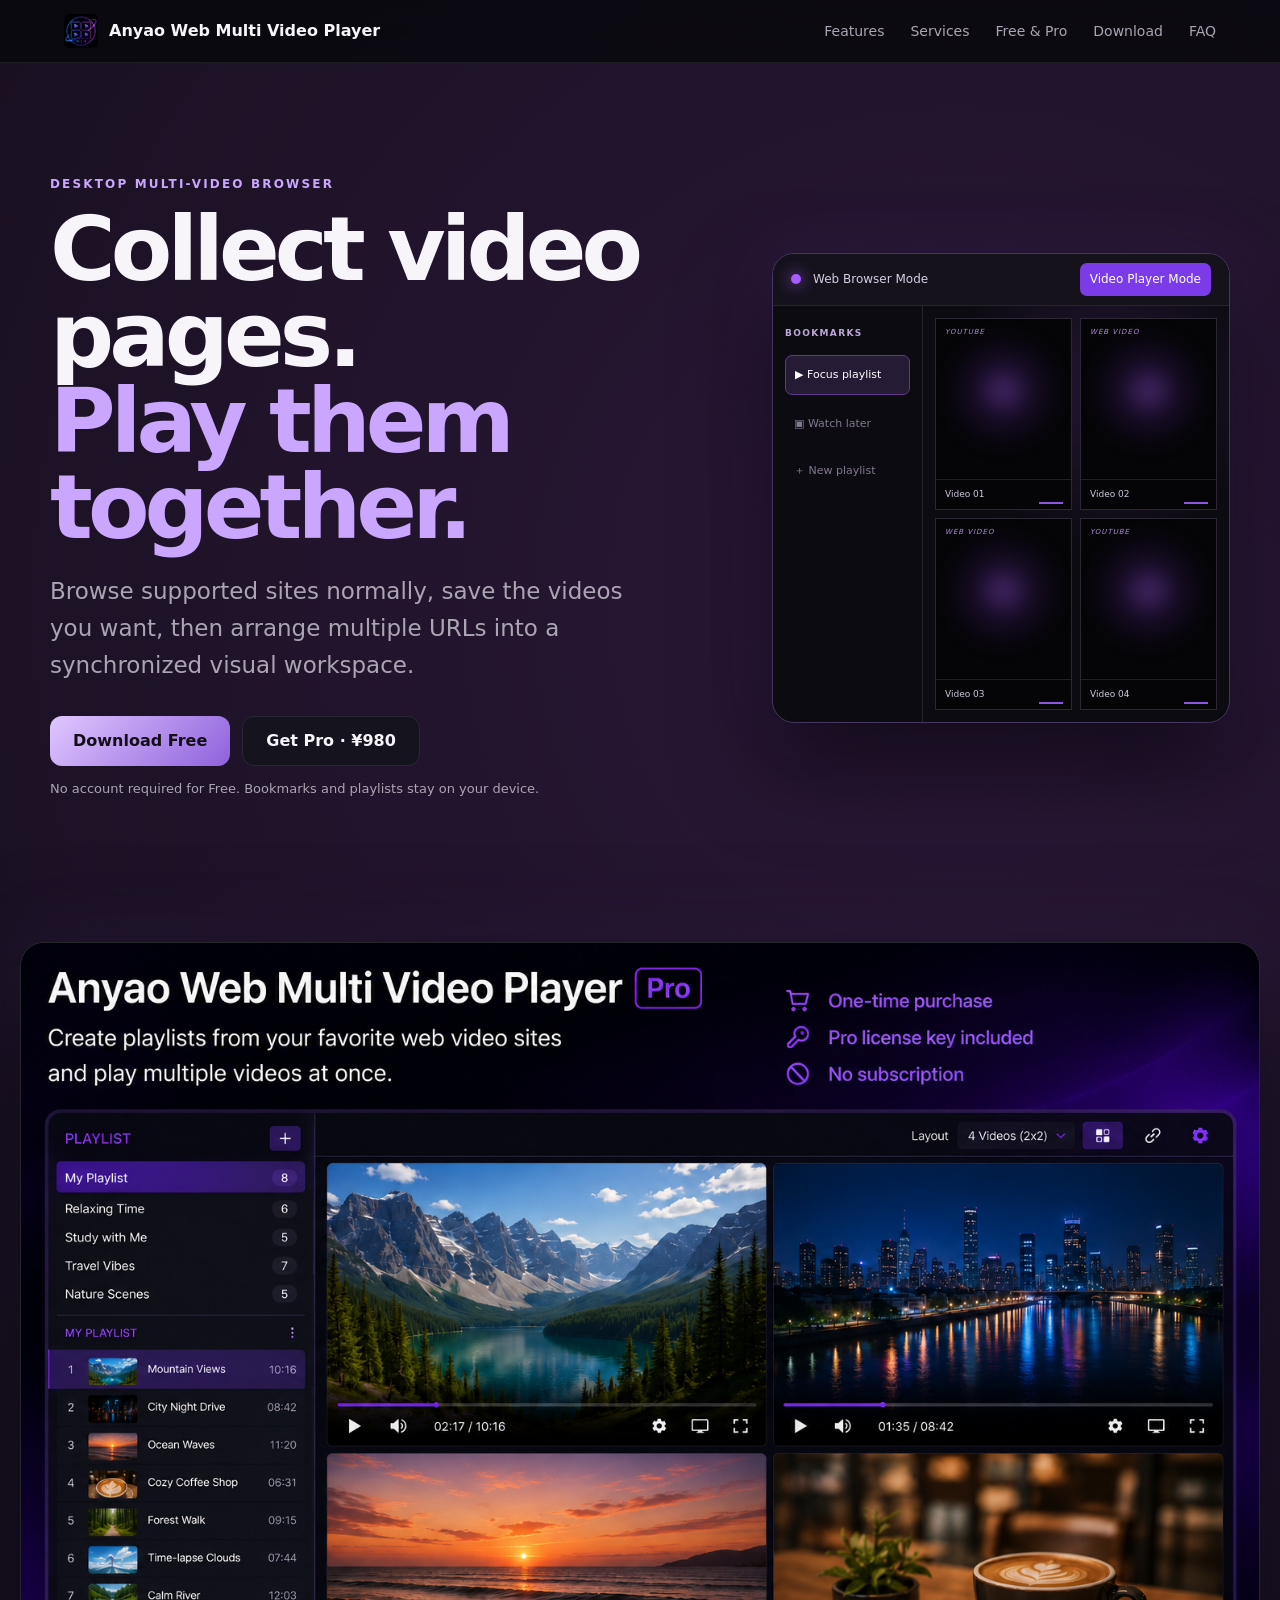
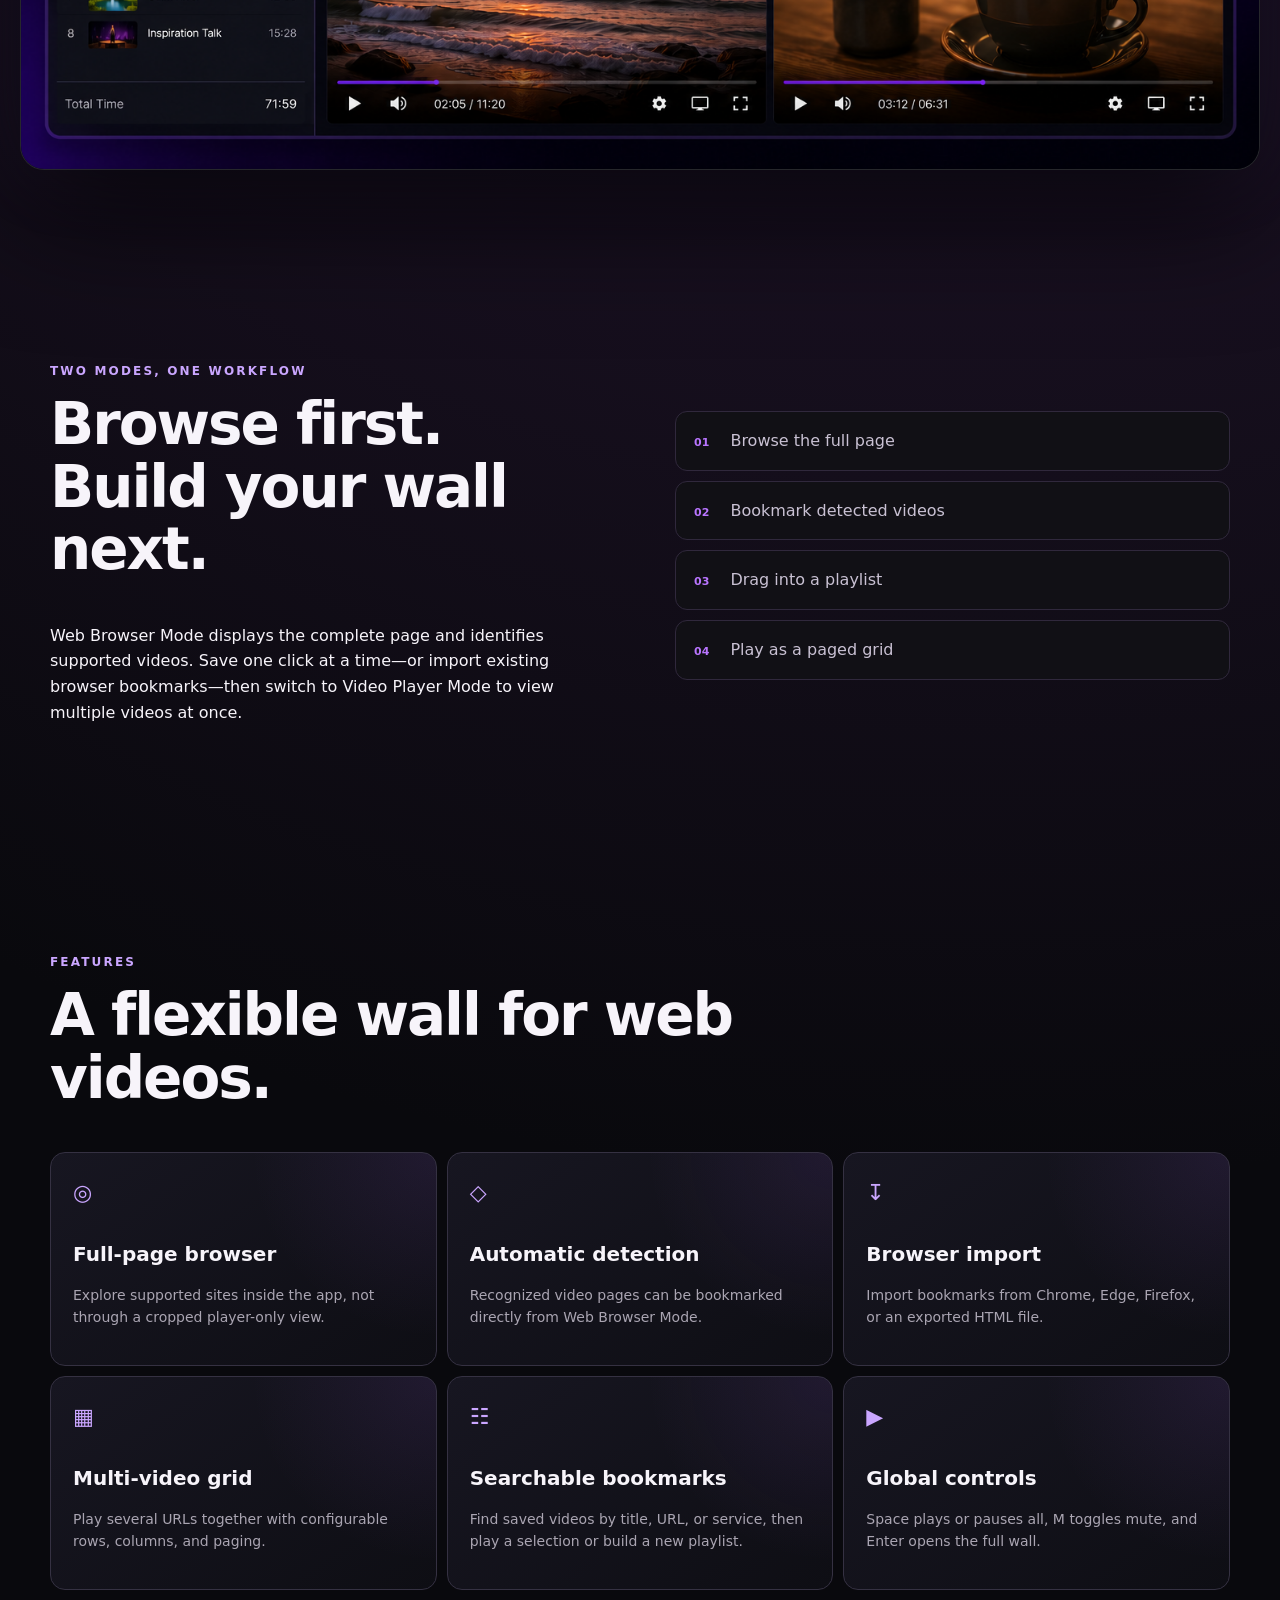
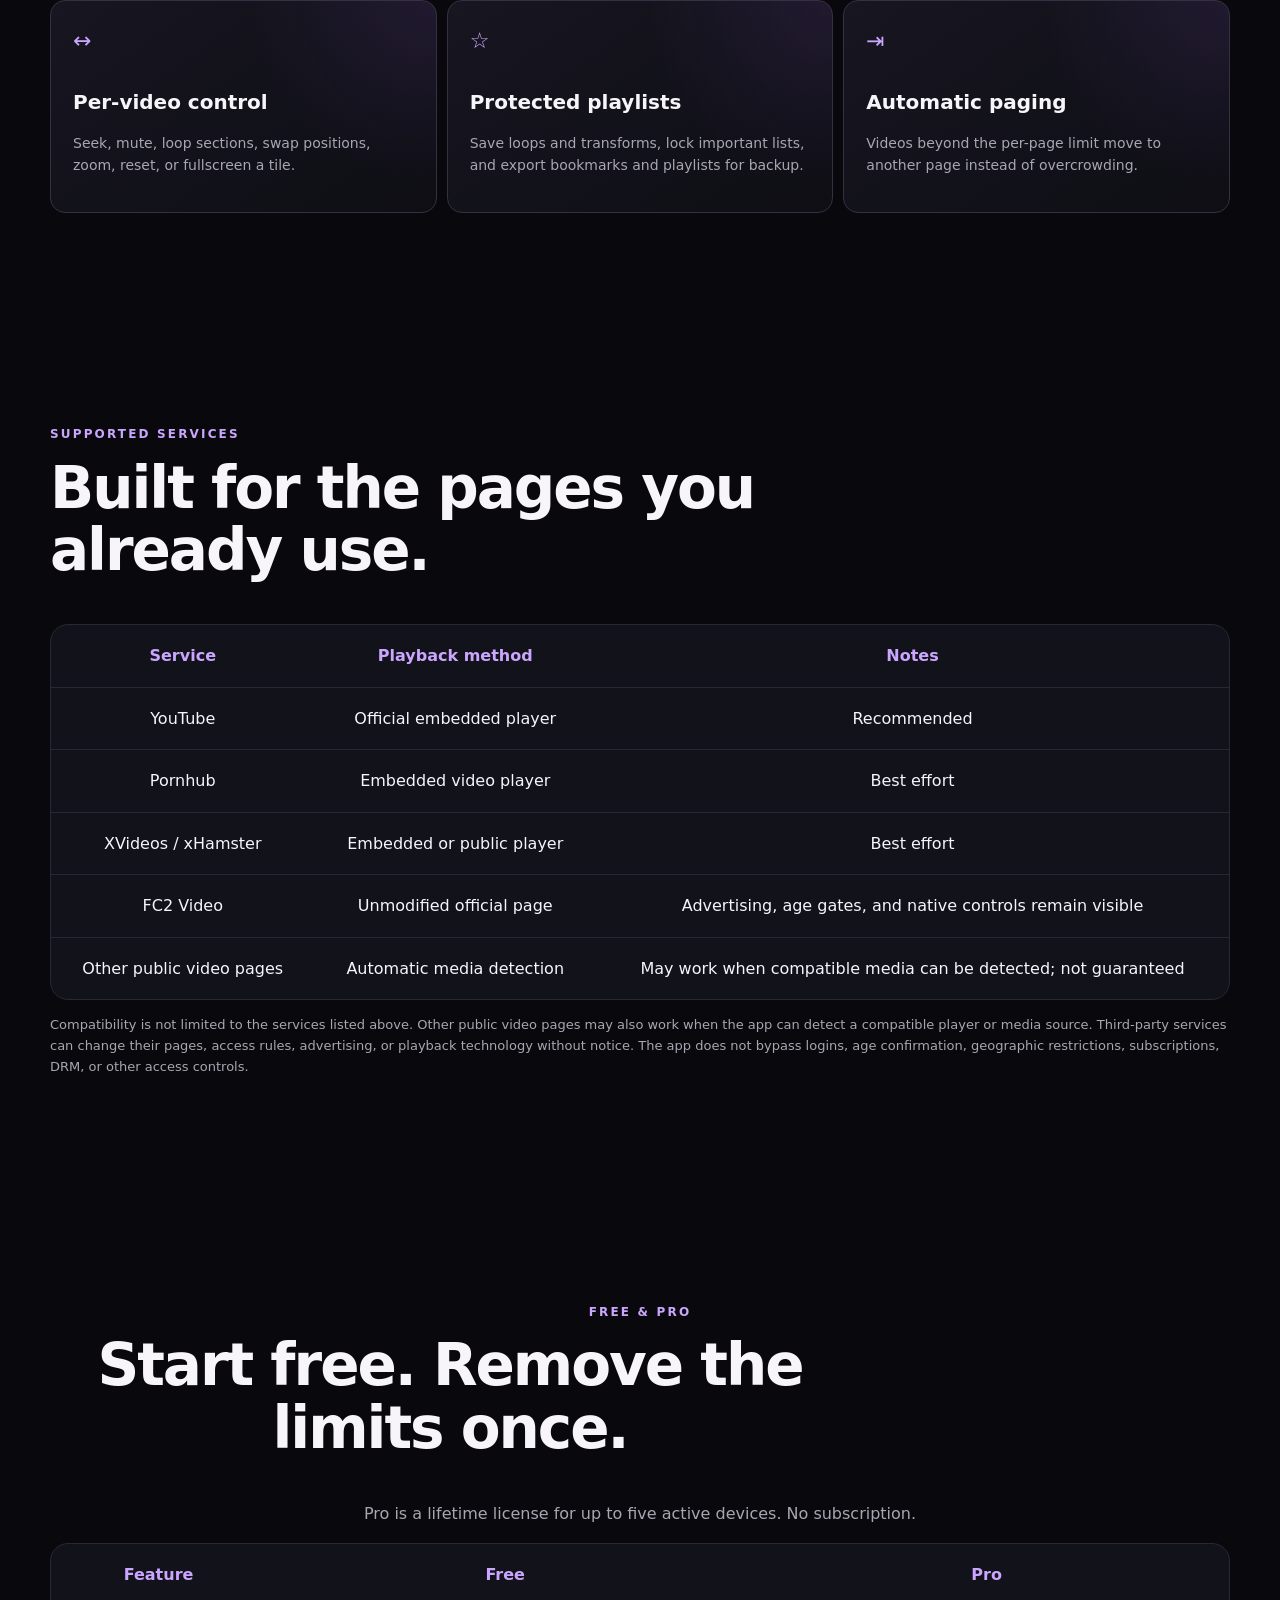
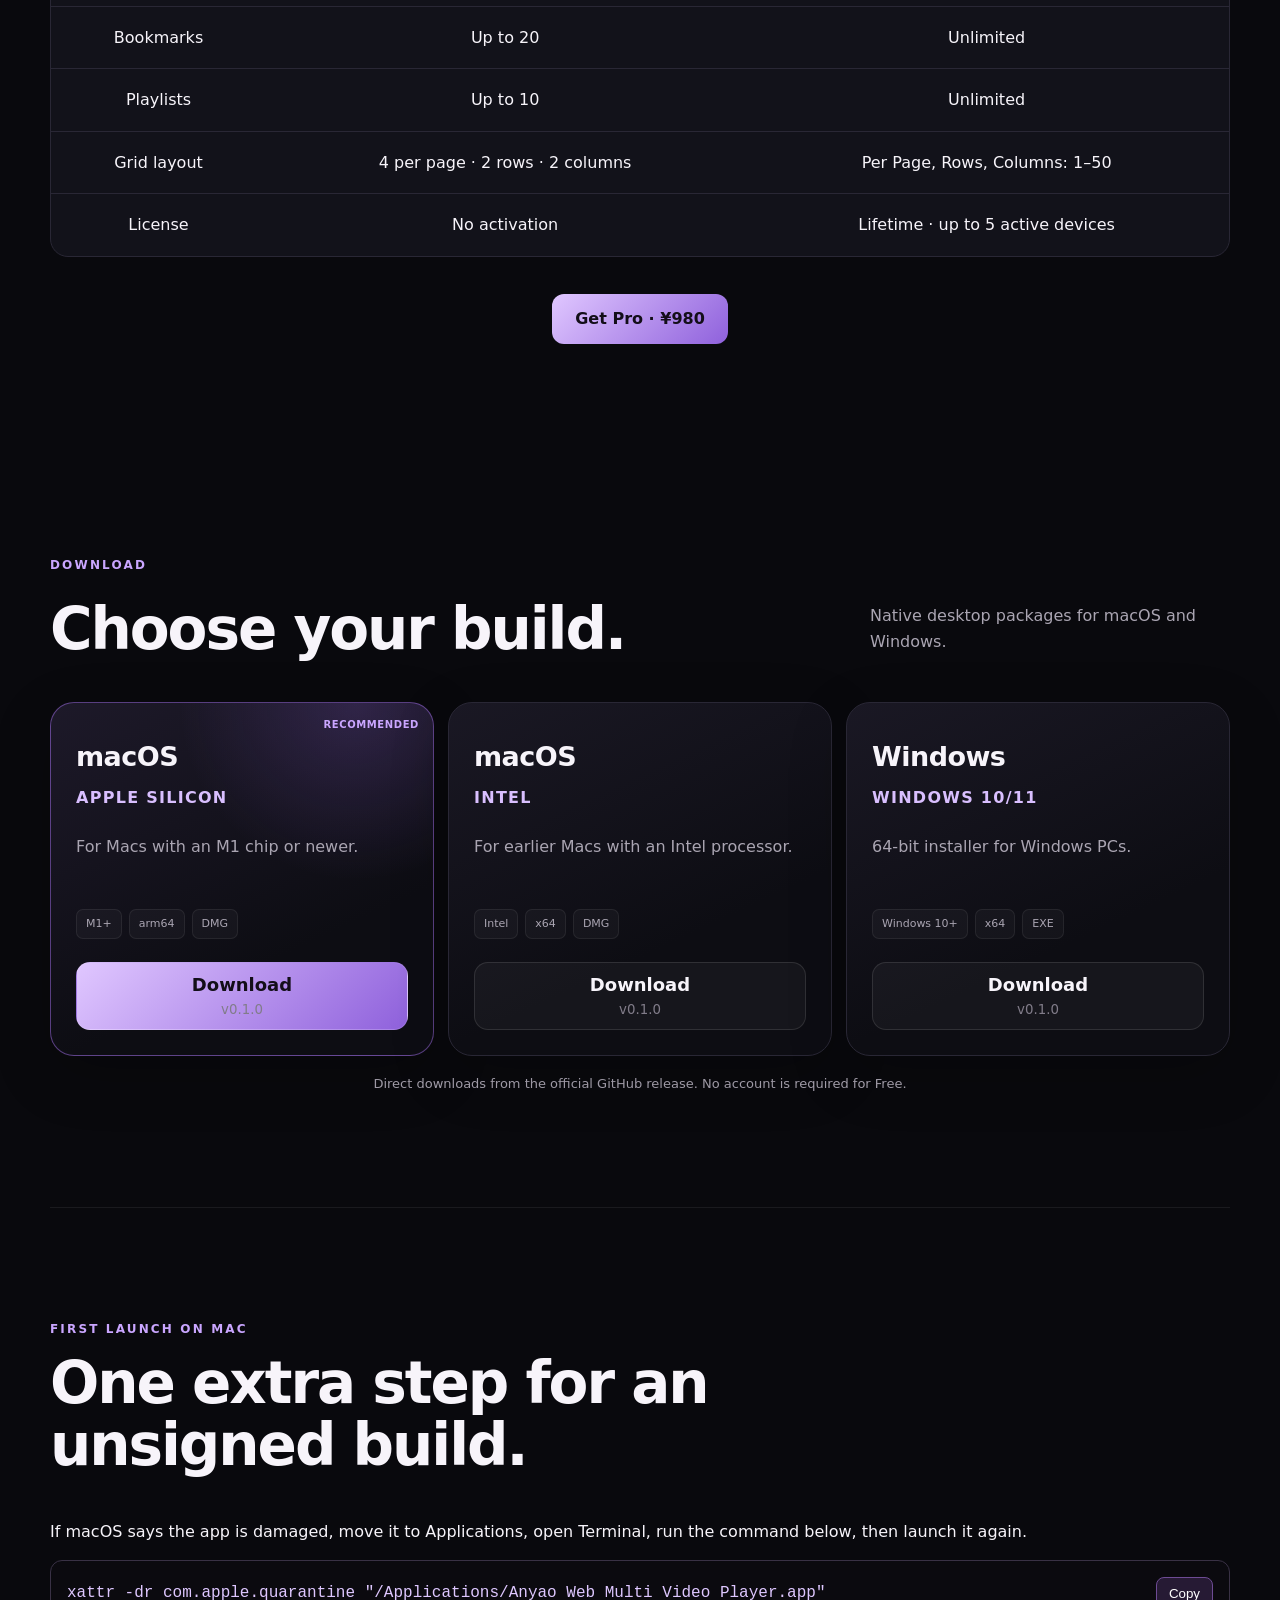
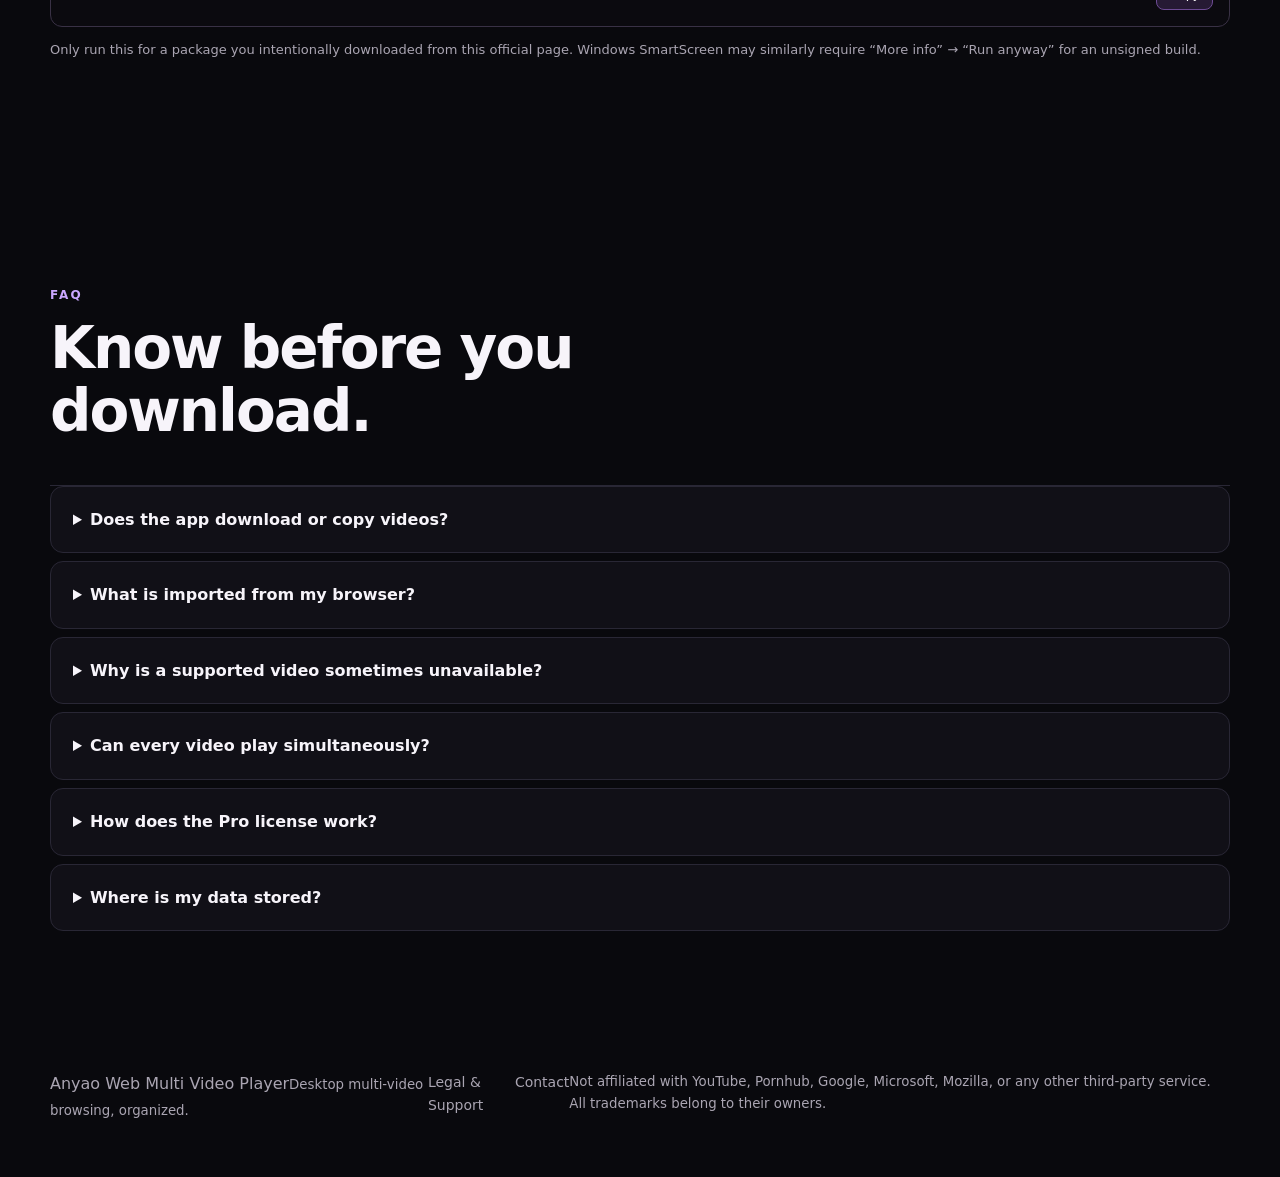
==== index.html @ bfd5fde3 "Update Free layout limits" ====
<!doctype html>
<html lang="en">
<head>
  <meta charset="utf-8">
  <meta name="viewport" content="width=device-width,initial-scale=1">
  <title>Multi-Video Browser for YouTube and More | Anyao Web Multi Video Player</title>
  <meta name="description" content="Collect supported video pages into playlists and play multiple web videos together in one desktop workspace.">
  <meta name="theme-color" content="#09080d">
  <link rel="canonical" href="https://anyao3.github.io/anyao-web-multi-video-player-site/">
  <meta property="og:title" content="Anyao Web Multi Video Player">
  <meta property="og:description" content="Browse, bookmark, arrange, and play multiple web videos in one desktop app.">
  <meta property="og:type" content="website">
  <meta property="og:url" content="https://anyao3.github.io/anyao-web-multi-video-player-site/">
  <meta property="og:image" content="https://anyao3.github.io/anyao-web-multi-video-player-site/assets/app-icon.png?v=2">
  <link rel="icon" href="assets/app-icon.png?v=2">
  <link rel="stylesheet" href="styles.css?v=1">
  <script type="application/ld+json">{"@context":"https://schema.org","@type":"SoftwareApplication","name":"Anyao Web Multi Video Player","applicationCategory":"MultimediaApplication","operatingSystem":"macOS, Windows","description":"A desktop browser and multi-video player for supported web video services.","offers":[{"@type":"Offer","price":"0","priceCurrency":"JPY","name":"Free"},{"@type":"Offer","price":"980","priceCurrency":"JPY","name":"Pro lifetime license"}]}</script>
</head>
<body>
  <header class="site-header"><a class="brand" href="#top"><img src="assets/app-icon.png?v=2" alt="" width="36" height="36"><span>Anyao <b>Web Multi Video Player</b></span></a><nav><a href="#features">Features</a><a href="#services">Services</a><a href="#pricing">Free &amp; Pro</a><a href="#download">Download</a><a href="#faq">FAQ</a></nav></header>
  <main id="top">
    <section class="hero section"><div class="hero-copy"><p class="eyebrow">DESKTOP MULTI-VIDEO BROWSER</p><h1>Collect video pages.<br><span>Play them together.</span></h1><p class="lead">Browse supported sites normally, save the videos you want, then arrange multiple URLs into a synchronized visual workspace.</p><div class="hero-actions"><a class="button primary" href="#download">Download Free</a><a class="button secondary" data-purchase target="_blank" rel="noopener">Get Pro · ¥980</a></div><p class="microcopy">No account required for Free. Bookmarks and playlists stay on your device.</p></div>
      <div class="web-app-mockup" aria-label="Stylized application preview"><div class="mock-top"><span class="mock-dot"></span><span>Web Browser Mode</span><span class="mock-switch">Video Player Mode</span></div><aside class="mock-sidebar"><b>BOOKMARKS</b><span class="selected">▶ Focus playlist</span><span>▣ Watch later</span><span>＋ New playlist</span></aside><div class="mock-wall"><div><em>YOUTUBE</em><span>Video 01</span><i></i></div><div><em>WEB VIDEO</em><span>Video 02</span><i></i></div><div><em>WEB VIDEO</em><span>Video 03</span><i></i></div><div><em>YOUTUBE</em><span>Video 04</span><i></i></div></div></div>
    </section>

    <section class="showcase" aria-label="Anyao Web Multi Video Player Pro overview">
      <figure class="app-overview"><img src="assets/app-overview.png?v=1" width="1536" height="1024" loading="eager" decoding="async" alt="Anyao Web Multi Video Player Pro showing playlists and four videos playing in a grid"></figure>
    </section>

    <section class="section mode-story"><div><p class="eyebrow">TWO MODES, ONE WORKFLOW</p><h2>Browse first. Build your wall next.</h2><p>Web Browser Mode displays the complete page and identifies supported videos. Save one click at a time—or import existing browser bookmarks—then switch to Video Player Mode to view multiple videos at once.</p></div><div class="mode-pills"><span><b>01</b> Browse the full page</span><span><b>02</b> Bookmark detected videos</span><span><b>03</b> Drag into a playlist</span><span><b>04</b> Play as a paged grid</span></div></section>

    <section class="section" id="features"><p class="eyebrow">FEATURES</p><h2>A flexible wall for web videos.</h2><div class="feature-grid">
      <article><span>◎</span><h3>Full-page browser</h3><p>Explore supported sites inside the app, not through a cropped player-only view.</p></article>
      <article><span>◇</span><h3>Automatic detection</h3><p>Recognized video pages can be bookmarked directly from Web Browser Mode.</p></article>
      <article><span>↧</span><h3>Browser import</h3><p>Import bookmarks from Chrome, Edge, Firefox, or an exported HTML file.</p></article>
      <article><span>▦</span><h3>Multi-video grid</h3><p>Play several URLs together with configurable rows, columns, and paging.</p></article>
      <article><span>☷</span><h3>Searchable bookmarks</h3><p>Find saved videos by title, URL, or service, then play a selection or build a new playlist.</p></article>
      <article><span>▶</span><h3>Global controls</h3><p>Space plays or pauses all, M toggles mute, and Enter opens the full wall.</p></article>
      <article><span>↔</span><h3>Per-video control</h3><p>Seek, mute, loop sections, swap positions, zoom, reset, or fullscreen a tile.</p></article>
      <article><span>☆</span><h3>Protected playlists</h3><p>Save loops and transforms, lock important lists, and export bookmarks and playlists for backup.</p></article>
      <article><span>⇥</span><h3>Automatic paging</h3><p>Videos beyond the per-page limit move to another page instead of overcrowding.</p></article>
    </div></section>

    <section class="section" id="services"><p class="eyebrow">SUPPORTED SERVICES</p><h2>Built for the pages you already use.</h2><div class="table-wrap"><table><thead><tr><th>Service</th><th>Playback method</th><th>Notes</th></tr></thead><tbody><tr><td>YouTube</td><td>Official embedded player</td><td>Recommended</td></tr><tr><td>Pornhub</td><td>Embedded video player</td><td>Best effort</td></tr><tr><td>XVideos / xHamster</td><td>Embedded or public player</td><td>Best effort</td></tr><tr><td>FC2 Video</td><td>Unmodified official page</td><td>Advertising, age gates, and native controls remain visible</td></tr><tr><td>Other public video pages</td><td>Automatic media detection</td><td>May work when compatible media can be detected; not guaranteed</td></tr></tbody></table></div><p class="section-note">Compatibility is not limited to the services listed above. Other public video pages may also work when the app can detect a compatible player or media source. Third-party services can change their pages, access rules, advertising, or playback technology without notice. The app does not bypass logins, age confirmation, geographic restrictions, subscriptions, DRM, or other access controls.</p></section>

    <section class="section pricing" id="pricing"><div><p class="eyebrow">FREE &amp; PRO</p><h2>Start free. Remove the limits once.</h2><p>Pro is a lifetime license for up to five active devices. No subscription.</p></div><div class="table-wrap"><table><thead><tr><th>Feature</th><th>Free</th><th>Pro</th></tr></thead><tbody><tr><td>Bookmarks</td><td>Up to 20</td><td>Unlimited</td></tr><tr><td>Playlists</td><td>Up to 10</td><td>Unlimited</td></tr><tr><td>Grid layout</td><td>4 per page · 2 rows · 2 columns</td><td>Per Page, Rows, Columns: 1–50</td></tr><tr><td>License</td><td>No activation</td><td>Lifetime · up to 5 active devices</td></tr></tbody></table></div><a class="button primary" data-purchase target="_blank" rel="noopener">Get Pro · ¥980</a></section>

    <section class="section" id="download"><p class="eyebrow">DOWNLOAD</p><div class="section-heading"><h2>Choose your build.</h2><p>Native desktop packages for macOS and Windows.</p></div><div class="download-grid">
      <article class="download-card featured"><small class="card-badge">RECOMMENDED</small><h3>macOS</h3><h4>Apple silicon</h4><p>For Macs with an M1 chip or newer.</p><div class="tags"><span>M1+</span><span>arm64</span><span>DMG</span></div><a class="download-button" data-download="mac-arm64"><span class="button-label">Download</span><small><span data-version></span></small></a></article>
      <article class="download-card"><h3>macOS</h3><h4>Intel</h4><p>For earlier Macs with an Intel processor.</p><div class="tags"><span>Intel</span><span>x64</span><span>DMG</span></div><a class="download-button" data-download="mac-intel"><span class="button-label">Download</span><small><span data-version></span></small></a></article>
      <article class="download-card"><h3>Windows</h3><h4>Windows 10/11</h4><p>64-bit installer for Windows PCs.</p><div class="tags"><span>Windows 10+</span><span>x64</span><span>EXE</span></div><a class="download-button" data-download="windows"><span class="button-label">Download</span><small><span data-version></span></small></a></article>
    </div><p class="section-note availability">Direct downloads from the official GitHub release. No account is required for Free.</p></section>

    <section class="section first-launch"><div><p class="eyebrow">FIRST LAUNCH ON MAC</p><h2>One extra step for an unsigned build.</h2><p>If macOS says the app is damaged, move it to Applications, open Terminal, run the command below, then launch it again.</p></div><div class="command-box"><code>xattr -dr com.apple.quarantine "/Applications/Anyao Web Multi Video Player.app"</code><button type="button" data-copy='xattr -dr com.apple.quarantine "/Applications/Anyao Web Multi Video Player.app"'>Copy</button></div><p class="section-note">Only run this for a package you intentionally downloaded from this official page. Windows SmartScreen may similarly require “More info” → “Run anyway” for an unsigned build.</p></section>

    <section class="section" id="faq"><p class="eyebrow">FAQ</p><h2>Know before you download.</h2><div class="faq-list">
      <details><summary>Does the app download or copy videos?</summary><p>No. It organizes page URLs and plays media supplied by supported third-party services. You remain responsible for complying with each service’s terms and applicable law.</p></details>
      <details><summary>What is imported from my browser?</summary><p>The import reads bookmark titles and URLs. It does not import passwords, browsing history, or authentication cookies.</p></details>
      <details><summary>Why is a supported video sometimes unavailable?</summary><p>A video may require login, be region-restricted, be removed, block embedding, or change its player implementation. Compatibility with services other than those marked Recommended is provided on a best-effort basis.</p></details>
      <details><summary>Can every video play simultaneously?</summary><p>Not guaranteed. Service restrictions, network speed, video resolution, and your computer’s CPU/GPU and memory determine the practical limit.</p></details>
      <details><summary>How does the Pro license work?</summary><p>It is a one-time lifetime license for up to five active devices. Deactivate an old device before moving the license when possible. License validation uses Polar and includes a limited offline grace period.</p></details>
      <details><summary>Where is my data stored?</summary><p>Bookmarks, playlists, settings, and local license state are stored on your device. Opening pages and playing media necessarily sends requests to the selected website and its media providers.</p></details>
    </div></section>
  </main>
  <footer><div><span>Anyao Web Multi Video Player</span><small>Desktop multi-video browsing, organized.</small></div><nav><a href="legal.html">Legal &amp; Support</a><a href="mailto:anyao.support@gmail.com">Contact</a></nav><small>Not affiliated with YouTube, Pornhub, Google, Microsoft, Mozilla, or any other third-party service. All trademarks belong to their owners.</small></footer>
  <script src="site-config.js?v=1"></script>
</body>
</html>
---- styles.css ----
:root { color-scheme: dark; --bg:#09090d; --panel:#12121a; --line:#292735; --text:#f7f4fa; --muted:#aaa5b2; --violet:#caa6ff; --violet2:#8f61dc; }
* { box-sizing:border-box; }
html { scroll-behavior:smooth; }
body { margin:0; background:radial-gradient(circle at 75% 8%,#2b1838 0,transparent 31%),var(--bg); color:var(--text); font:16px/1.6 Inter,ui-sans-serif,system-ui,-apple-system,sans-serif; }
a { color:inherit; text-decoration:none; }
.nav { position:sticky; top:0; z-index:5; display:flex; align-items:center; justify-content:space-between; padding:14px clamp(20px,5vw,72px); border-bottom:1px solid #ffffff12; background:#09090dd9; backdrop-filter:blur(18px); }
.brand { display:flex; align-items:center; gap:11px; font-weight:750; }
.brand img { width:34px; height:34px; }
nav { display:flex; gap:26px; color:var(--muted); font-size:14px; }
.hero,.section,footer { width:min(1180px,calc(100% - 40px)); margin:auto; }
.hero { min-height:720px; display:grid; grid-template-columns:1.15fr .85fr; align-items:center; gap:8vw; padding:90px 0; }
.eyebrow { color:var(--violet); font-size:12px; font-weight:800; letter-spacing:.18em; }
h1 { margin:12px 0 22px; font-size:clamp(52px,7vw,92px); line-height:.96; letter-spacing:-.055em; }
h1 span { color:var(--violet); }
.lead { max-width:640px; color:var(--muted); font-size:clamp(18px,2vw,23px); }
.actions { display:flex; gap:12px; flex-wrap:wrap; margin:32px 0 13px; }
.button.is-disabled,.download-cta.is-disabled { border-color:#ffffff12; background:#17151b; color:#76717c; box-shadow:none; cursor:not-allowed; pointer-events:none; }
.button.is-disabled:hover,.download-cta.is-disabled:hover { border-color:#ffffff12; background:#17151b; transform:none; }
.download-cta.is-disabled small { color:#625e68; }
.download-cta.is-disabled svg { stroke:#625e68; }
.featured .download-cta.is-disabled { border-color:#ffffff12; background:#201b24; color:#8d8495; }
.featured .download-cta.is-disabled small,.featured .download-cta.is-disabled svg { color:#6d6574; stroke:#6d6574; }
.availability-notice { display:flex; width:fit-content; max-width:600px; flex-direction:column; gap:3px; margin:17px 0; padding:11px 14px; border:1px solid #9b70c84a; border-radius:10px; background:#24182f8c; color:#aaa1b0; font-size:13px; line-height:1.45; }
.availability-notice strong { color:#d8b9ff; }
.button { display:inline-flex; min-height:50px; align-items:center; justify-content:center; padding:0 23px; border:1px solid var(--line); border-radius:12px; font-weight:750; transition:.2s; }
.button:hover { transform:translateY(-2px); border-color:var(--violet); }
.primary { color:#130e18; border:0; background:linear-gradient(135deg,#e0c7ff,var(--violet2)); }
.secondary { background:#15131d; }
.note { color:#817c89; font-size:13px; }
.visual { display:grid; place-items:center; aspect-ratio:1; border:1px solid #ffffff14; border-radius:30%; background:radial-gradient(circle,#9c6ad633,transparent 68%); box-shadow:0 40px 100px #0009; }
.visual img { width:82%; filter:drop-shadow(0 28px 30px #000b); }
.showcase { width:min(1400px,calc(100% - 40px)); margin:0 auto; padding:30px 0 80px; text-align:center; }
.showcase-copy { width:min(820px,100%); margin:0 auto 38px; }
.showcase-copy h2 { margin-right:auto; margin-left:auto; }
.showcase-copy p:last-child { max-width:720px; margin:0 auto; color:var(--muted); font-size:18px; }
.app-overview { margin:0; overflow:hidden; border:1px solid #ffffff1f; border-radius:24px; background:#08090e; box-shadow:0 45px 120px #000b,0 0 80px #8f61dc1f; }
.app-overview img { display:block; width:100%; height:auto; }
.section { padding:100px 0; }
h2 { max-width:800px; margin:7px 0 42px; font-size:clamp(34px,5vw,58px); line-height:1.08; letter-spacing:-.035em; }
.feature-section { padding-top:76px; padding-bottom:76px; }
.feature-section h2 { margin-bottom:28px; }
.cards { display:grid; grid-template-columns:repeat(4,1fr); gap:10px; }
.cards article,.cards .feature-highlight,.cards .paging-feature { position:relative; display:block; min-height:158px; overflow:hidden; padding:19px 20px; border:1px solid #353142; border-radius:15px; background:radial-gradient(circle at 100% 0,#9b5de51c,transparent 42%),linear-gradient(145deg,#171621,#0e0e14); }
.feature-tag { display:inline-flex; min-height:22px; align-items:center; margin-bottom:13px; padding:4px 8px; border:1px solid #bd83ef55; border-radius:999px; background:#8f61dc1d; color:#dcbcff; font:800 9px/1 ui-monospace,SFMono-Regular,Consolas,monospace; letter-spacing:.08em; }
.cards h3 { margin-bottom:5px; font-size:18px; }
.cards p { margin:0; font-size:14px; line-height:1.48; }
.pager-demo { display:flex; width:fit-content; align-items:center; gap:5px; margin-top:12px; padding:5px; border:1px solid #ffffff20; border-radius:8px; background:#0b0c10df; white-space:nowrap; }
.pager-demo span { display:grid; width:27px; height:25px; place-items:center; border:1px solid #45414e; border-radius:5px; background:#1a1821; color:#f7f4fa; font-size:13px; }
.pager-demo strong { padding:0 4px; color:#c8c2cd; font:700 10px ui-monospace,monospace; }
h3 { margin:0 0 9px; font-size:20px; }
.cards p,.download-card p { color:var(--muted); }
.formats { scroll-margin-top:70px; }
.formats-heading { display:flex; align-items:end; justify-content:space-between; gap:40px; }
.formats-heading > p { max-width:440px; margin:0 0 43px; color:var(--muted); }
.format-table-wrap { overflow-x:auto; border:1px solid var(--line); border-radius:20px; background:linear-gradient(145deg,#171621,#0e0e14); }
.format-table th,.format-table td { text-align:center; vertical-align:middle; }
.format-table th:first-child { width:24%; }
.format-table th:last-child { width:22%; }
.compatibility { display:inline-flex; padding:5px 10px; border:1px solid; border-radius:999px; font-size:11px; font-weight:800; white-space:nowrap; }
.compatibility.best { border-color:#9a69df66; background:#8f61dc1f; color:var(--violet); }
.compatibility.good { border-color:#5f89cb66; background:#477bd51c; color:#9fc5ff; }
.compatibility.varies { border-color:#8b849566; background:#ffffff08; color:#aaa5b2; }
.format-note { margin:16px 4px 0; color:var(--muted); font-size:13px; }
.format-note strong { color:var(--text); }
.plans { text-align:center; }
.plans h2 { margin-left:auto; margin-right:auto; }
.table-wrap { overflow-x:auto; margin-bottom:15px; border:1px solid var(--line); border-radius:18px; background:var(--panel); text-align:left; }
table { width:100%; border-collapse:collapse; }
th,td { padding:18px 22px; border-bottom:1px solid var(--line); }
th { color:var(--violet); }
tr:last-child td { border:0; }
.plans .button { margin-top:22px; }
.legal-note { margin:14px 0 0; color:var(--muted); font-size:13px; }
.legal-note a,.legal a,.footer-links a:hover { color:var(--violet); }
.downloads { scroll-margin-top:70px; }
.download-heading { display:flex; align-items:end; justify-content:space-between; gap:30px; }
.download-heading > p { max-width:330px; margin:0 0 48px; color:var(--muted); text-align:right; }
.download-grid { display:grid; grid-template-columns:repeat(3,1fr); gap:14px; }
.download-card { position:relative; display:flex; min-height:310px; overflow:hidden; align-items:stretch; flex-direction:column; gap:23px; padding:28px 25px 25px; border:1px solid var(--line); border-radius:24px; background:linear-gradient(155deg,#1a1824 0,#0d0d13 65%); box-shadow:0 18px 60px #0003; transition:transform .2s,border-color .2s; }
.download-card:hover { transform:translateY(-4px); border-color:#ffffff30; }
.download-card.featured { border-color:#9a69df88; background:radial-gradient(circle at 80% 0,#8f61dc36,transparent 38%),linear-gradient(155deg,#1d1929,#0d0d13 68%); }
.download-card.windows-card { background:radial-gradient(circle at 90% 0,#477bd526,transparent 35%),linear-gradient(155deg,#171a25,#0d0d13 68%); }
.recommended { position:absolute; z-index:2; top:12px; right:12px; padding:5px 10px; border:1px solid #caa6ff55; border-radius:999px; background:#120d19cc; color:var(--violet); font-size:10px; font-weight:800; letter-spacing:.06em; text-transform:uppercase; backdrop-filter:blur(8px); }
.download-card .platform { display:block; margin-bottom:3px; color:#d9bfff; font-size:15px; font-weight:850; letter-spacing:.08em; text-transform:uppercase; }
.download-card h3 { margin:4px 0 6px; font-size:27px; letter-spacing:-.02em; }
.download-card p { min-height:52px; margin:0; color:var(--muted); }
.download-meta { display:flex; flex-wrap:wrap; gap:7px; }
.download-meta span { padding:5px 9px; border:1px solid #ffffff12; border-radius:7px; background:#ffffff08; color:#aaa5b2; font-size:11px; font-weight:700; }
.download-cta { position:relative; display:flex; min-height:68px; align-items:center; justify-content:center; flex-direction:column; margin-top:auto; padding:11px 50px; border:1px solid #ffffff1c; border-radius:14px; background:#ffffff0a; text-align:center; transition:.2s; }
.download-cta:hover { border-color:var(--violet); background:#ffffff10; }
.download-cta > span { font-size:18px; font-weight:800; line-height:1.2; }
.download-cta small { margin-top:3px; color:#817c89; font-size:12px; }
.download-cta svg { position:absolute; top:50%; right:17px; width:23px; height:23px; fill:none; stroke:var(--violet); stroke-linecap:round; stroke-linejoin:round; stroke-width:1.8; transform:translateY(-50%); }
.featured .download-cta { color:#130e18; border-color:transparent; background:linear-gradient(135deg,#e0c7ff,var(--violet2)); }
.featured .download-cta small { color:#362647; }
.featured .download-cta svg { stroke:#362647; }
.mac-download-dialog { width:min(610px,calc(100% - 32px)); padding:34px; border:1px solid #9a69df77; border-radius:22px; background:linear-gradient(145deg,#1c1826,#0d0d13); color:var(--text); box-shadow:0 30px 100px #000c; }
.mac-download-dialog::backdrop { background:#050509c9; backdrop-filter:blur(7px); }
.mac-download-dialog h2 { margin:7px 35px 18px 0; font-size:clamp(30px,5vw,43px); }
.mac-download-dialog > p:not(.eyebrow) { color:var(--muted); line-height:1.65; }
.mac-download-dialog .dialog-note { font-size:12px; }
.dialog-close { position:absolute; top:16px; right:17px; width:34px; height:34px; padding:0; border:1px solid var(--line); border-radius:50%; background:#ffffff08; color:var(--muted); font-size:23px; cursor:pointer; }
.dialog-actions { display:flex; gap:10px; margin:24px 0 18px; }
.dialog-actions button,.dialog-actions a { display:inline-flex; min-height:48px; align-items:center; justify-content:center; padding:10px 17px; border:1px solid #ffffff20; border-radius:11px; font:inherit; font-weight:800; cursor:pointer; }
.copy-command { background:#ffffff08; color:var(--text); }
.dialog-download { background:linear-gradient(135deg,#e0c7ff,var(--violet2)); color:#170e1c; }
.dialog-help { color:var(--violet); font-size:13px; font-weight:700; }
.setup-section { scroll-margin-top:70px; }
.setup-grid { display:grid; grid-template-columns:repeat(2,minmax(0,1fr)); gap:18px; }
.setup-copy { padding:30px; border:1px solid var(--line); border-radius:18px; background:linear-gradient(145deg,#171621,#0e0e14); }
.setup-copy h3 { font-size:24px; }
.setup-copy h3 + p { color:var(--muted); font-size:18px; }
.setup-copy ol { margin:25px 0; padding-left:22px; }
.setup-copy li { margin:10px 0; }
.command-block { position:relative; margin:20px 0; }
.command-block .command { margin:0; padding-right:58px; }
.command { overflow-x:auto; margin:20px 0; padding:16px 18px; border:1px solid var(--line); border-radius:12px; background:#08090e; color:#e4d2ff; font-size:13px; line-height:1.5; text-align:left; }
.command-copy-button { position:absolute; top:9px; right:9px; display:grid; width:38px; height:38px; place-items:center; padding:0; border:1px solid #ffffff24; border-radius:9px; background:#18151f; color:#d8b9ff; font-size:21px; line-height:1; cursor:pointer; transition:border-color .2s,background .2s,color .2s,transform .2s; }
.command-copy-button:hover { border-color:var(--violet); background:#241b30; color:#fff; }
.command-copy-button:focus-visible { outline:2px solid var(--violet); outline-offset:2px; }
.command-copy-button:active { transform:scale(.94); }
.command-copy-button.is-copied { border-color:#72d5aa; background:#123126; color:#8ee8be; }
.text-link { color:var(--violet); font-weight:700; }
.faq { scroll-margin-top:70px; }
.faq-list { border-top:1px solid var(--line); }
.faq details { border-bottom:1px solid var(--line); }
.faq summary { padding:22px 4px; cursor:pointer; font-size:18px; font-weight:700; }
.faq details p { max-width:850px; margin:0 0 24px; color:var(--muted); }
.faq details a { color:var(--violet); }
footer { display:flex; justify-content:space-between; padding:40px 0 55px; color:var(--muted); }
.footer-links { display:flex; flex-wrap:wrap; justify-content:flex-end; gap:10px 22px; }
.legal { width:min(900px,calc(100% - 40px)); margin:0 auto; padding:80px 0 120px; }
.legal-intro { margin-bottom:55px; }
.legal-intro h1 { font-size:clamp(44px,7vw,76px); }
.legal-intro p,.legal-section p,.legal-section li { color:var(--muted); }
.legal-toc { display:flex; flex-wrap:wrap; gap:10px; margin:30px 0 0; }
.legal-toc a { padding:7px 13px; border:1px solid var(--line); border-radius:999px; color:var(--muted); font-size:13px; }
.legal-section { padding:42px 0; border-top:1px solid var(--line); scroll-margin-top:85px; }
.legal-section h2 { margin-bottom:24px; font-size:clamp(28px,4vw,42px); }
.legal-section h3 { margin-top:28px; }
.legal-section ul { padding-left:22px; }
@media (max-width:1050px) { .cards { grid-template-columns:repeat(3,1fr); } }
@media (max-width:800px) { nav { display:none; } .hero { min-height:auto; grid-template-columns:1fr; padding-top:70px; } .visual { width:min(480px,100%); margin:auto; } .showcase { padding-top:10px; } .showcase-copy p:last-child { font-size:16px; } .app-overview { border-radius:14px; } .cards { grid-template-columns:repeat(2,1fr); } .download-grid,.setup-grid { grid-template-columns:1fr; } .formats-heading,.download-heading { align-items:flex-start; flex-direction:column; gap:0; } .formats-heading > p,.download-heading > p { margin:-25px 0 35px; text-align:left; } .download-card { min-height:280px; } .mac-download-dialog { padding:26px 20px; } .dialog-actions { flex-direction:column; } .setup-copy { padding:24px; } footer { align-items:flex-start; flex-direction:column; gap:18px; } .footer-links { justify-content:flex-start; } .legal { padding-top:55px; } }
@media (max-width:580px) { .cards { grid-template-columns:1fr; } .cards article,.cards .feature-highlight,.cards .paging-feature { min-height:0; } }

/* Web edition */
.site-header{position:sticky;top:0;z-index:20;display:flex;align-items:center;justify-content:space-between;padding:14px clamp(20px,5vw,72px);border-bottom:1px solid #ffffff12;background:#09090dd9;backdrop-filter:blur(18px)}
.hero-copy{min-width:0}.hero-actions{display:flex;gap:12px;flex-wrap:wrap;margin:32px 0 13px}.microcopy,.section-note,.section-heading p{color:var(--muted);font-size:13px}.section-heading{display:flex;align-items:end;justify-content:space-between;gap:30px}.section-heading p{max-width:360px;margin-bottom:48px;font-size:16px}
.web-app-mockup{min-height:470px;border:1px solid #44365f;border-radius:22px;overflow:hidden;background:#0c0b11;box-shadow:0 40px 90px #0009,0 0 70px #8f53ff1c;display:grid;grid-template:52px 1fr/150px 1fr}.mock-top{grid-column:1/-1;display:flex;align-items:center;gap:12px;padding:0 18px;border-bottom:1px solid #282330;background:#15121c;color:#d6cde2;font-size:12px}.mock-dot{width:10px;height:10px;border-radius:50%;background:#a85cff;box-shadow:0 0 15px #a85cff}.mock-switch{margin-left:auto;padding:7px 10px;border-radius:7px;background:#7c3be8;color:#fff}.mock-sidebar{padding:20px 12px;border-right:1px solid #282330;display:flex;flex-direction:column;gap:10px;color:#82798f;font-size:11px}.mock-sidebar b{font-size:9px;letter-spacing:.15em;color:#bda8d8;margin-bottom:5px}.mock-sidebar span{padding:10px 9px;border-radius:7px}.mock-sidebar .selected{color:#fff;background:#261b34;border:1px solid #5f3987}.mock-wall{padding:12px;display:grid;grid-template-columns:1fr 1fr;gap:8px;background:radial-gradient(circle at 60% 20%,#241435 0,transparent 42%)}.mock-wall>div{min-width:0;border:1px solid #2b2733;background:#050507;display:flex;flex-direction:column;justify-content:flex-end;position:relative;overflow:hidden}.mock-wall>div:before{content:"";position:absolute;width:90%;height:70%;border-radius:50%;background:radial-gradient(circle,#a85cff66 0,#54218e33 34%,transparent 70%);filter:blur(8px);left:5%;top:3%}.mock-wall em{position:absolute;top:8px;left:9px;color:#ae8cdb;font-size:7px;letter-spacing:.14em}.mock-wall span{padding:7px 9px;color:#cfc8da;font-size:9px;border-top:1px solid #201d25}.mock-wall i{position:absolute;bottom:5px;right:8px;width:24px;height:2px;background:#8d55e3}
.mode-story{display:grid;grid-template-columns:1fr 1fr;gap:70px;align-items:center}.mode-pills{display:grid;gap:10px}.mode-pills span{padding:16px 18px;border:1px solid #30283c;border-radius:12px;background:#111015;color:#c9c1d3}.mode-pills b{color:#b975ff;margin-right:16px;font-size:11px}.feature-grid{display:grid;grid-template-columns:repeat(3,1fr);gap:10px}.feature-grid article{min-height:180px;padding:22px;border:1px solid #353142;border-radius:15px;background:radial-gradient(circle at 100% 0,#9b5de51c,transparent 42%),linear-gradient(145deg,#171621,#0e0e14)}.feature-grid article>span{color:var(--violet);font-size:22px}.feature-grid h3{margin-top:28px}.feature-grid p{color:var(--muted);font-size:14px}.pricing{text-align:center}.pricing>div:first-child p:last-child{color:var(--muted)}.pricing .button{margin-top:22px}.table-wrap th,.table-wrap td{text-align:center}.availability{text-align:center;margin-top:18px}.download-card h4{margin:-22px 0 0;color:#d9bfff;text-transform:uppercase;letter-spacing:.08em}.download-card>small{position:absolute;top:14px;right:14px;color:var(--violet)}.tags{display:flex;gap:7px;flex-wrap:wrap}.tags span{padding:5px 9px;border:1px solid #ffffff12;border-radius:7px;background:#ffffff08;color:#aaa5b2;font-size:11px}.download-button{display:flex;min-height:68px;align-items:center;justify-content:center;flex-direction:column;margin-top:auto;border:1px solid #ffffff1c;border-radius:14px;background:#ffffff0a;text-align:center}.download-button .button-label{font-size:18px;font-weight:800}.download-button small{color:#817c89}.recommended .download-button{background:linear-gradient(135deg,#e0c7ff,var(--violet2));color:#130e18}.first-launch{border-top:1px solid #ffffff12}.command-box{display:flex;align-items:center;justify-content:space-between;gap:18px;padding:16px;border:1px solid #393145;border-radius:12px;background:#0b0a0f}.command-box code{overflow:auto;color:#dec7ff}.command-box button{padding:8px 12px;border:1px solid #6d4b94;border-radius:8px;background:#261a34;color:#fff;cursor:pointer}.faq-list{display:grid;gap:8px}.faq-list details{padding:20px 22px;border:1px solid var(--line);border-radius:13px;background:#111017}.faq-list summary{cursor:pointer;font-weight:750}.faq-list p{color:var(--muted)}.is-disabled{pointer-events:none;opacity:.48;cursor:not-allowed}.legal-page{padding-top:30px}.legal-content{width:min(900px,calc(100% - 48px));margin:0 auto 24px;padding:32px;border:1px solid #2c2637;border-radius:18px;background:#100e14}.legal-content h2{margin-top:0}.legal-content h3{margin-top:28px;color:#e9e1f2}.legal-content p{color:#aaa2b3;line-height:1.8}
@media(max-width:900px){.web-app-mockup{min-height:400px}.mode-story{grid-template-columns:1fr;gap:30px}.feature-grid{grid-template-columns:repeat(2,1fr)}}
@media(max-width:640px){.site-header nav{display:none}.web-app-mockup{grid-template:46px 1fr/1fr;min-height:390px}.mock-sidebar{display:none}.mock-wall{grid-column:1}.hero-actions{flex-direction:column}.mode-story{gap:20px}.feature-grid{grid-template-columns:1fr}.section-heading{display:block}.command-box{align-items:stretch;flex-direction:column}.legal-content{width:calc(100% - 32px);padding:22px}}
.download-card>.card-badge{position:absolute;top:14px;right:14px;color:var(--violet);font-size:10px;font-weight:800;letter-spacing:.06em}.download-card.featured .download-button{background:linear-gradient(135deg,#e0c7ff,var(--violet2));color:#130e18}
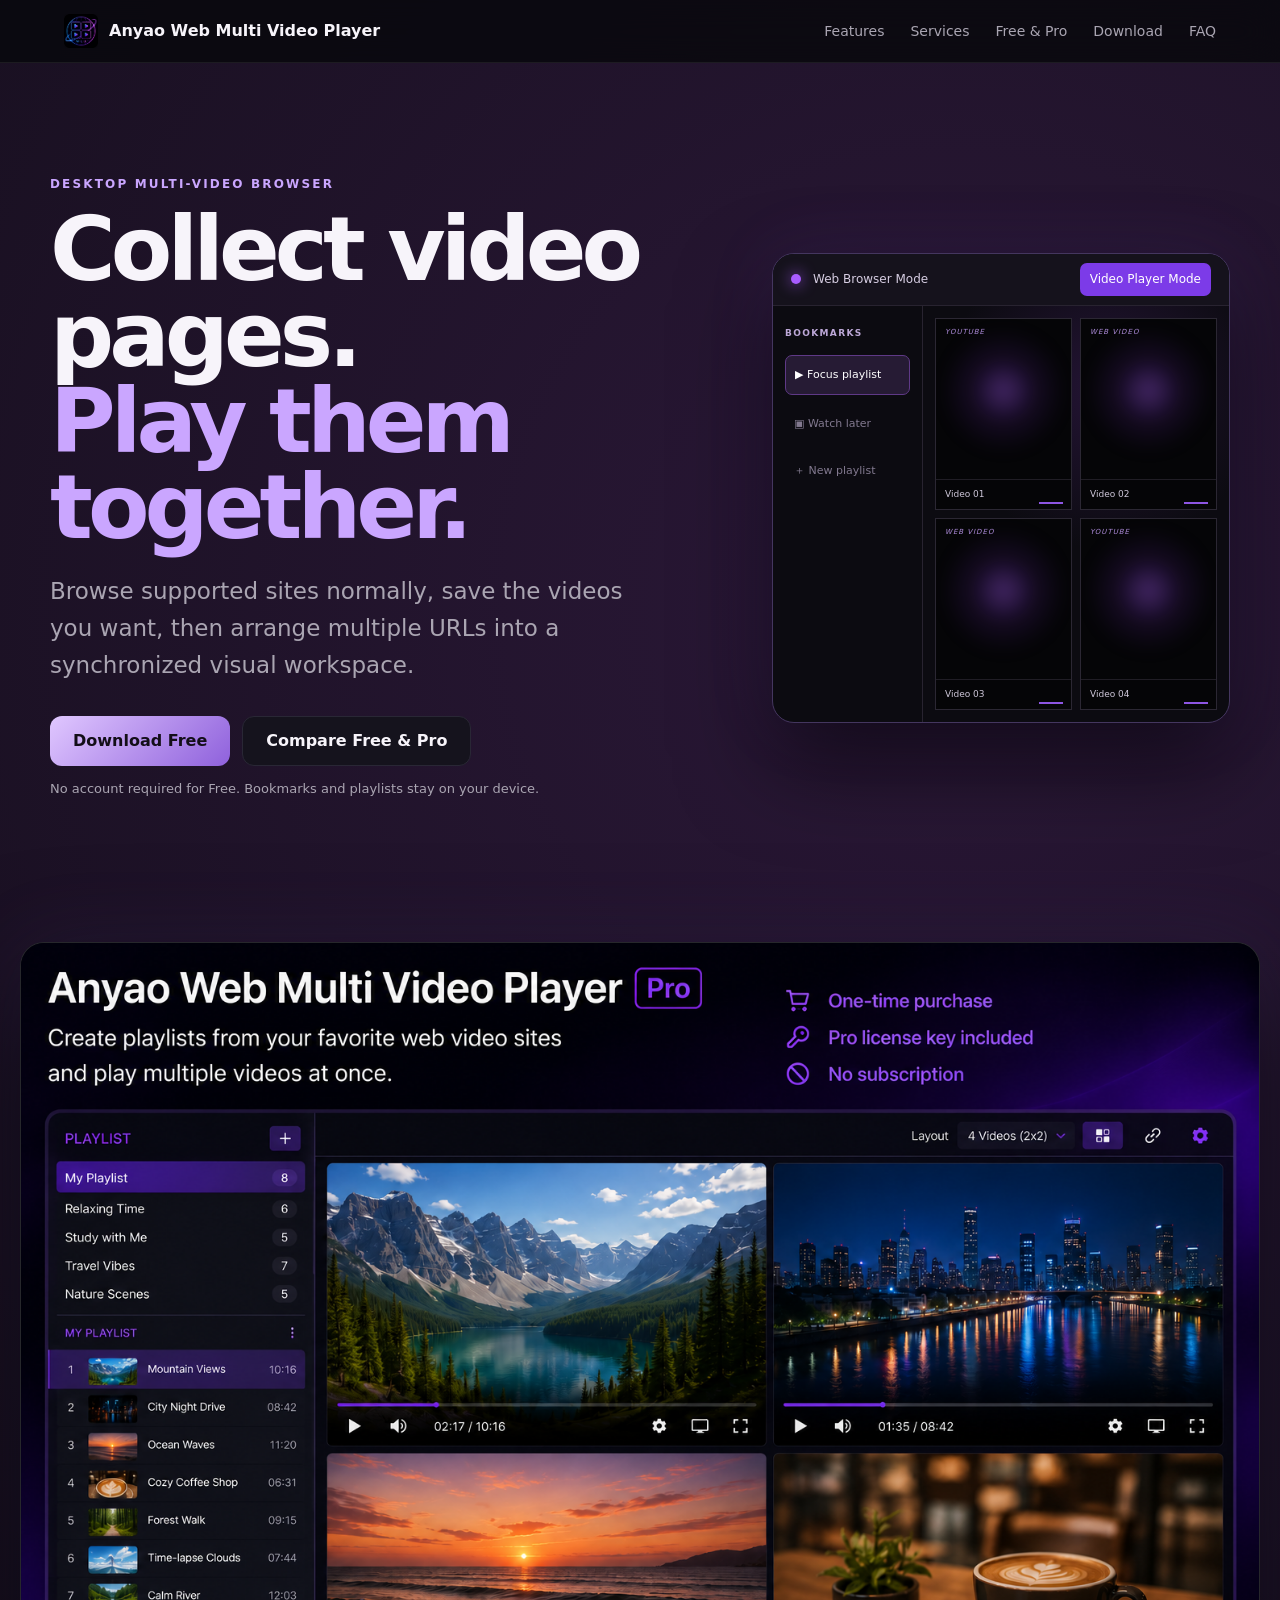
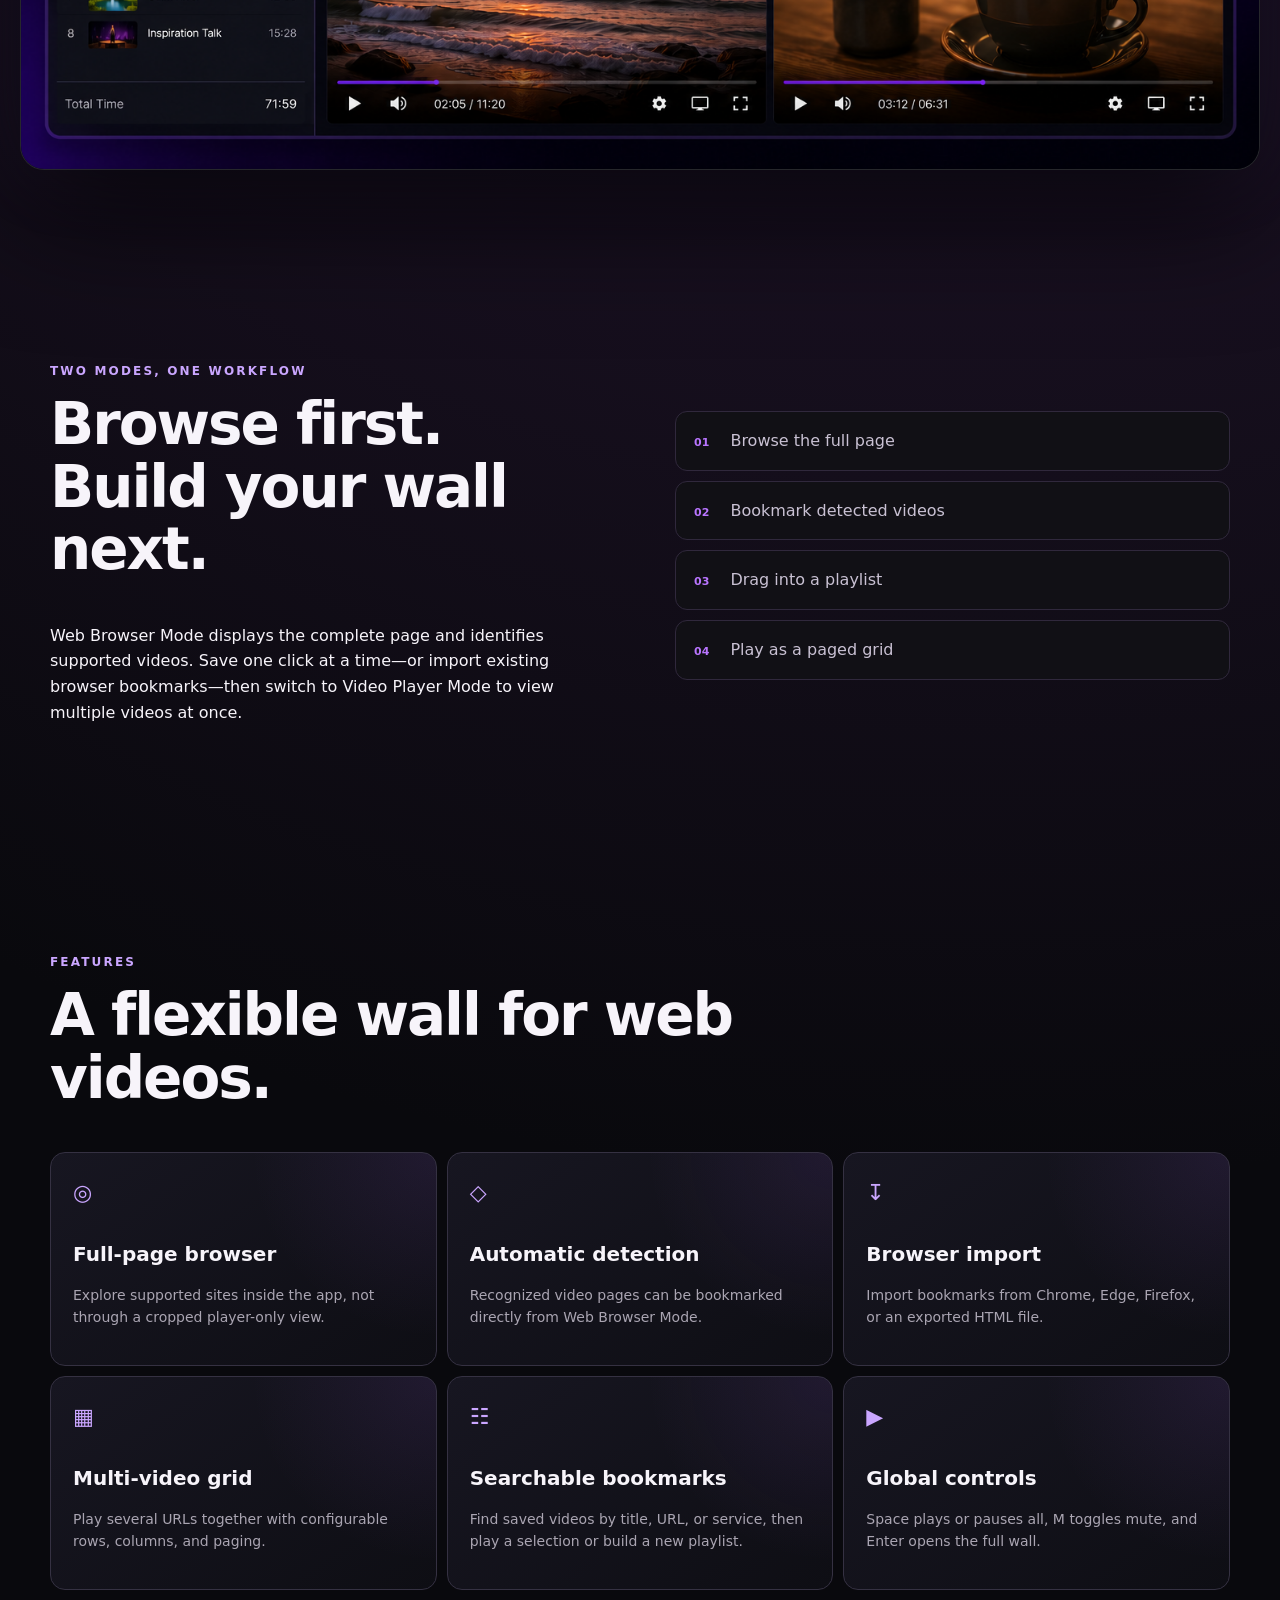
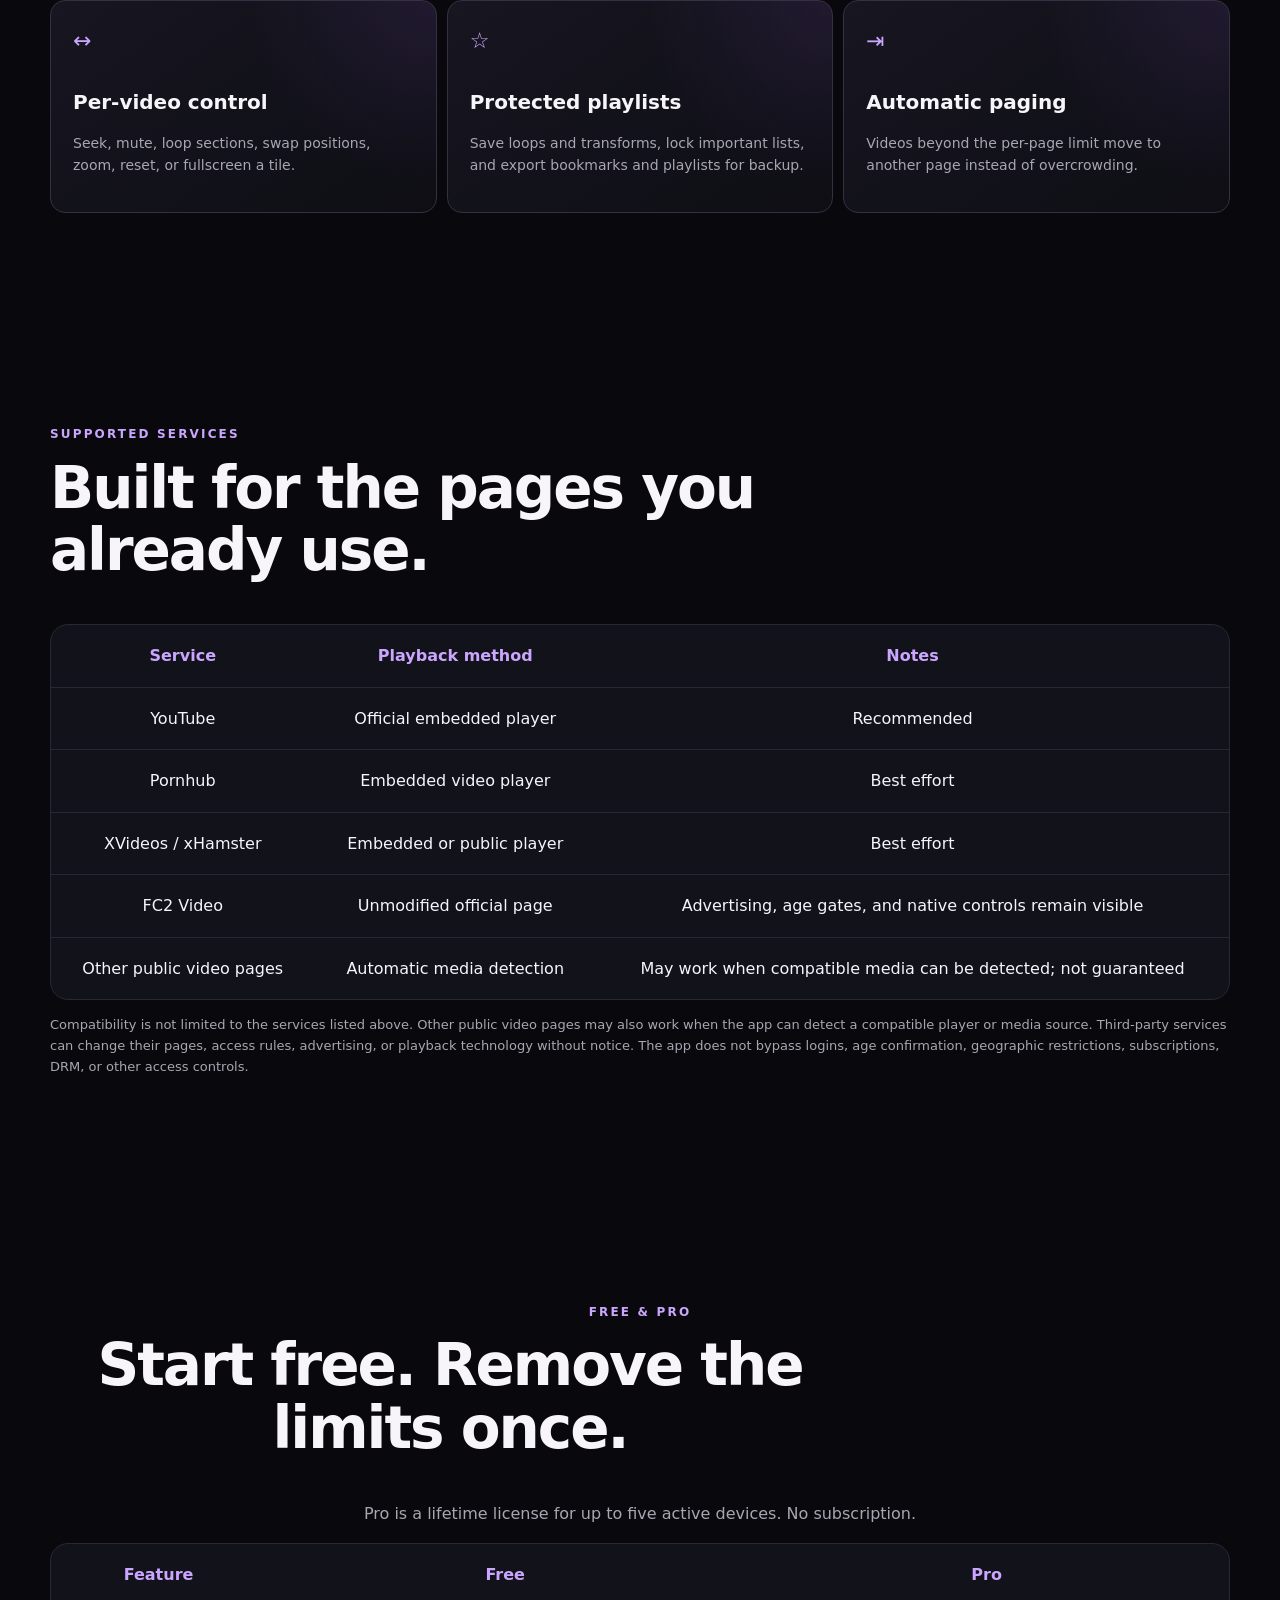
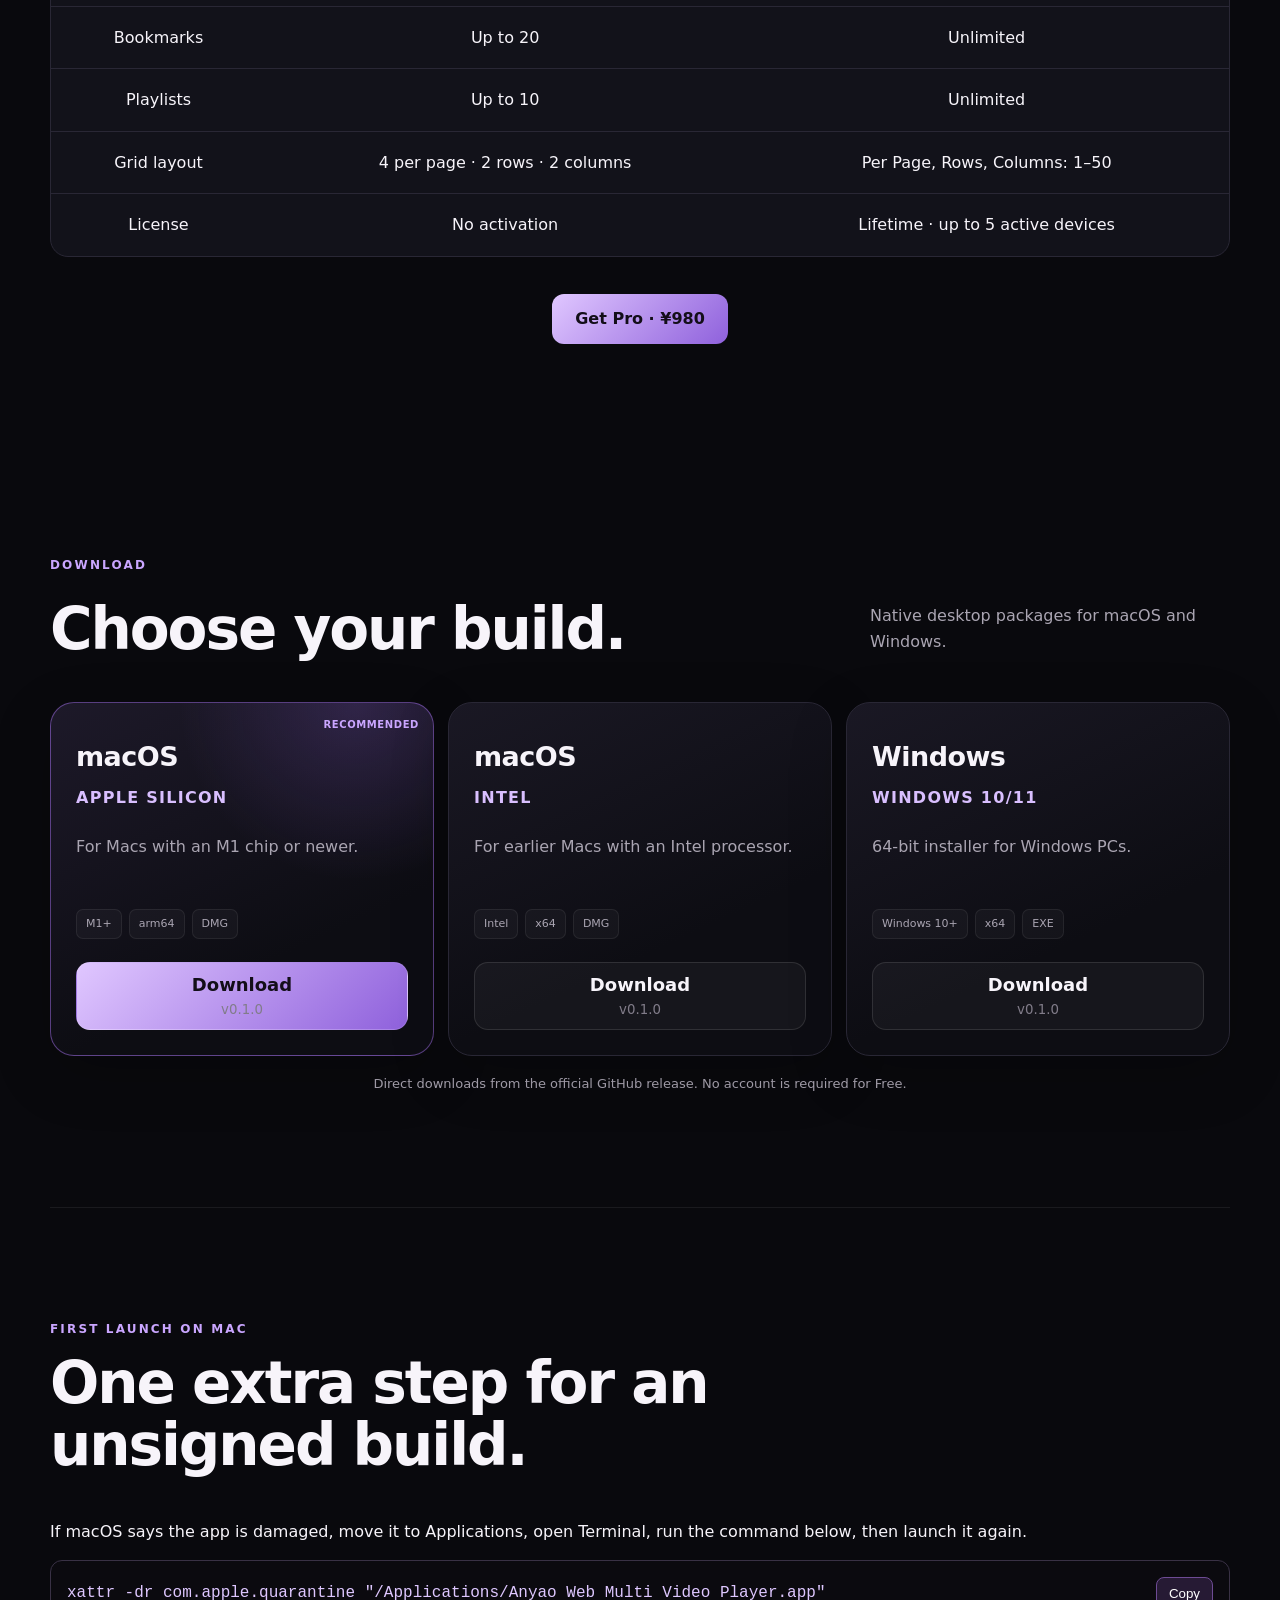
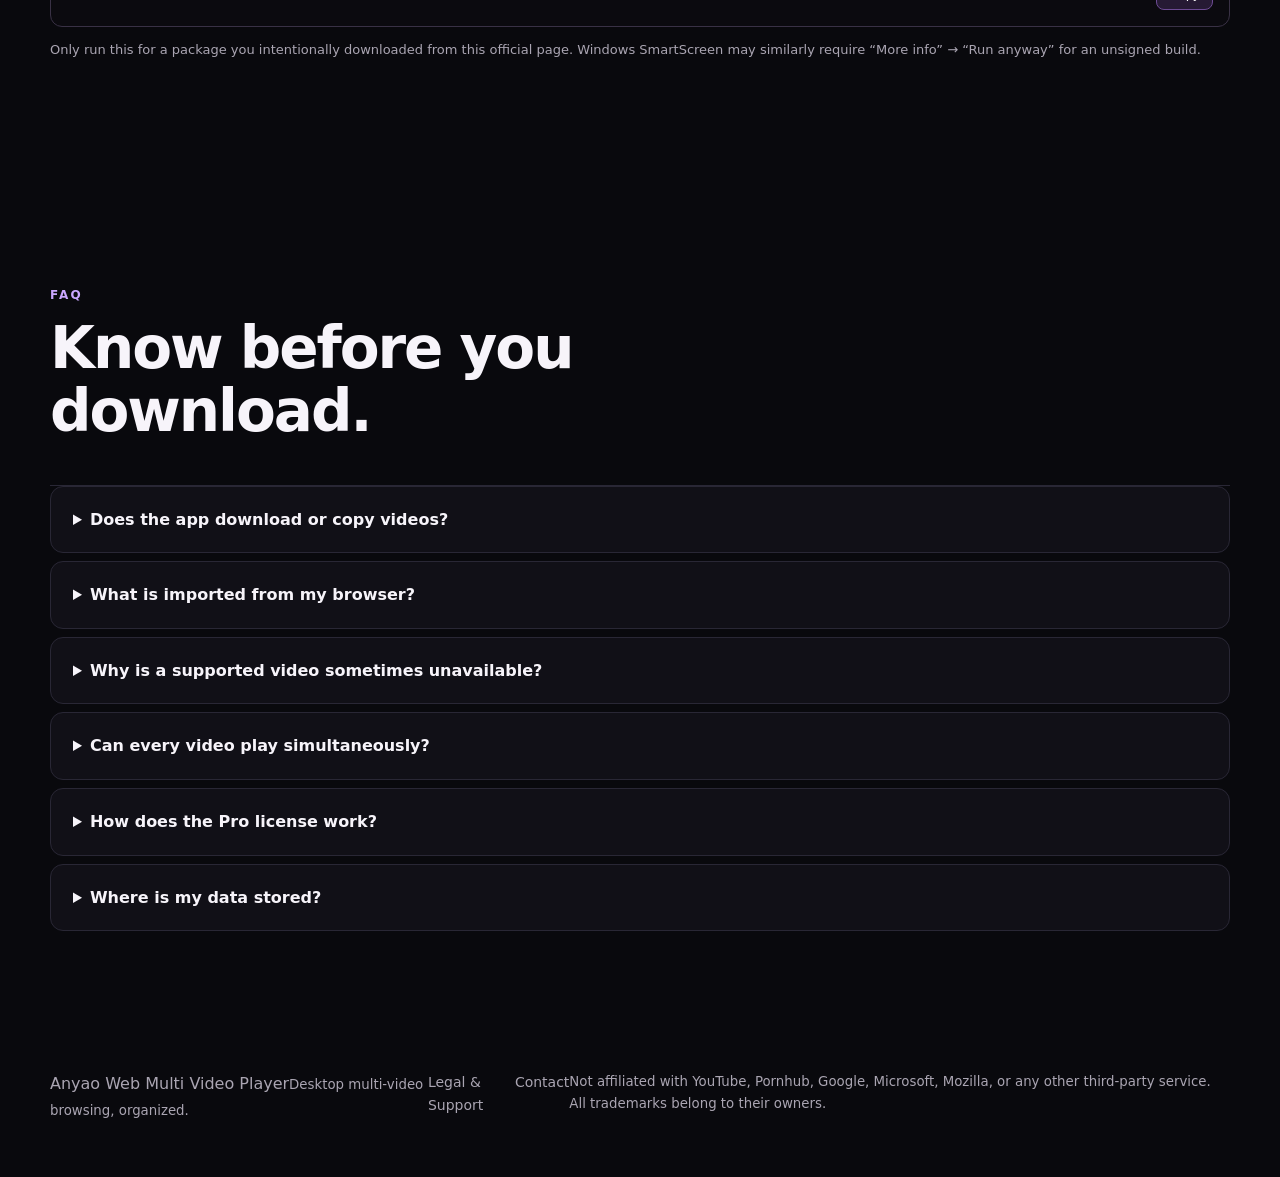
==== commit b155a73d: "Remove price from landing page hero" ====
--- a/index.html
+++ b/index.html
@@ -19,7 +19,7 @@
 <body>
   <header class="site-header"><a class="brand" href="#top"><img src="assets/app-icon.png?v=2" alt="" width="36" height="36"><span>Anyao <b>Web Multi Video Player</b></span></a><nav><a href="#features">Features</a><a href="#services">Services</a><a href="#pricing">Free &amp; Pro</a><a href="#download">Download</a><a href="#faq">FAQ</a></nav></header>
   <main id="top">
-    <section class="hero section"><div class="hero-copy"><p class="eyebrow">DESKTOP MULTI-VIDEO BROWSER</p><h1>Collect video pages.<br><span>Play them together.</span></h1><p class="lead">Browse supported sites normally, save the videos you want, then arrange multiple URLs into a synchronized visual workspace.</p><div class="hero-actions"><a class="button primary" href="#download">Download Free</a><a class="button secondary" data-purchase target="_blank" rel="noopener">Get Pro · ¥980</a></div><p class="microcopy">No account required for Free. Bookmarks and playlists stay on your device.</p></div>
+    <section class="hero section"><div class="hero-copy"><p class="eyebrow">DESKTOP MULTI-VIDEO BROWSER</p><h1>Collect video pages.<br><span>Play them together.</span></h1><p class="lead">Browse supported sites normally, save the videos you want, then arrange multiple URLs into a synchronized visual workspace.</p><div class="hero-actions"><a class="button primary" href="#download">Download Free</a><a class="button secondary" href="#pricing">Compare Free &amp; Pro</a></div><p class="microcopy">No account required for Free. Bookmarks and playlists stay on your device.</p></div>
       <div class="web-app-mockup" aria-label="Stylized application preview"><div class="mock-top"><span class="mock-dot"></span><span>Web Browser Mode</span><span class="mock-switch">Video Player Mode</span></div><aside class="mock-sidebar"><b>BOOKMARKS</b><span class="selected">▶ Focus playlist</span><span>▣ Watch later</span><span>＋ New playlist</span></aside><div class="mock-wall"><div><em>YOUTUBE</em><span>Video 01</span><i></i></div><div><em>WEB VIDEO</em><span>Video 02</span><i></i></div><div><em>WEB VIDEO</em><span>Video 03</span><i></i></div><div><em>YOUTUBE</em><span>Video 04</span><i></i></div></div></div>
     </section>
 
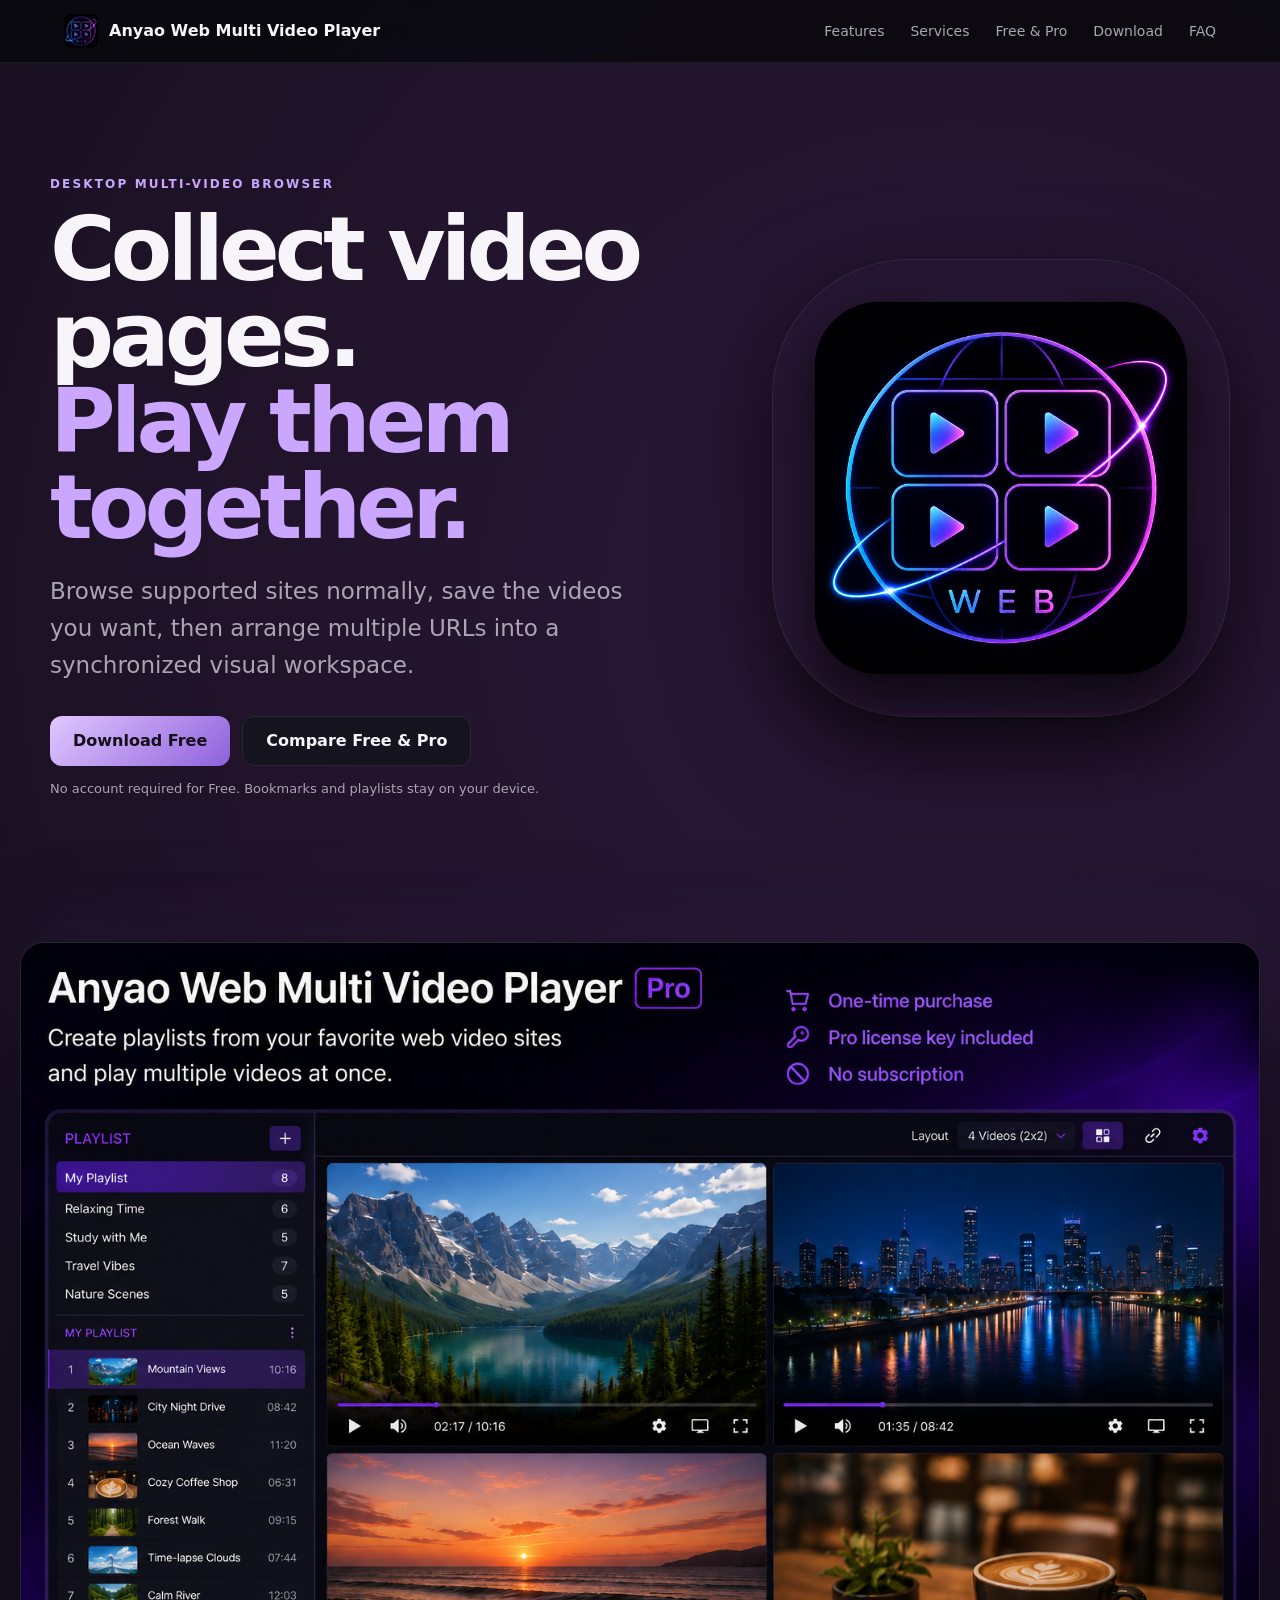
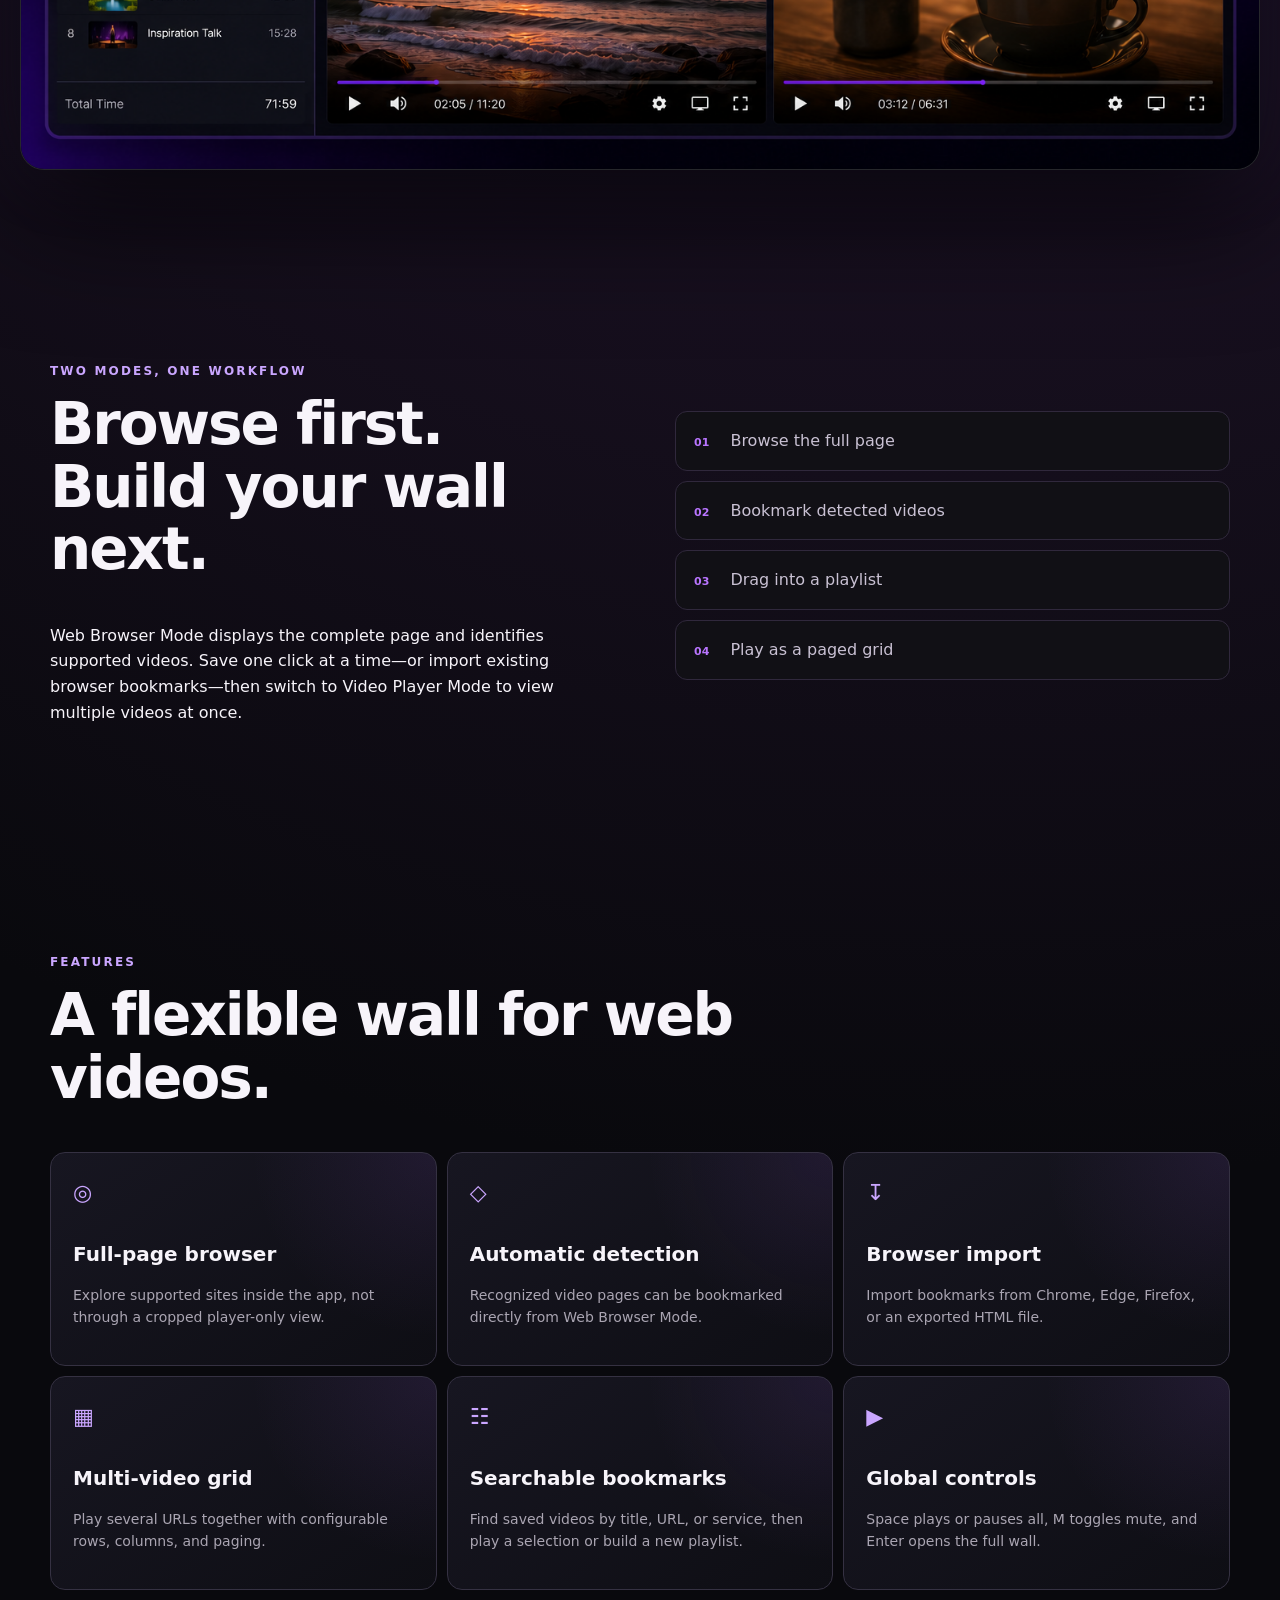
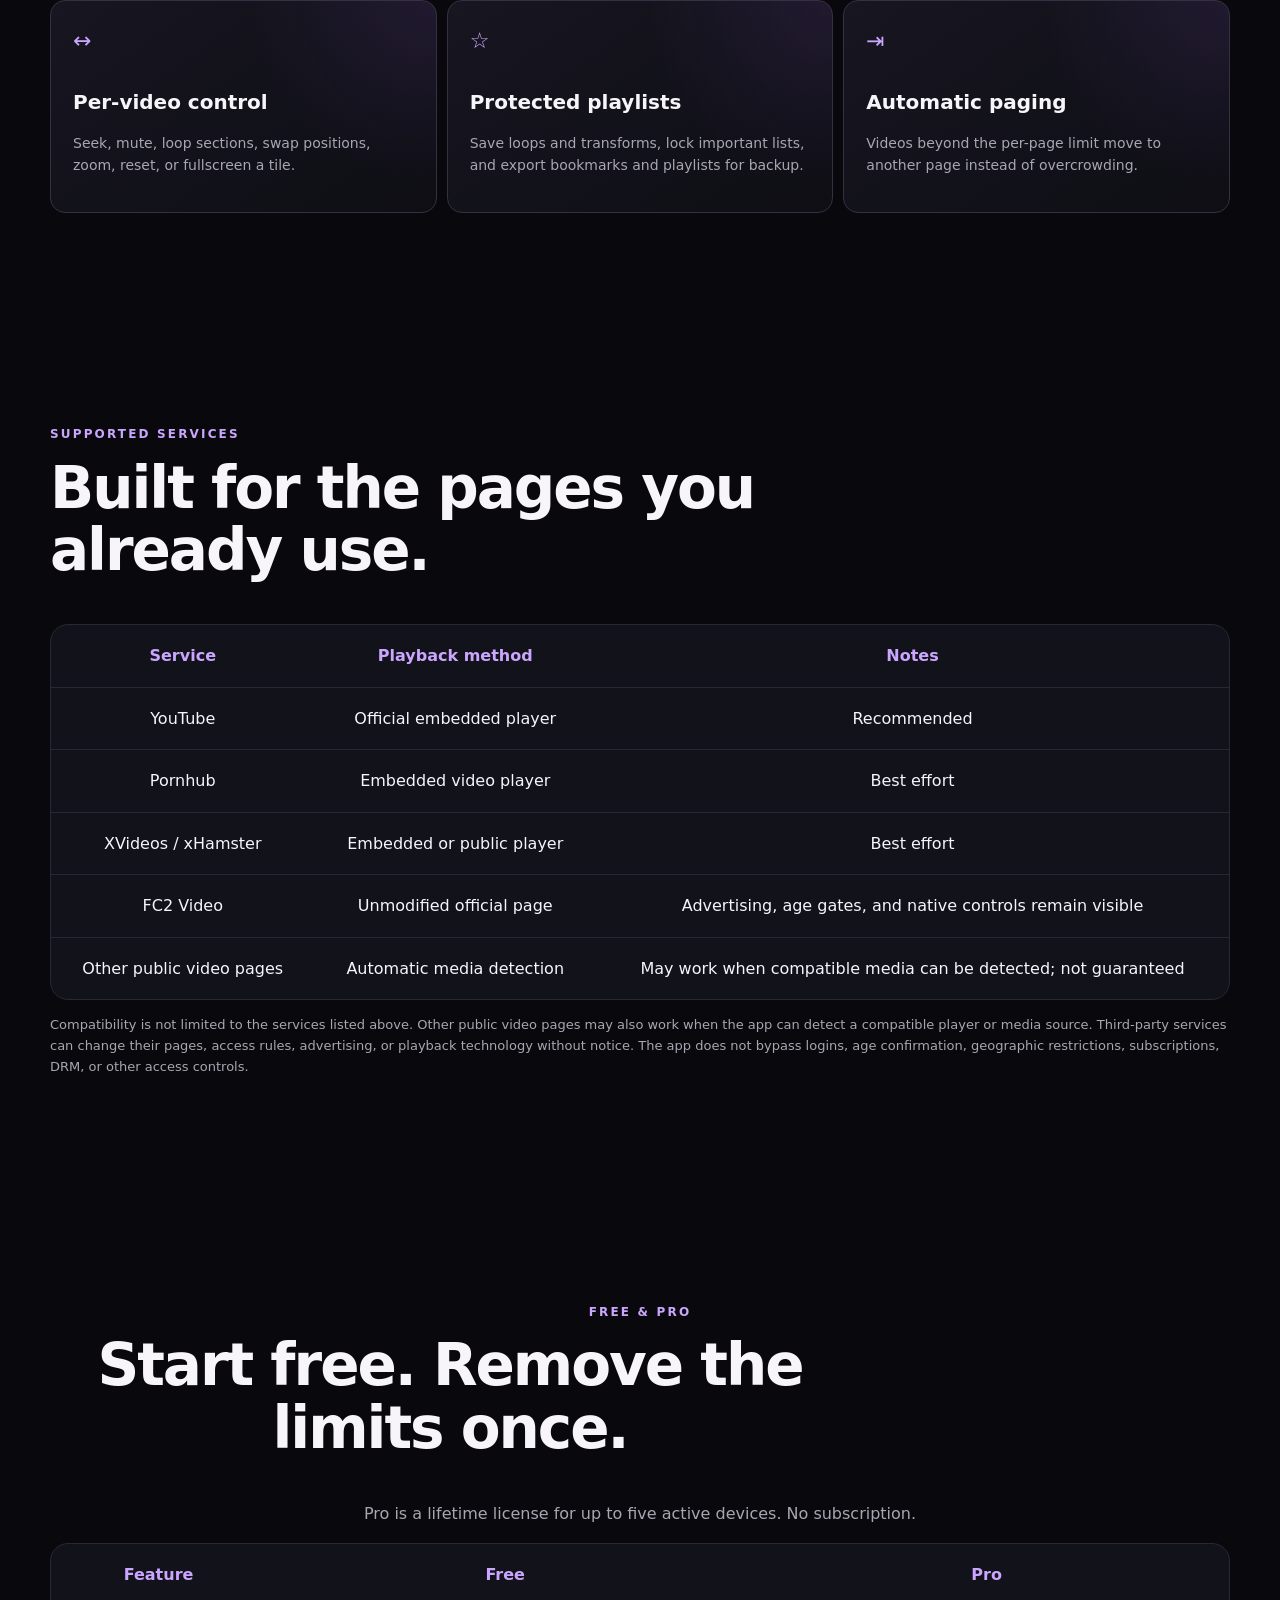
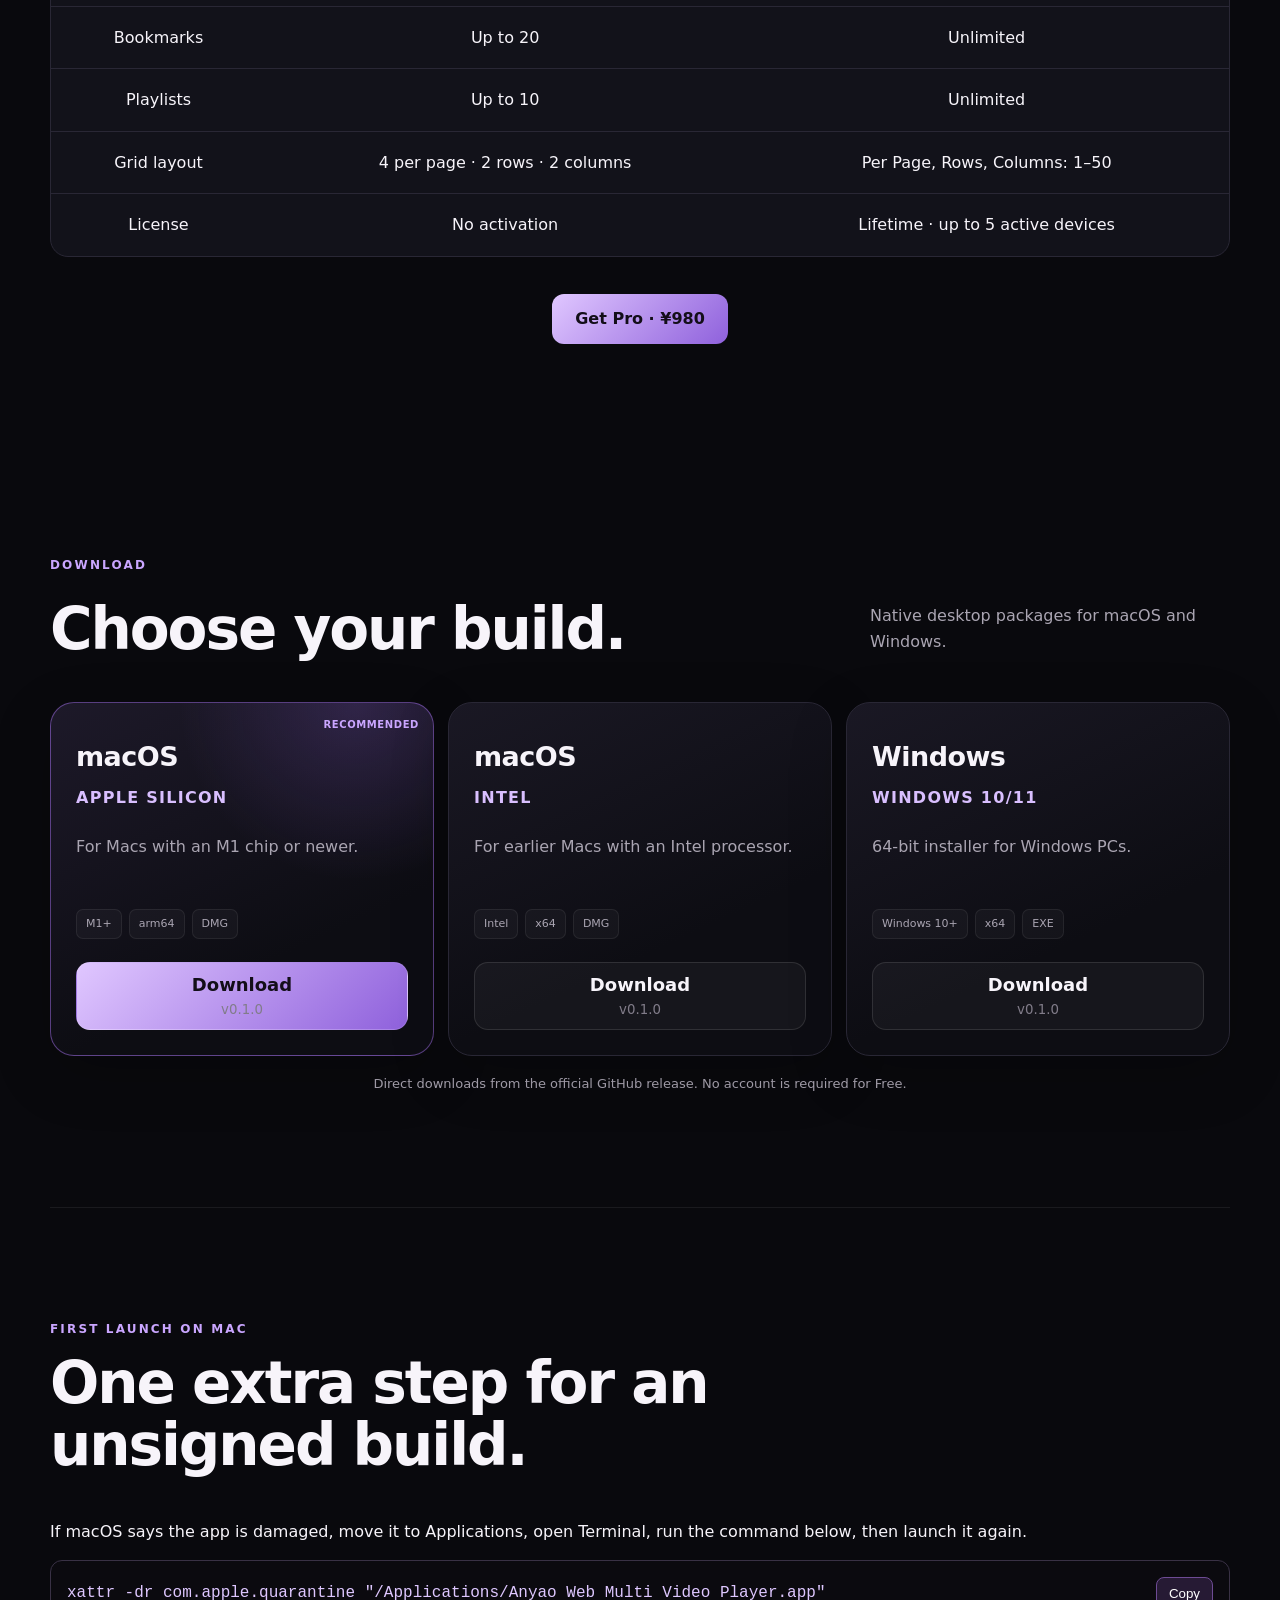
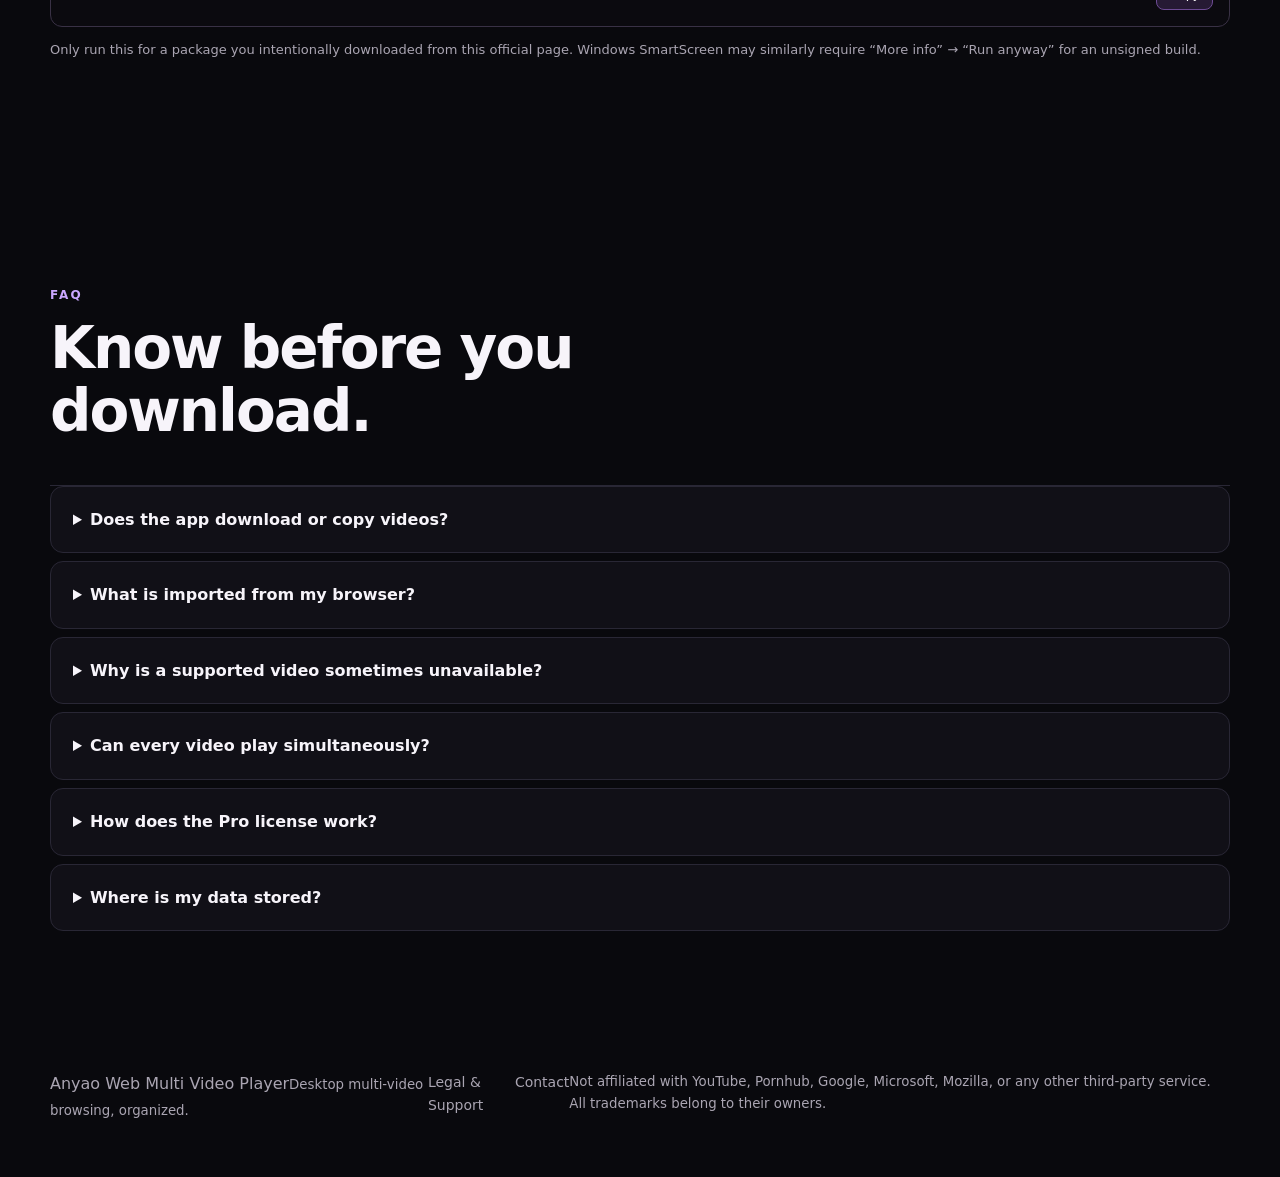
==== commit dff74a2a: "Use app icon in landing page hero" ====
--- a/index.html
+++ b/index.html
@@ -13,14 +13,14 @@
   <meta property="og:url" content="https://anyao3.github.io/anyao-web-multi-video-player-site/">
   <meta property="og:image" content="https://anyao3.github.io/anyao-web-multi-video-player-site/assets/app-icon.png?v=2">
   <link rel="icon" href="assets/app-icon.png?v=2">
-  <link rel="stylesheet" href="styles.css?v=1">
+  <link rel="stylesheet" href="styles.css?v=2">
   <script type="application/ld+json">{"@context":"https://schema.org","@type":"SoftwareApplication","name":"Anyao Web Multi Video Player","applicationCategory":"MultimediaApplication","operatingSystem":"macOS, Windows","description":"A desktop browser and multi-video player for supported web video services.","offers":[{"@type":"Offer","price":"0","priceCurrency":"JPY","name":"Free"},{"@type":"Offer","price":"980","priceCurrency":"JPY","name":"Pro lifetime license"}]}</script>
 </head>
 <body>
   <header class="site-header"><a class="brand" href="#top"><img src="assets/app-icon.png?v=2" alt="" width="36" height="36"><span>Anyao <b>Web Multi Video Player</b></span></a><nav><a href="#features">Features</a><a href="#services">Services</a><a href="#pricing">Free &amp; Pro</a><a href="#download">Download</a><a href="#faq">FAQ</a></nav></header>
   <main id="top">
     <section class="hero section"><div class="hero-copy"><p class="eyebrow">DESKTOP MULTI-VIDEO BROWSER</p><h1>Collect video pages.<br><span>Play them together.</span></h1><p class="lead">Browse supported sites normally, save the videos you want, then arrange multiple URLs into a synchronized visual workspace.</p><div class="hero-actions"><a class="button primary" href="#download">Download Free</a><a class="button secondary" href="#pricing">Compare Free &amp; Pro</a></div><p class="microcopy">No account required for Free. Bookmarks and playlists stay on your device.</p></div>
-      <div class="web-app-mockup" aria-label="Stylized application preview"><div class="mock-top"><span class="mock-dot"></span><span>Web Browser Mode</span><span class="mock-switch">Video Player Mode</span></div><aside class="mock-sidebar"><b>BOOKMARKS</b><span class="selected">▶ Focus playlist</span><span>▣ Watch later</span><span>＋ New playlist</span></aside><div class="mock-wall"><div><em>YOUTUBE</em><span>Video 01</span><i></i></div><div><em>WEB VIDEO</em><span>Video 02</span><i></i></div><div><em>WEB VIDEO</em><span>Video 03</span><i></i></div><div><em>YOUTUBE</em><span>Video 04</span><i></i></div></div></div>
+      <div class="visual"><img src="assets/app-icon.png?v=3" width="1254" height="1254" alt="Anyao Web Multi Video Player app icon"></div>
     </section>
 
     <section class="showcase" aria-label="Anyao Web Multi Video Player Pro overview">
--- a/styles.css
+++ b/styles.css
@@ -28,7 +28,7 @@
 .secondary { background:#15131d; }
 .note { color:#817c89; font-size:13px; }
 .visual { display:grid; place-items:center; aspect-ratio:1; border:1px solid #ffffff14; border-radius:30%; background:radial-gradient(circle,#9c6ad633,transparent 68%); box-shadow:0 40px 100px #0009; }
-.visual img { width:82%; filter:drop-shadow(0 28px 30px #000b); }
+.visual img { width:82%; height:auto; filter:drop-shadow(0 28px 30px #000b); }
 .showcase { width:min(1400px,calc(100% - 40px)); margin:0 auto; padding:30px 0 80px; text-align:center; }
 .showcase-copy { width:min(820px,100%); margin:0 auto 38px; }
 .showcase-copy h2 { margin-right:auto; margin-left:auto; }
@@ -146,8 +146,7 @@
 /* Web edition */
 .site-header{position:sticky;top:0;z-index:20;display:flex;align-items:center;justify-content:space-between;padding:14px clamp(20px,5vw,72px);border-bottom:1px solid #ffffff12;background:#09090dd9;backdrop-filter:blur(18px)}
 .hero-copy{min-width:0}.hero-actions{display:flex;gap:12px;flex-wrap:wrap;margin:32px 0 13px}.microcopy,.section-note,.section-heading p{color:var(--muted);font-size:13px}.section-heading{display:flex;align-items:end;justify-content:space-between;gap:30px}.section-heading p{max-width:360px;margin-bottom:48px;font-size:16px}
-.web-app-mockup{min-height:470px;border:1px solid #44365f;border-radius:22px;overflow:hidden;background:#0c0b11;box-shadow:0 40px 90px #0009,0 0 70px #8f53ff1c;display:grid;grid-template:52px 1fr/150px 1fr}.mock-top{grid-column:1/-1;display:flex;align-items:center;gap:12px;padding:0 18px;border-bottom:1px solid #282330;background:#15121c;color:#d6cde2;font-size:12px}.mock-dot{width:10px;height:10px;border-radius:50%;background:#a85cff;box-shadow:0 0 15px #a85cff}.mock-switch{margin-left:auto;padding:7px 10px;border-radius:7px;background:#7c3be8;color:#fff}.mock-sidebar{padding:20px 12px;border-right:1px solid #282330;display:flex;flex-direction:column;gap:10px;color:#82798f;font-size:11px}.mock-sidebar b{font-size:9px;letter-spacing:.15em;color:#bda8d8;margin-bottom:5px}.mock-sidebar span{padding:10px 9px;border-radius:7px}.mock-sidebar .selected{color:#fff;background:#261b34;border:1px solid #5f3987}.mock-wall{padding:12px;display:grid;grid-template-columns:1fr 1fr;gap:8px;background:radial-gradient(circle at 60% 20%,#241435 0,transparent 42%)}.mock-wall>div{min-width:0;border:1px solid #2b2733;background:#050507;display:flex;flex-direction:column;justify-content:flex-end;position:relative;overflow:hidden}.mock-wall>div:before{content:"";position:absolute;width:90%;height:70%;border-radius:50%;background:radial-gradient(circle,#a85cff66 0,#54218e33 34%,transparent 70%);filter:blur(8px);left:5%;top:3%}.mock-wall em{position:absolute;top:8px;left:9px;color:#ae8cdb;font-size:7px;letter-spacing:.14em}.mock-wall span{padding:7px 9px;color:#cfc8da;font-size:9px;border-top:1px solid #201d25}.mock-wall i{position:absolute;bottom:5px;right:8px;width:24px;height:2px;background:#8d55e3}
 .mode-story{display:grid;grid-template-columns:1fr 1fr;gap:70px;align-items:center}.mode-pills{display:grid;gap:10px}.mode-pills span{padding:16px 18px;border:1px solid #30283c;border-radius:12px;background:#111015;color:#c9c1d3}.mode-pills b{color:#b975ff;margin-right:16px;font-size:11px}.feature-grid{display:grid;grid-template-columns:repeat(3,1fr);gap:10px}.feature-grid article{min-height:180px;padding:22px;border:1px solid #353142;border-radius:15px;background:radial-gradient(circle at 100% 0,#9b5de51c,transparent 42%),linear-gradient(145deg,#171621,#0e0e14)}.feature-grid article>span{color:var(--violet);font-size:22px}.feature-grid h3{margin-top:28px}.feature-grid p{color:var(--muted);font-size:14px}.pricing{text-align:center}.pricing>div:first-child p:last-child{color:var(--muted)}.pricing .button{margin-top:22px}.table-wrap th,.table-wrap td{text-align:center}.availability{text-align:center;margin-top:18px}.download-card h4{margin:-22px 0 0;color:#d9bfff;text-transform:uppercase;letter-spacing:.08em}.download-card>small{position:absolute;top:14px;right:14px;color:var(--violet)}.tags{display:flex;gap:7px;flex-wrap:wrap}.tags span{padding:5px 9px;border:1px solid #ffffff12;border-radius:7px;background:#ffffff08;color:#aaa5b2;font-size:11px}.download-button{display:flex;min-height:68px;align-items:center;justify-content:center;flex-direction:column;margin-top:auto;border:1px solid #ffffff1c;border-radius:14px;background:#ffffff0a;text-align:center}.download-button .button-label{font-size:18px;font-weight:800}.download-button small{color:#817c89}.recommended .download-button{background:linear-gradient(135deg,#e0c7ff,var(--violet2));color:#130e18}.first-launch{border-top:1px solid #ffffff12}.command-box{display:flex;align-items:center;justify-content:space-between;gap:18px;padding:16px;border:1px solid #393145;border-radius:12px;background:#0b0a0f}.command-box code{overflow:auto;color:#dec7ff}.command-box button{padding:8px 12px;border:1px solid #6d4b94;border-radius:8px;background:#261a34;color:#fff;cursor:pointer}.faq-list{display:grid;gap:8px}.faq-list details{padding:20px 22px;border:1px solid var(--line);border-radius:13px;background:#111017}.faq-list summary{cursor:pointer;font-weight:750}.faq-list p{color:var(--muted)}.is-disabled{pointer-events:none;opacity:.48;cursor:not-allowed}.legal-page{padding-top:30px}.legal-content{width:min(900px,calc(100% - 48px));margin:0 auto 24px;padding:32px;border:1px solid #2c2637;border-radius:18px;background:#100e14}.legal-content h2{margin-top:0}.legal-content h3{margin-top:28px;color:#e9e1f2}.legal-content p{color:#aaa2b3;line-height:1.8}
-@media(max-width:900px){.web-app-mockup{min-height:400px}.mode-story{grid-template-columns:1fr;gap:30px}.feature-grid{grid-template-columns:repeat(2,1fr)}}
-@media(max-width:640px){.site-header nav{display:none}.web-app-mockup{grid-template:46px 1fr/1fr;min-height:390px}.mock-sidebar{display:none}.mock-wall{grid-column:1}.hero-actions{flex-direction:column}.mode-story{gap:20px}.feature-grid{grid-template-columns:1fr}.section-heading{display:block}.command-box{align-items:stretch;flex-direction:column}.legal-content{width:calc(100% - 32px);padding:22px}}
+@media(max-width:900px){.mode-story{grid-template-columns:1fr;gap:30px}.feature-grid{grid-template-columns:repeat(2,1fr)}}
+@media(max-width:640px){.site-header nav{display:none}.hero-actions{flex-direction:column}.mode-story{gap:20px}.feature-grid{grid-template-columns:1fr}.section-heading{display:block}.command-box{align-items:stretch;flex-direction:column}.legal-content{width:calc(100% - 32px);padding:22px}}
 .download-card>.card-badge{position:absolute;top:14px;right:14px;color:var(--violet);font-size:10px;font-weight:800;letter-spacing:.06em}.download-card.featured .download-button{background:linear-gradient(135deg,#e0c7ff,var(--violet2));color:#130e18}
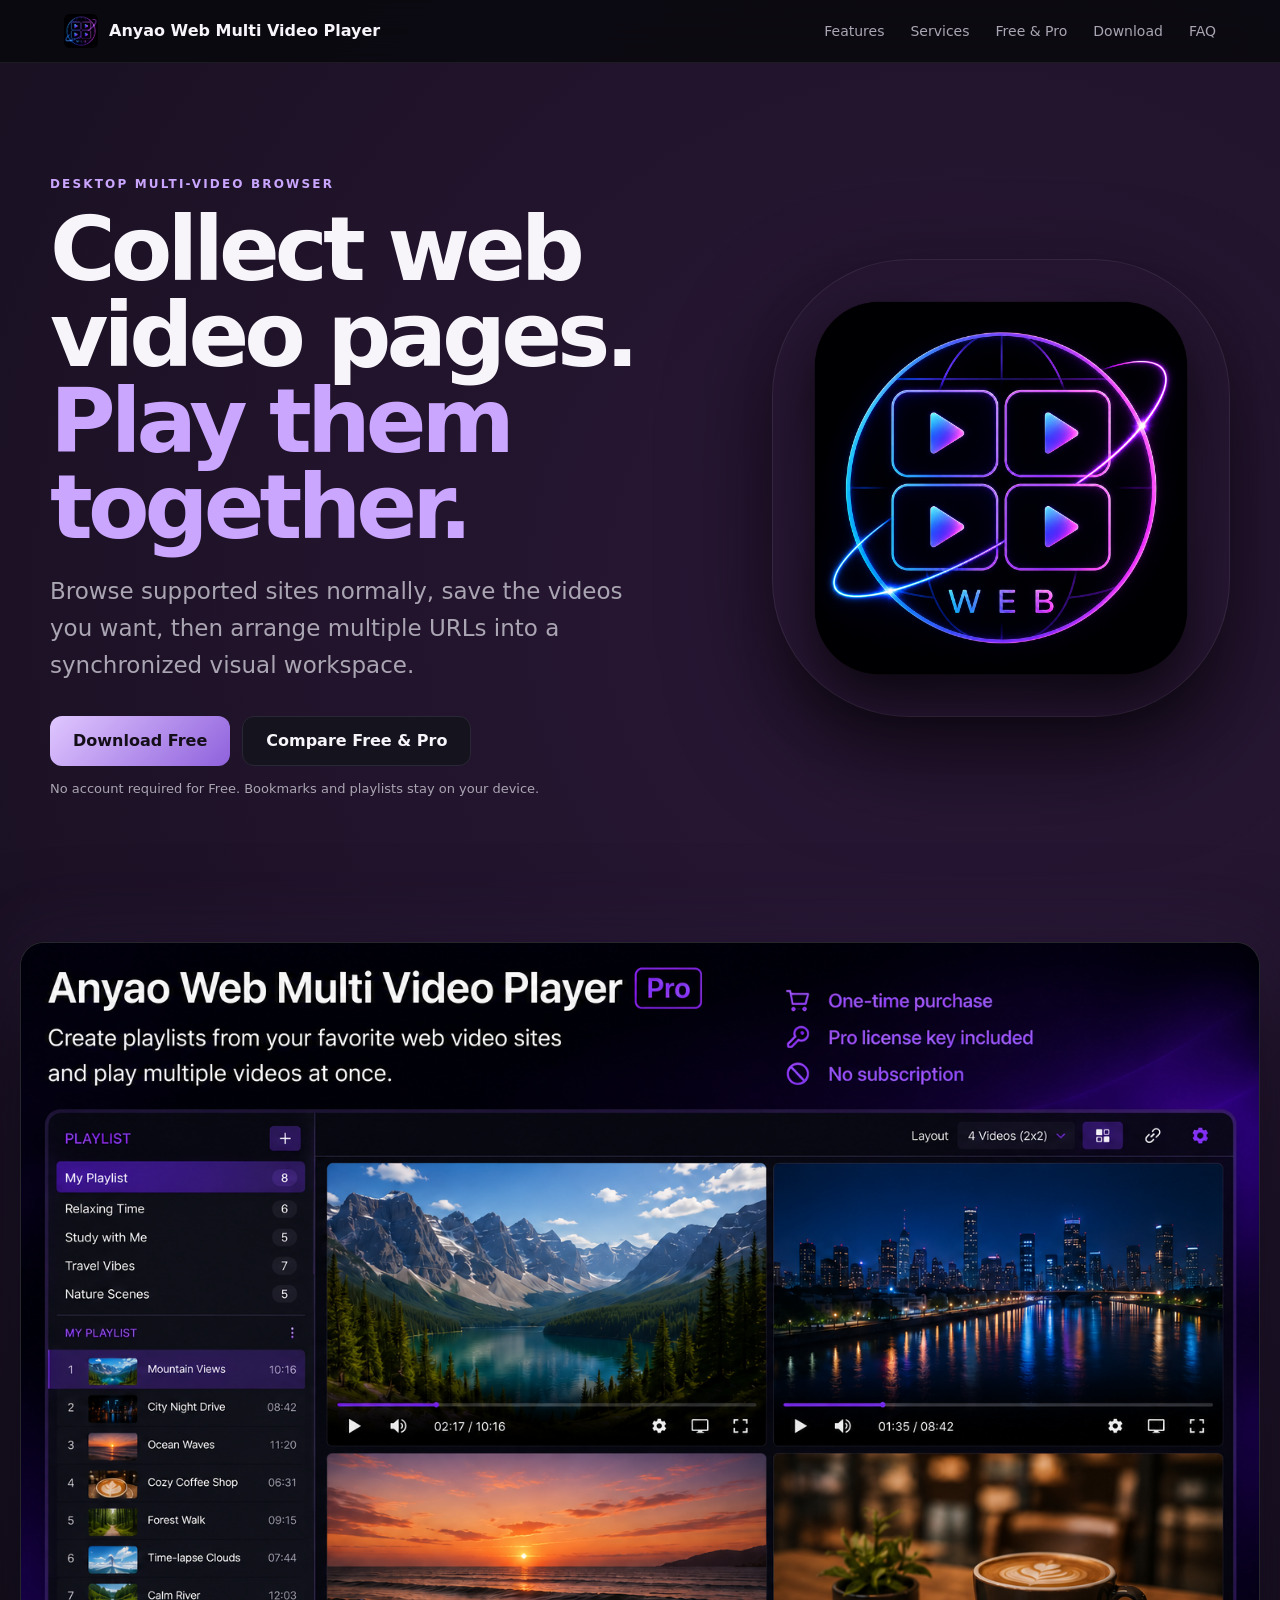
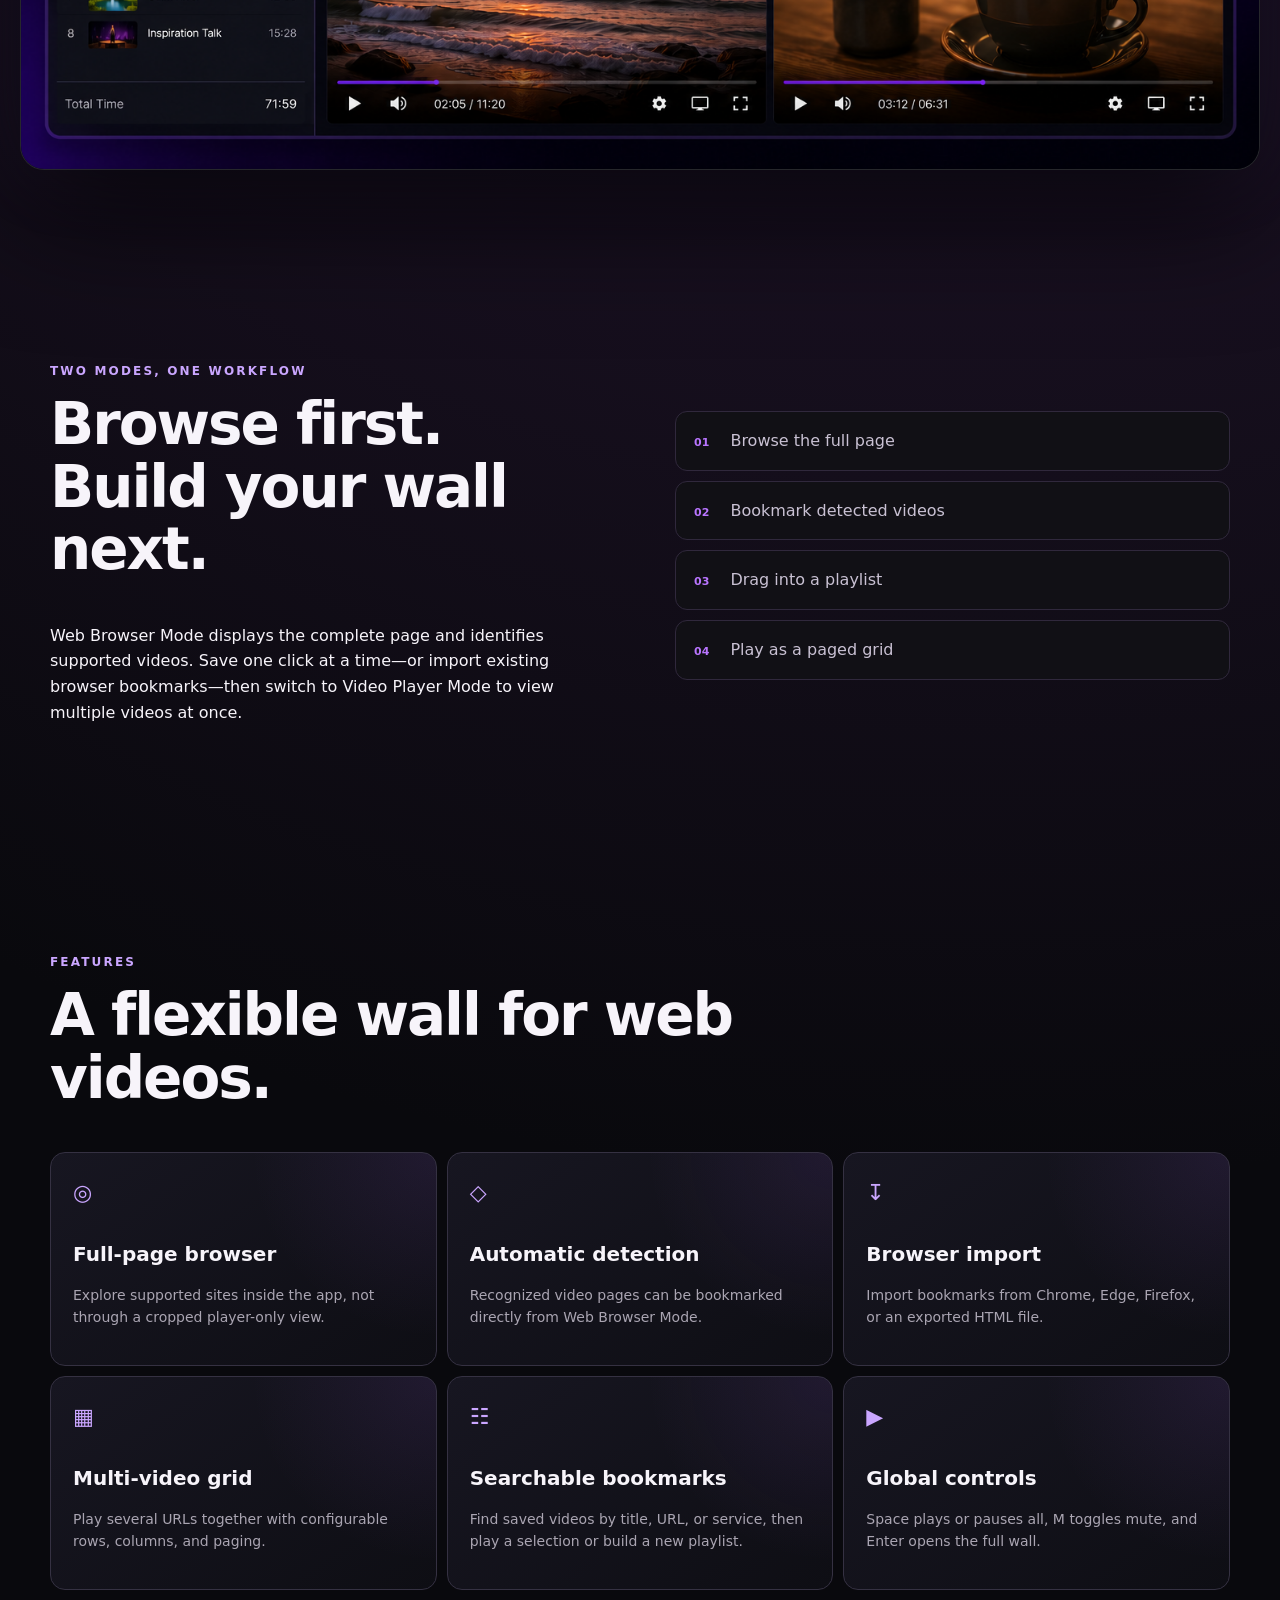
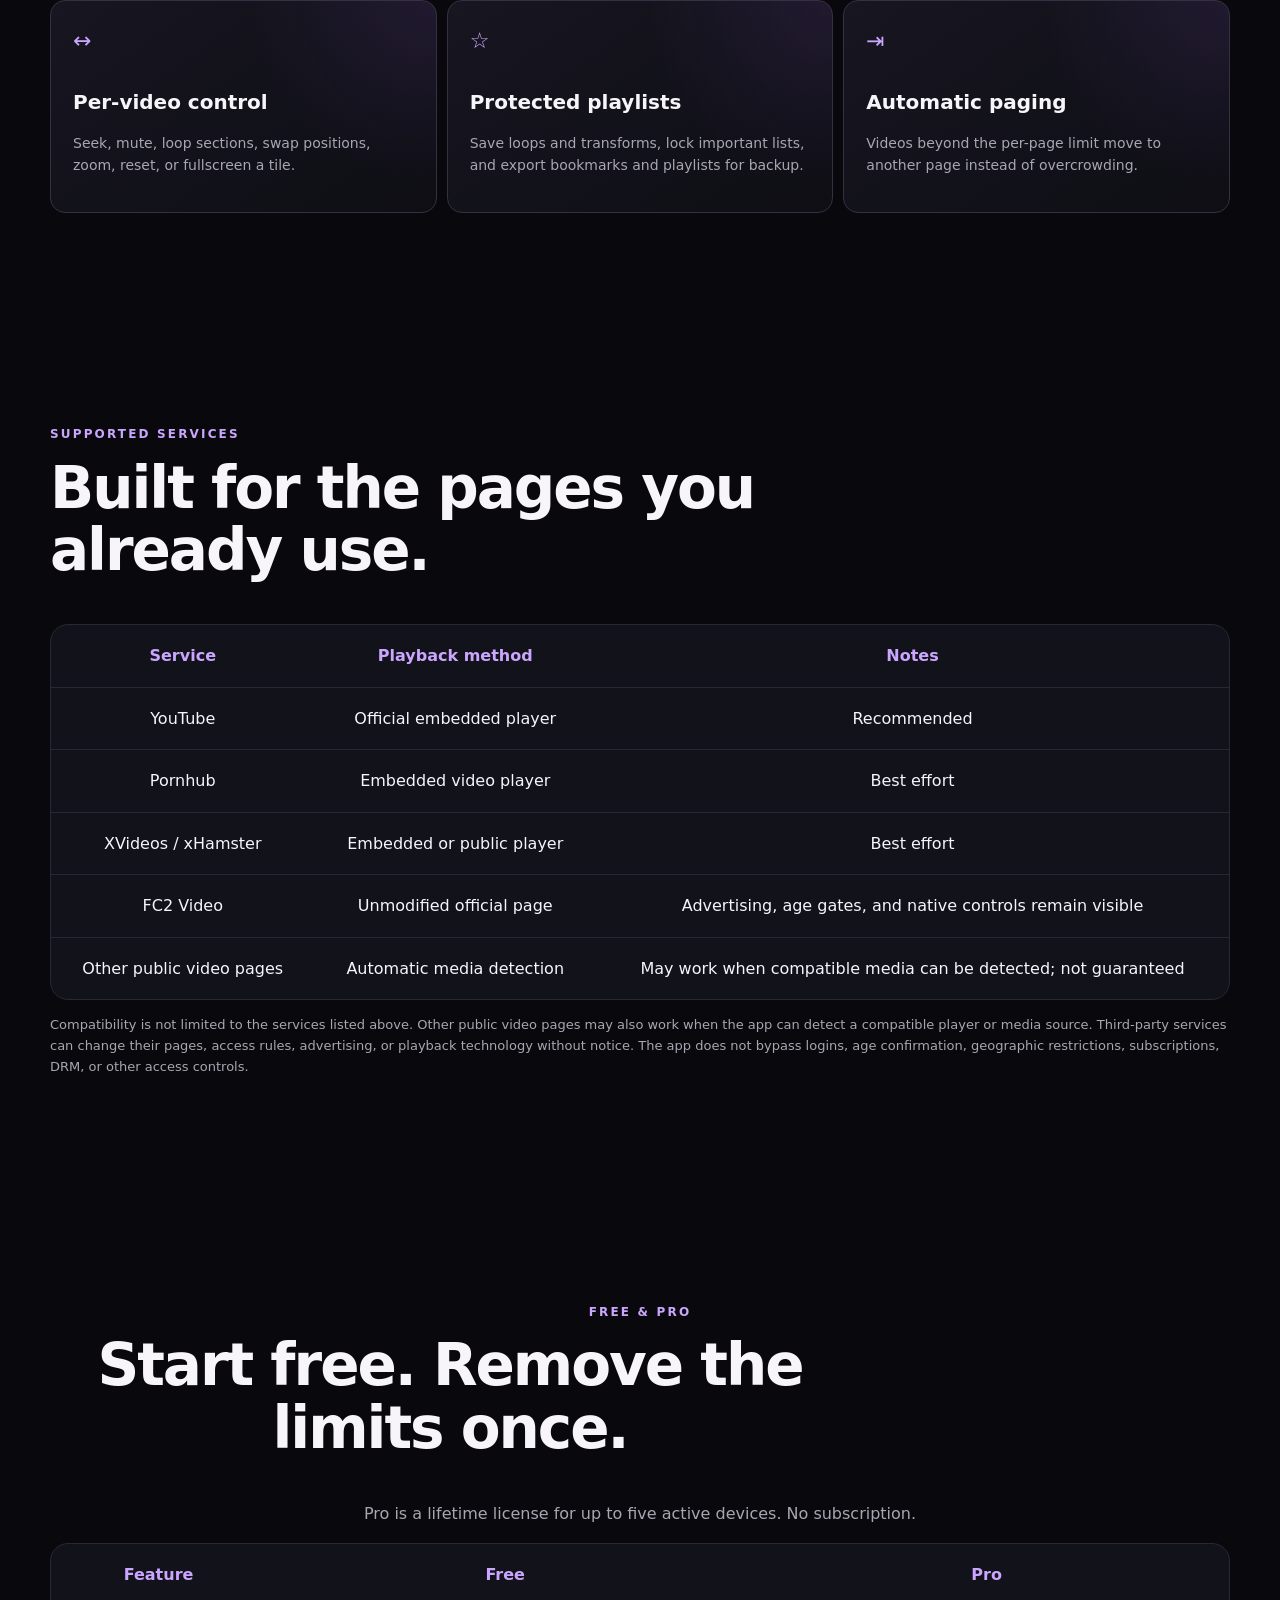
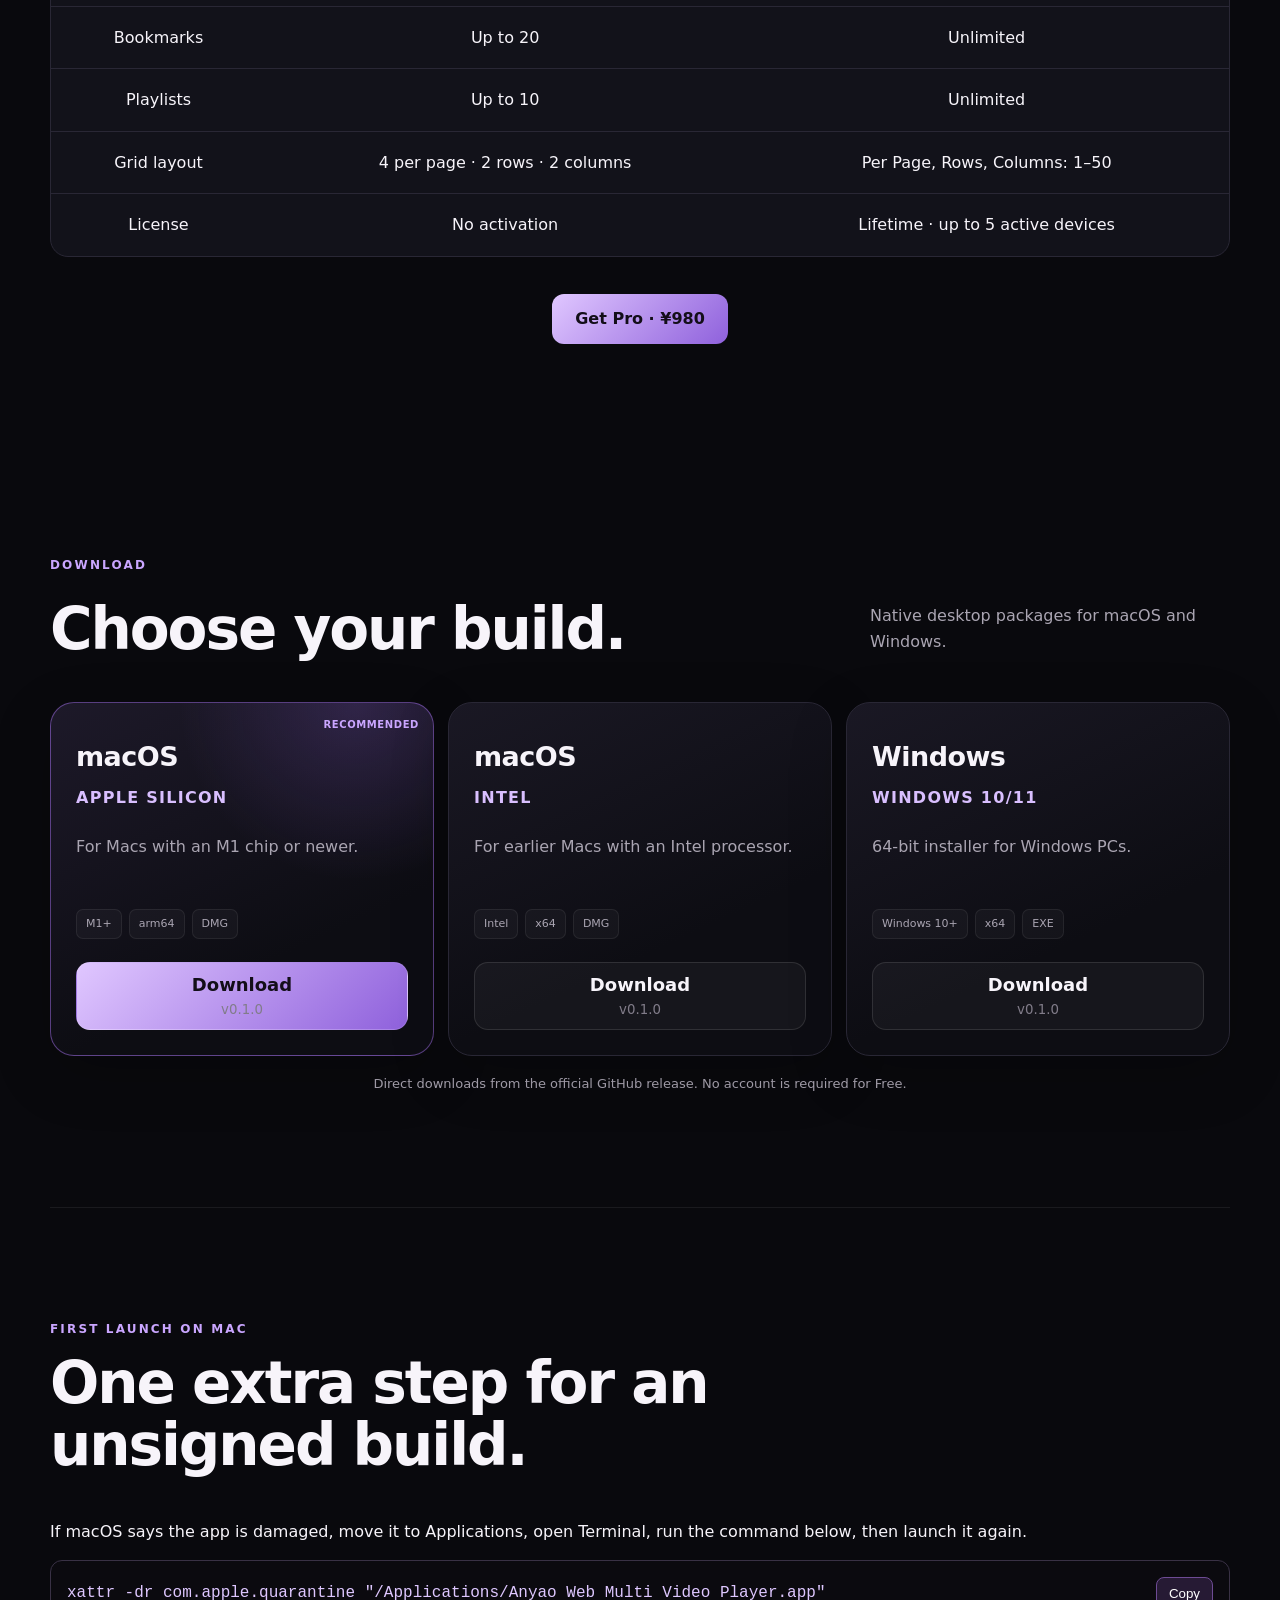
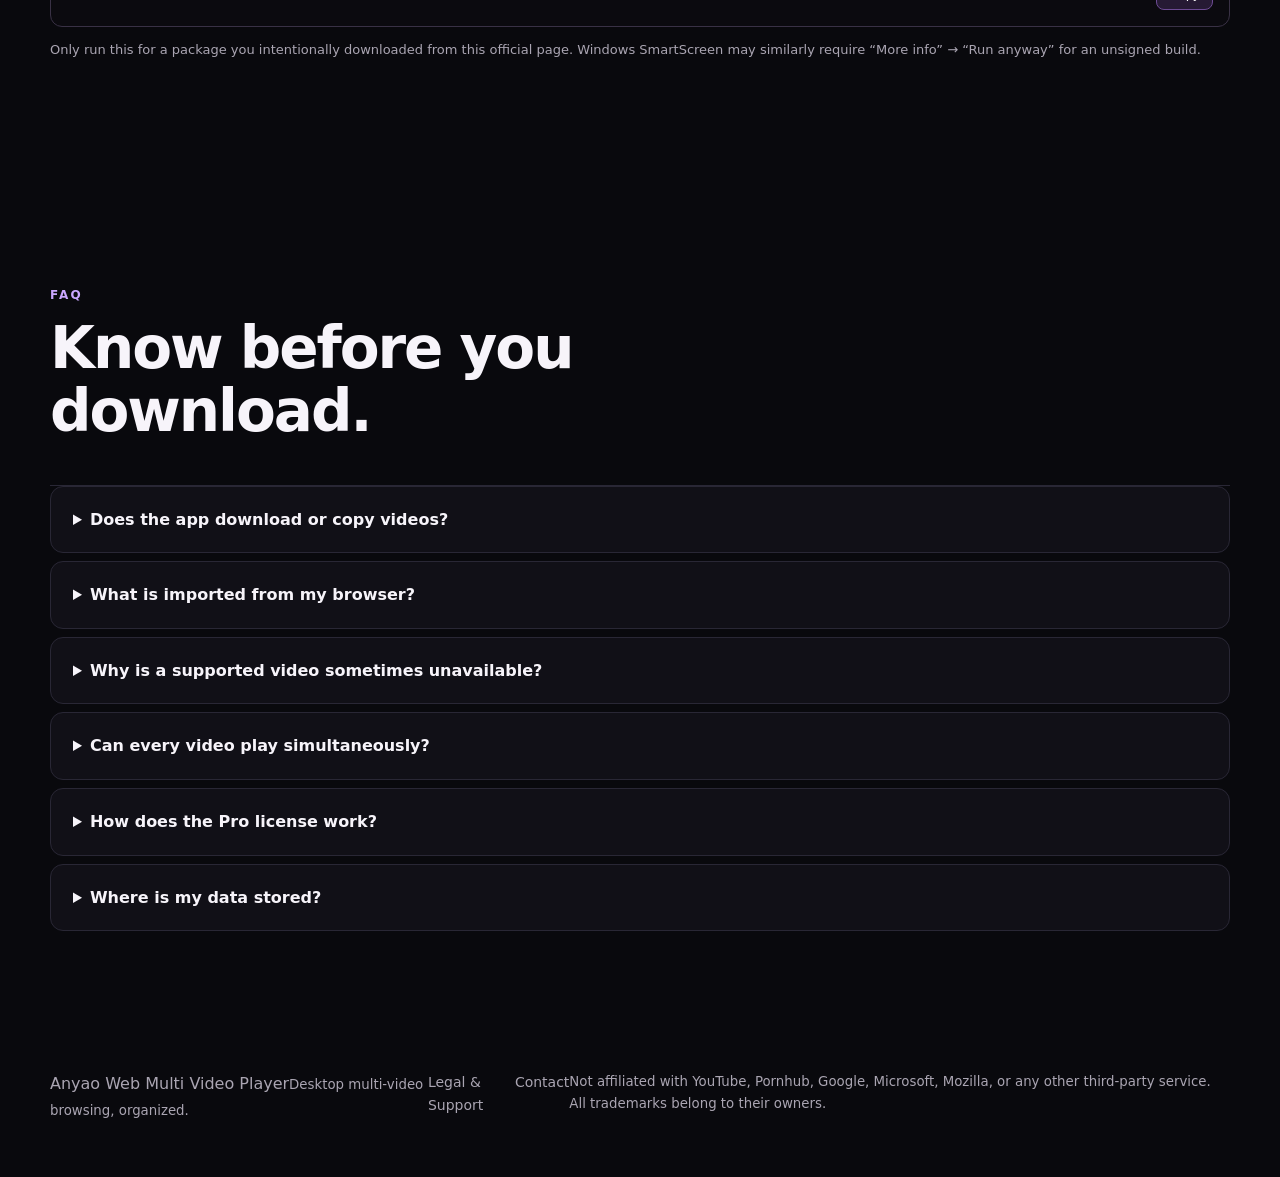
==== commit 347583bd: "Clarify web video focus in hero" ====
--- a/index.html
+++ b/index.html
@@ -19,7 +19,7 @@
 <body>
   <header class="site-header"><a class="brand" href="#top"><img src="assets/app-icon.png?v=2" alt="" width="36" height="36"><span>Anyao <b>Web Multi Video Player</b></span></a><nav><a href="#features">Features</a><a href="#services">Services</a><a href="#pricing">Free &amp; Pro</a><a href="#download">Download</a><a href="#faq">FAQ</a></nav></header>
   <main id="top">
-    <section class="hero section"><div class="hero-copy"><p class="eyebrow">DESKTOP MULTI-VIDEO BROWSER</p><h1>Collect video pages.<br><span>Play them together.</span></h1><p class="lead">Browse supported sites normally, save the videos you want, then arrange multiple URLs into a synchronized visual workspace.</p><div class="hero-actions"><a class="button primary" href="#download">Download Free</a><a class="button secondary" href="#pricing">Compare Free &amp; Pro</a></div><p class="microcopy">No account required for Free. Bookmarks and playlists stay on your device.</p></div>
+    <section class="hero section"><div class="hero-copy"><p class="eyebrow">DESKTOP MULTI-VIDEO BROWSER</p><h1>Collect web video pages.<br><span>Play them together.</span></h1><p class="lead">Browse supported sites normally, save the videos you want, then arrange multiple URLs into a synchronized visual workspace.</p><div class="hero-actions"><a class="button primary" href="#download">Download Free</a><a class="button secondary" href="#pricing">Compare Free &amp; Pro</a></div><p class="microcopy">No account required for Free. Bookmarks and playlists stay on your device.</p></div>
       <div class="visual"><img src="assets/app-icon.png?v=3" width="1254" height="1254" alt="Anyao Web Multi Video Player app icon"></div>
     </section>
 
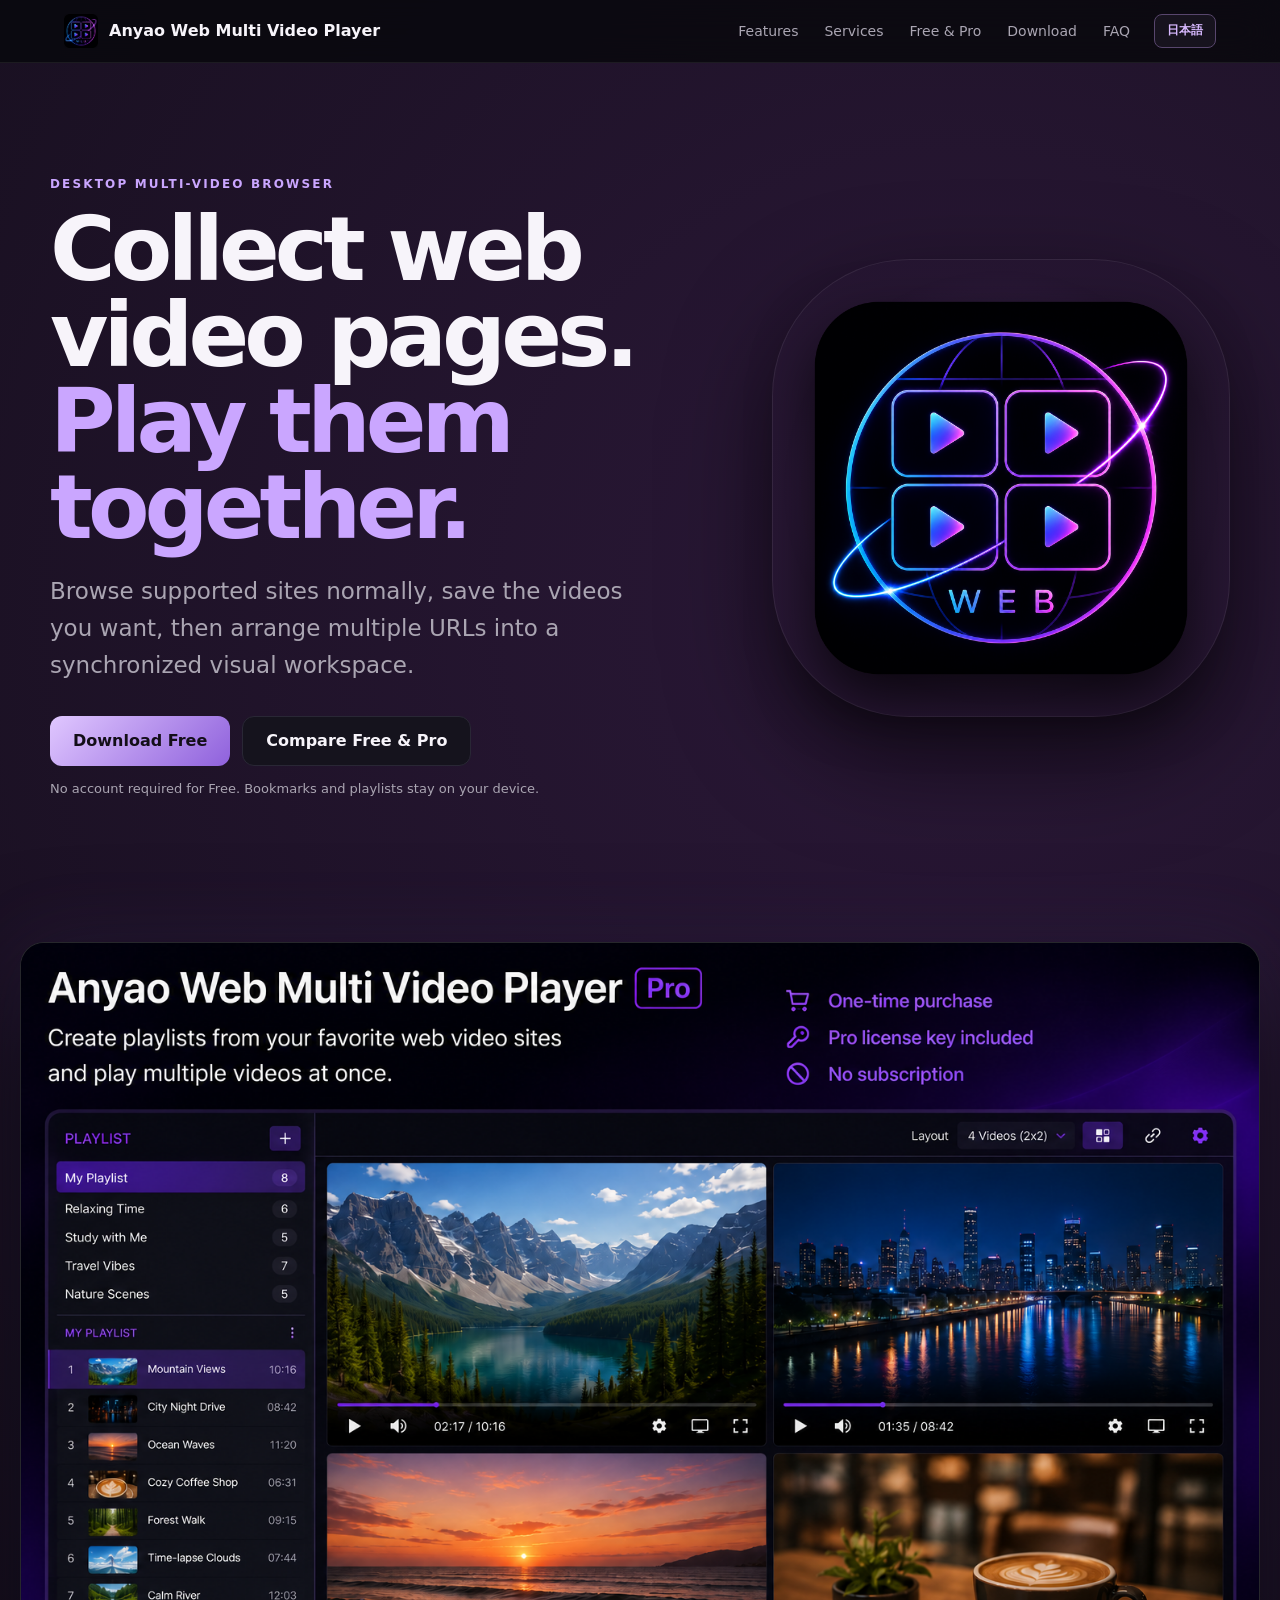
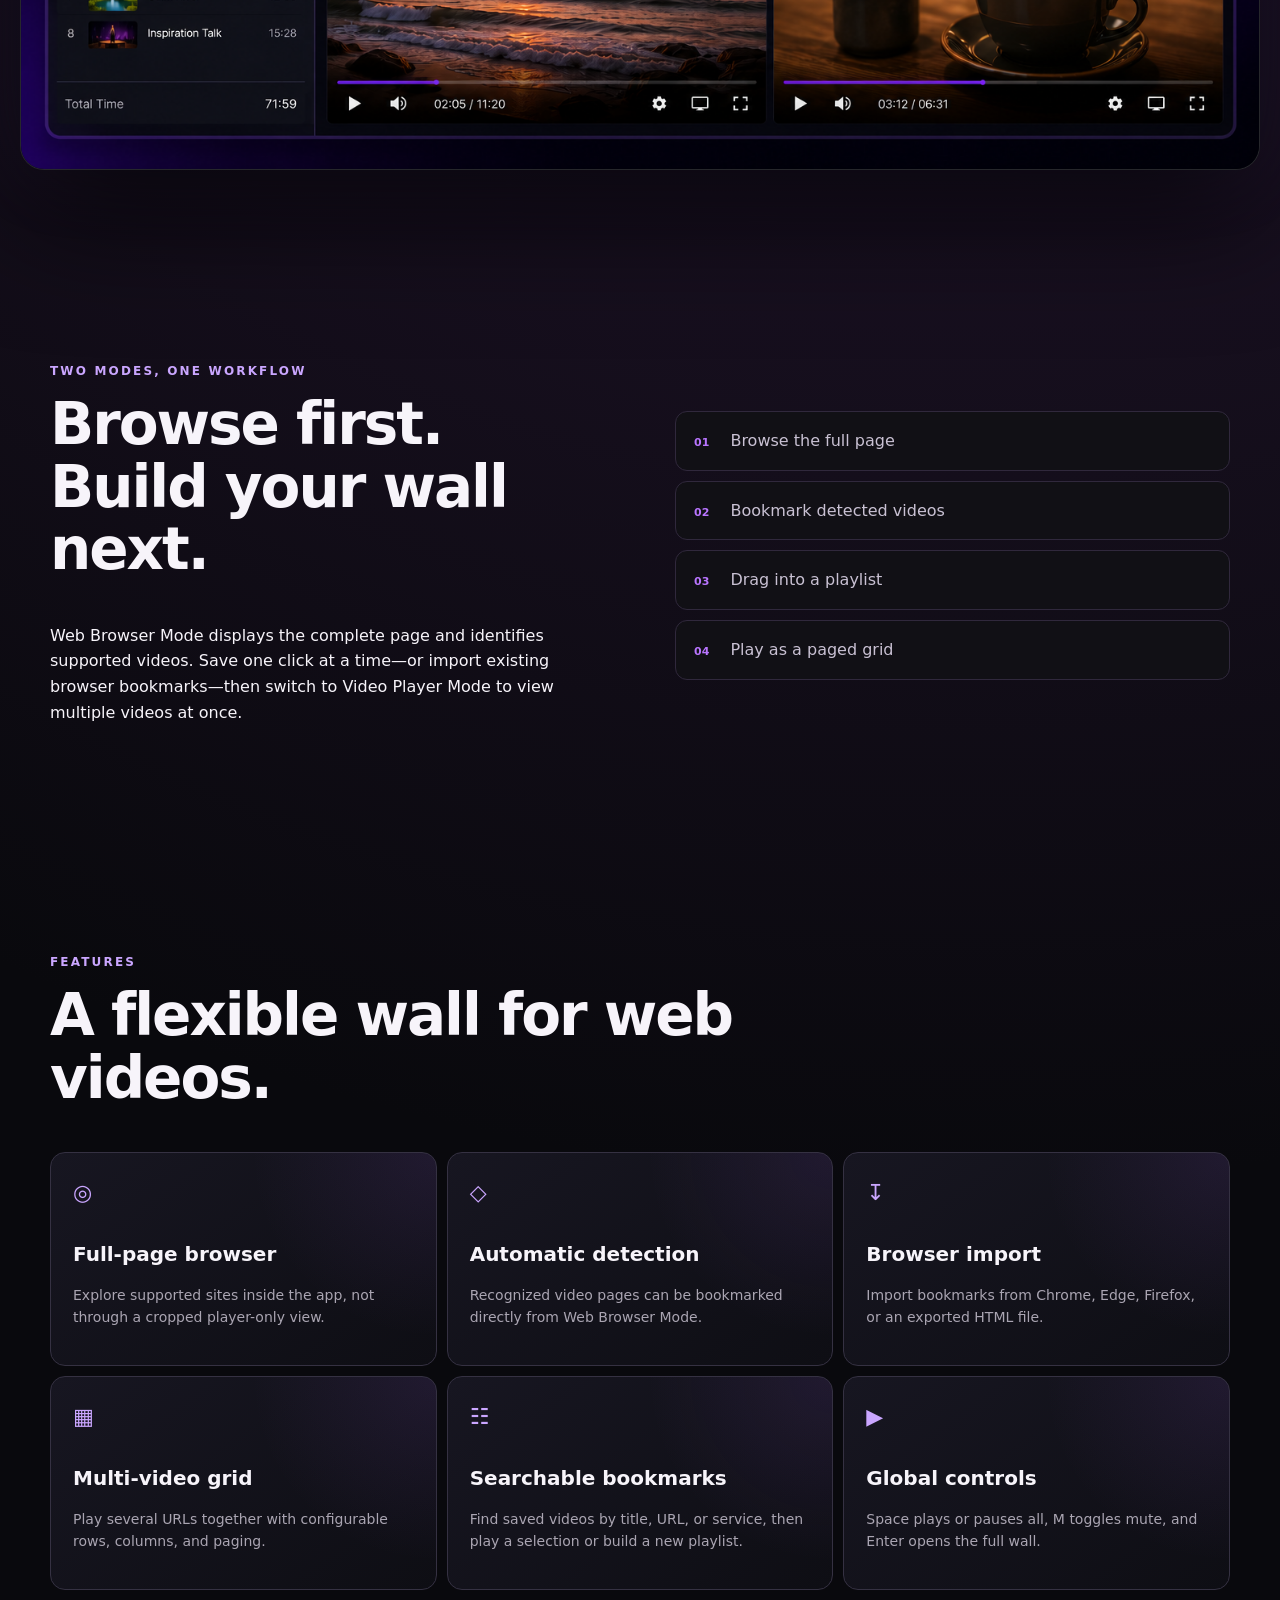
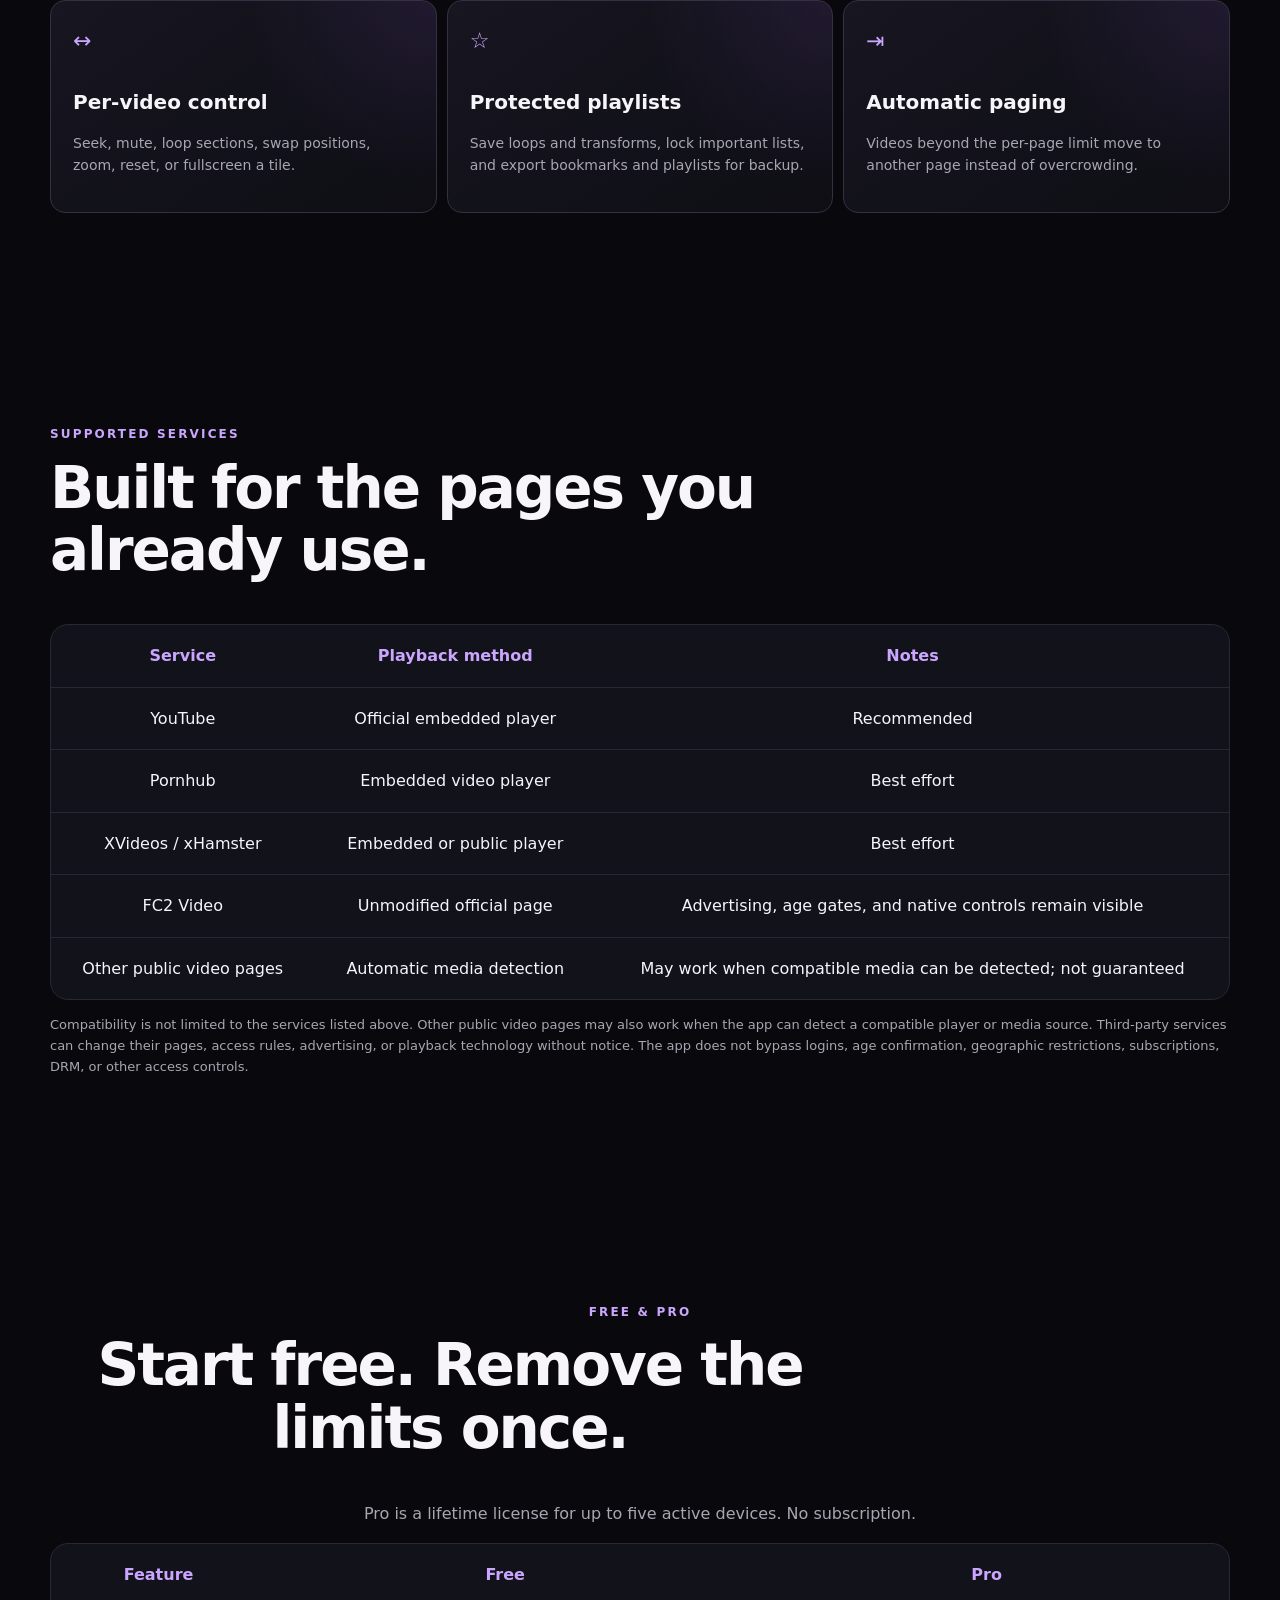
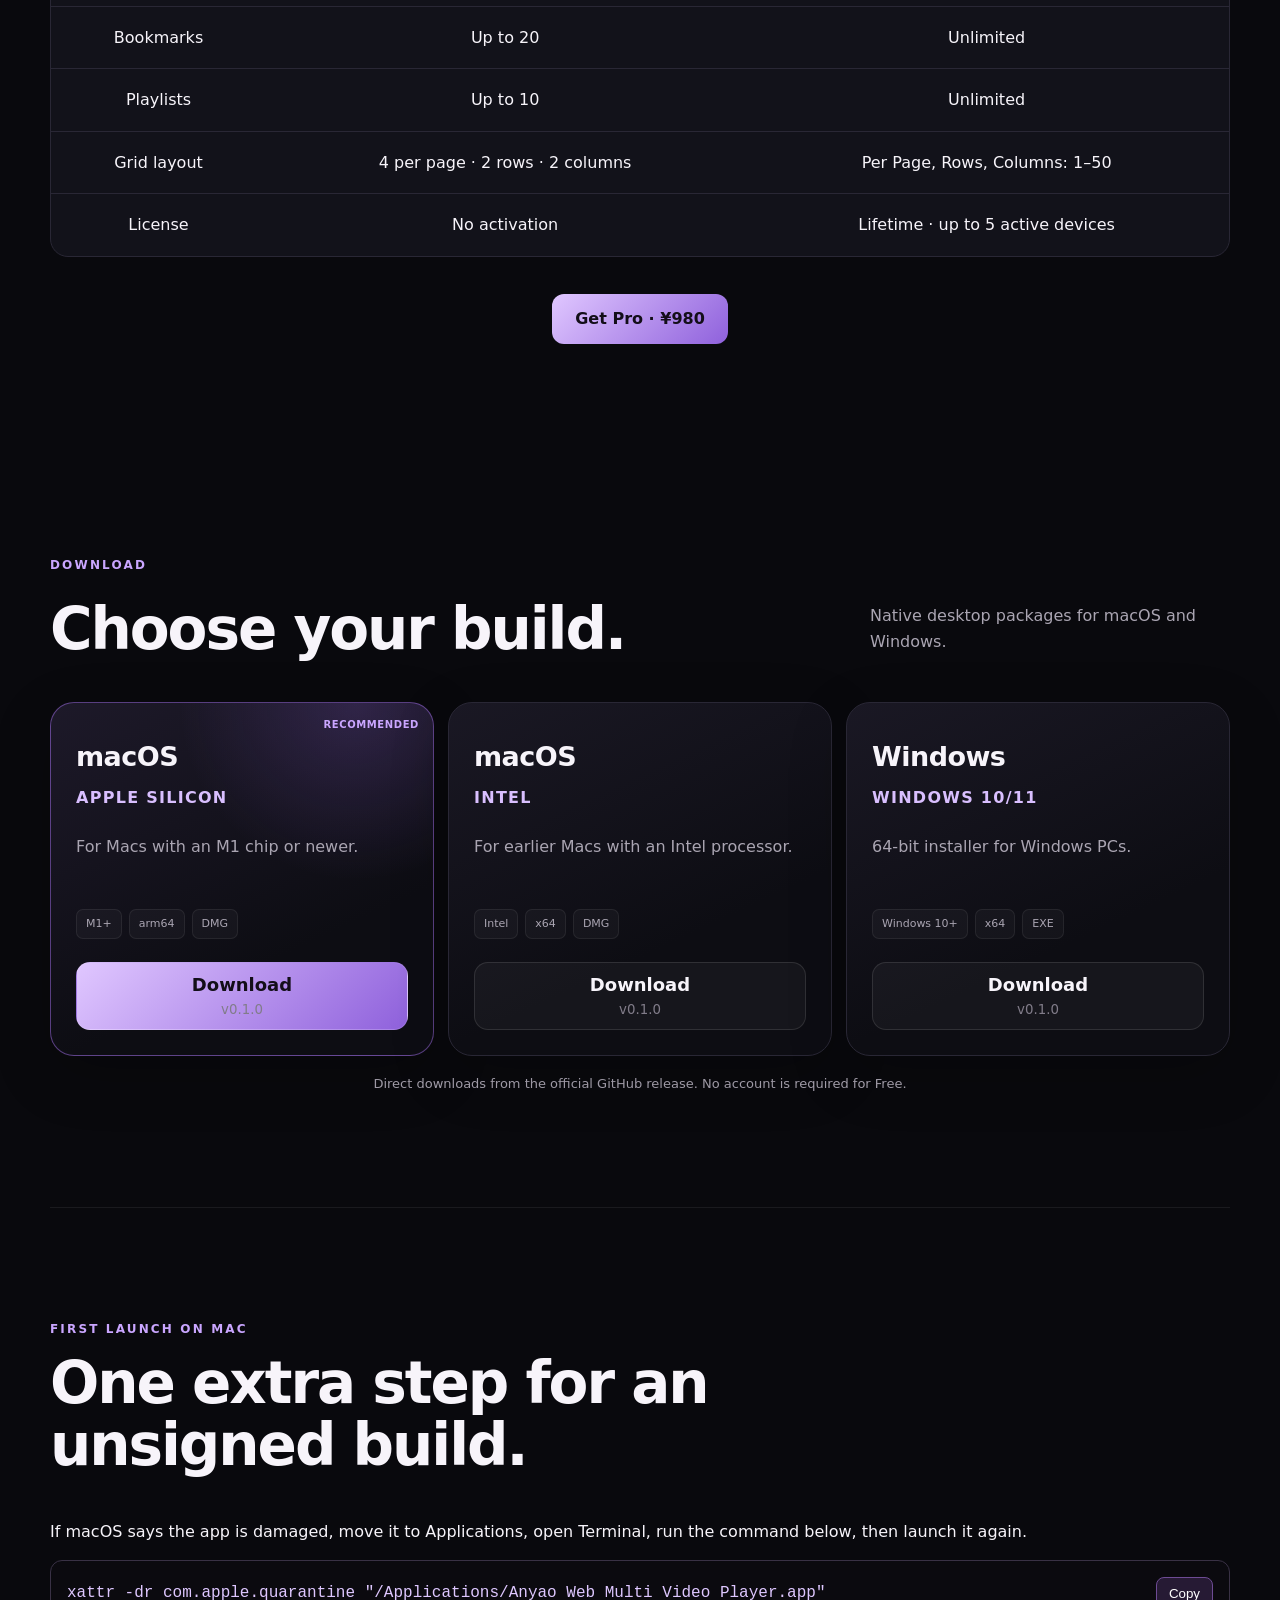
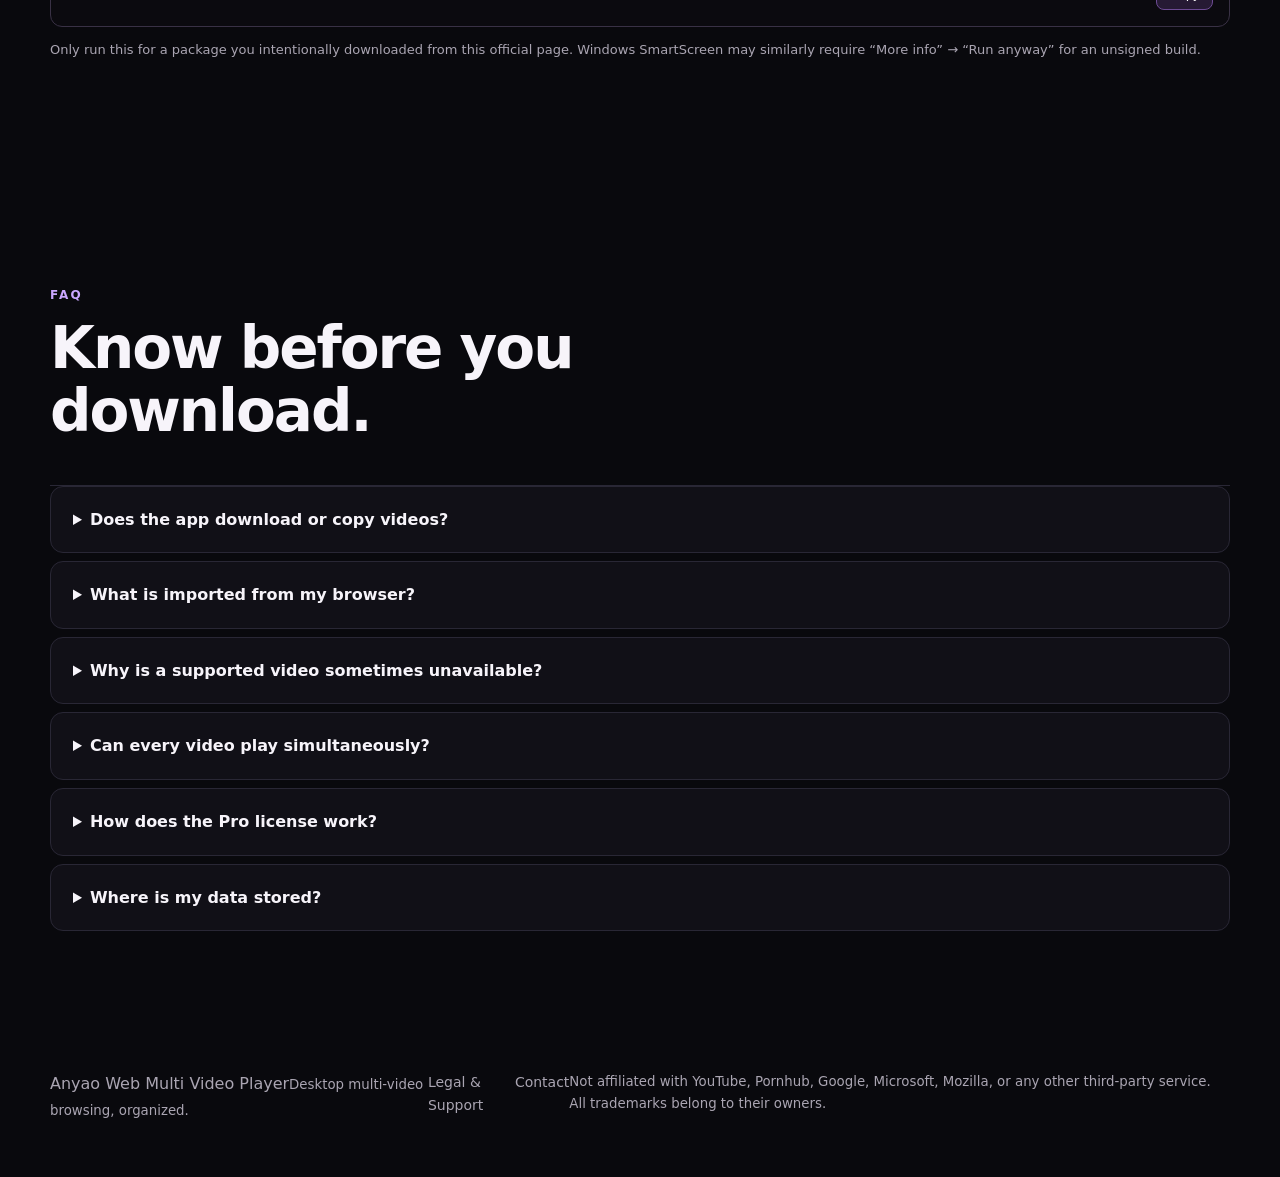
==== commit cfe59331: "Add Japanese landing page and language detection" ====
--- a/index.html
+++ b/index.html
@@ -7,17 +7,21 @@
   <meta name="description" content="Collect supported video pages into playlists and play multiple web videos together in one desktop workspace.">
   <meta name="theme-color" content="#09080d">
   <link rel="canonical" href="https://anyao3.github.io/anyao-web-multi-video-player-site/">
+  <link rel="alternate" hreflang="en" href="https://anyao3.github.io/anyao-web-multi-video-player-site/">
+  <link rel="alternate" hreflang="ja" href="https://anyao3.github.io/anyao-web-multi-video-player-site/ja/">
+  <link rel="alternate" hreflang="x-default" href="https://anyao3.github.io/anyao-web-multi-video-player-site/">
   <meta property="og:title" content="Anyao Web Multi Video Player">
   <meta property="og:description" content="Browse, bookmark, arrange, and play multiple web videos in one desktop app.">
   <meta property="og:type" content="website">
   <meta property="og:url" content="https://anyao3.github.io/anyao-web-multi-video-player-site/">
   <meta property="og:image" content="https://anyao3.github.io/anyao-web-multi-video-player-site/assets/app-icon.png?v=2">
   <link rel="icon" href="assets/app-icon.png?v=2">
-  <link rel="stylesheet" href="styles.css?v=2">
+  <link rel="stylesheet" href="styles.css?v=3">
+  <script src="language.js?v=1"></script>
   <script type="application/ld+json">{"@context":"https://schema.org","@type":"SoftwareApplication","name":"Anyao Web Multi Video Player","applicationCategory":"MultimediaApplication","operatingSystem":"macOS, Windows","description":"A desktop browser and multi-video player for supported web video services.","offers":[{"@type":"Offer","price":"0","priceCurrency":"JPY","name":"Free"},{"@type":"Offer","price":"980","priceCurrency":"JPY","name":"Pro lifetime license"}]}</script>
 </head>
 <body>
-  <header class="site-header"><a class="brand" href="#top"><img src="assets/app-icon.png?v=2" alt="" width="36" height="36"><span>Anyao <b>Web Multi Video Player</b></span></a><nav><a href="#features">Features</a><a href="#services">Services</a><a href="#pricing">Free &amp; Pro</a><a href="#download">Download</a><a href="#faq">FAQ</a></nav></header>
+  <header class="site-header"><a class="brand" href="#top"><img src="assets/app-icon.png?v=2" alt="" width="36" height="36"><span>Anyao <b>Web Multi Video Player</b></span></a><div class="header-actions"><nav><a href="#features">Features</a><a href="#services">Services</a><a href="#pricing">Free &amp; Pro</a><a href="#download">Download</a><a href="#faq">FAQ</a></nav><a class="language-switch" href="ja/" data-language-choice="ja" lang="ja">日本語</a></div></header>
   <main id="top">
     <section class="hero section"><div class="hero-copy"><p class="eyebrow">DESKTOP MULTI-VIDEO BROWSER</p><h1>Collect web video pages.<br><span>Play them together.</span></h1><p class="lead">Browse supported sites normally, save the videos you want, then arrange multiple URLs into a synchronized visual workspace.</p><div class="hero-actions"><a class="button primary" href="#download">Download Free</a><a class="button secondary" href="#pricing">Compare Free &amp; Pro</a></div><p class="microcopy">No account required for Free. Bookmarks and playlists stay on your device.</p></div>
       <div class="visual"><img src="assets/app-icon.png?v=3" width="1254" height="1254" alt="Anyao Web Multi Video Player app icon"></div>
@@ -63,6 +67,6 @@
     </div></section>
   </main>
   <footer><div><span>Anyao Web Multi Video Player</span><small>Desktop multi-video browsing, organized.</small></div><nav><a href="legal.html">Legal &amp; Support</a><a href="mailto:anyao.support@gmail.com">Contact</a></nav><small>Not affiliated with YouTube, Pornhub, Google, Microsoft, Mozilla, or any other third-party service. All trademarks belong to their owners.</small></footer>
-  <script src="site-config.js?v=1"></script>
+  <script src="site-config.js?v=2"></script>
 </body>
 </html>
--- a/styles.css
+++ b/styles.css
@@ -144,9 +144,9 @@
 @media (max-width:580px) { .cards { grid-template-columns:1fr; } .cards article,.cards .feature-highlight,.cards .paging-feature { min-height:0; } }
 
 /* Web edition */
-.site-header{position:sticky;top:0;z-index:20;display:flex;align-items:center;justify-content:space-between;padding:14px clamp(20px,5vw,72px);border-bottom:1px solid #ffffff12;background:#09090dd9;backdrop-filter:blur(18px)}
+.site-header{position:sticky;top:0;z-index:20;display:flex;align-items:center;justify-content:space-between;padding:14px clamp(20px,5vw,72px);border-bottom:1px solid #ffffff12;background:#09090dd9;backdrop-filter:blur(18px)}.header-actions{display:flex;align-items:center;gap:24px}.language-switch{display:inline-flex;min-height:34px;align-items:center;padding:0 12px;border:1px solid #58466d;border-radius:8px;background:#17131e;color:#d8b9ff;font-size:12px;font-weight:800;white-space:nowrap}.language-switch:hover{border-color:var(--violet);background:#251a31;color:#fff}
 .hero-copy{min-width:0}.hero-actions{display:flex;gap:12px;flex-wrap:wrap;margin:32px 0 13px}.microcopy,.section-note,.section-heading p{color:var(--muted);font-size:13px}.section-heading{display:flex;align-items:end;justify-content:space-between;gap:30px}.section-heading p{max-width:360px;margin-bottom:48px;font-size:16px}
 .mode-story{display:grid;grid-template-columns:1fr 1fr;gap:70px;align-items:center}.mode-pills{display:grid;gap:10px}.mode-pills span{padding:16px 18px;border:1px solid #30283c;border-radius:12px;background:#111015;color:#c9c1d3}.mode-pills b{color:#b975ff;margin-right:16px;font-size:11px}.feature-grid{display:grid;grid-template-columns:repeat(3,1fr);gap:10px}.feature-grid article{min-height:180px;padding:22px;border:1px solid #353142;border-radius:15px;background:radial-gradient(circle at 100% 0,#9b5de51c,transparent 42%),linear-gradient(145deg,#171621,#0e0e14)}.feature-grid article>span{color:var(--violet);font-size:22px}.feature-grid h3{margin-top:28px}.feature-grid p{color:var(--muted);font-size:14px}.pricing{text-align:center}.pricing>div:first-child p:last-child{color:var(--muted)}.pricing .button{margin-top:22px}.table-wrap th,.table-wrap td{text-align:center}.availability{text-align:center;margin-top:18px}.download-card h4{margin:-22px 0 0;color:#d9bfff;text-transform:uppercase;letter-spacing:.08em}.download-card>small{position:absolute;top:14px;right:14px;color:var(--violet)}.tags{display:flex;gap:7px;flex-wrap:wrap}.tags span{padding:5px 9px;border:1px solid #ffffff12;border-radius:7px;background:#ffffff08;color:#aaa5b2;font-size:11px}.download-button{display:flex;min-height:68px;align-items:center;justify-content:center;flex-direction:column;margin-top:auto;border:1px solid #ffffff1c;border-radius:14px;background:#ffffff0a;text-align:center}.download-button .button-label{font-size:18px;font-weight:800}.download-button small{color:#817c89}.recommended .download-button{background:linear-gradient(135deg,#e0c7ff,var(--violet2));color:#130e18}.first-launch{border-top:1px solid #ffffff12}.command-box{display:flex;align-items:center;justify-content:space-between;gap:18px;padding:16px;border:1px solid #393145;border-radius:12px;background:#0b0a0f}.command-box code{overflow:auto;color:#dec7ff}.command-box button{padding:8px 12px;border:1px solid #6d4b94;border-radius:8px;background:#261a34;color:#fff;cursor:pointer}.faq-list{display:grid;gap:8px}.faq-list details{padding:20px 22px;border:1px solid var(--line);border-radius:13px;background:#111017}.faq-list summary{cursor:pointer;font-weight:750}.faq-list p{color:var(--muted)}.is-disabled{pointer-events:none;opacity:.48;cursor:not-allowed}.legal-page{padding-top:30px}.legal-content{width:min(900px,calc(100% - 48px));margin:0 auto 24px;padding:32px;border:1px solid #2c2637;border-radius:18px;background:#100e14}.legal-content h2{margin-top:0}.legal-content h3{margin-top:28px;color:#e9e1f2}.legal-content p{color:#aaa2b3;line-height:1.8}
 @media(max-width:900px){.mode-story{grid-template-columns:1fr;gap:30px}.feature-grid{grid-template-columns:repeat(2,1fr)}}
-@media(max-width:640px){.site-header nav{display:none}.hero-actions{flex-direction:column}.mode-story{gap:20px}.feature-grid{grid-template-columns:1fr}.section-heading{display:block}.command-box{align-items:stretch;flex-direction:column}.legal-content{width:calc(100% - 32px);padding:22px}}
+@media(max-width:640px){.site-header nav{display:none}.header-actions{gap:8px}.brand span{font-size:12px}.language-switch{padding:0 9px}.hero-actions{flex-direction:column}.mode-story{gap:20px}.feature-grid{grid-template-columns:1fr}.section-heading{display:block}.command-box{align-items:stretch;flex-direction:column}.legal-content{width:calc(100% - 32px);padding:22px}}
 .download-card>.card-badge{position:absolute;top:14px;right:14px;color:var(--violet);font-size:10px;font-weight:800;letter-spacing:.06em}.download-card.featured .download-button{background:linear-gradient(135deg,#e0c7ff,var(--violet2));color:#130e18}
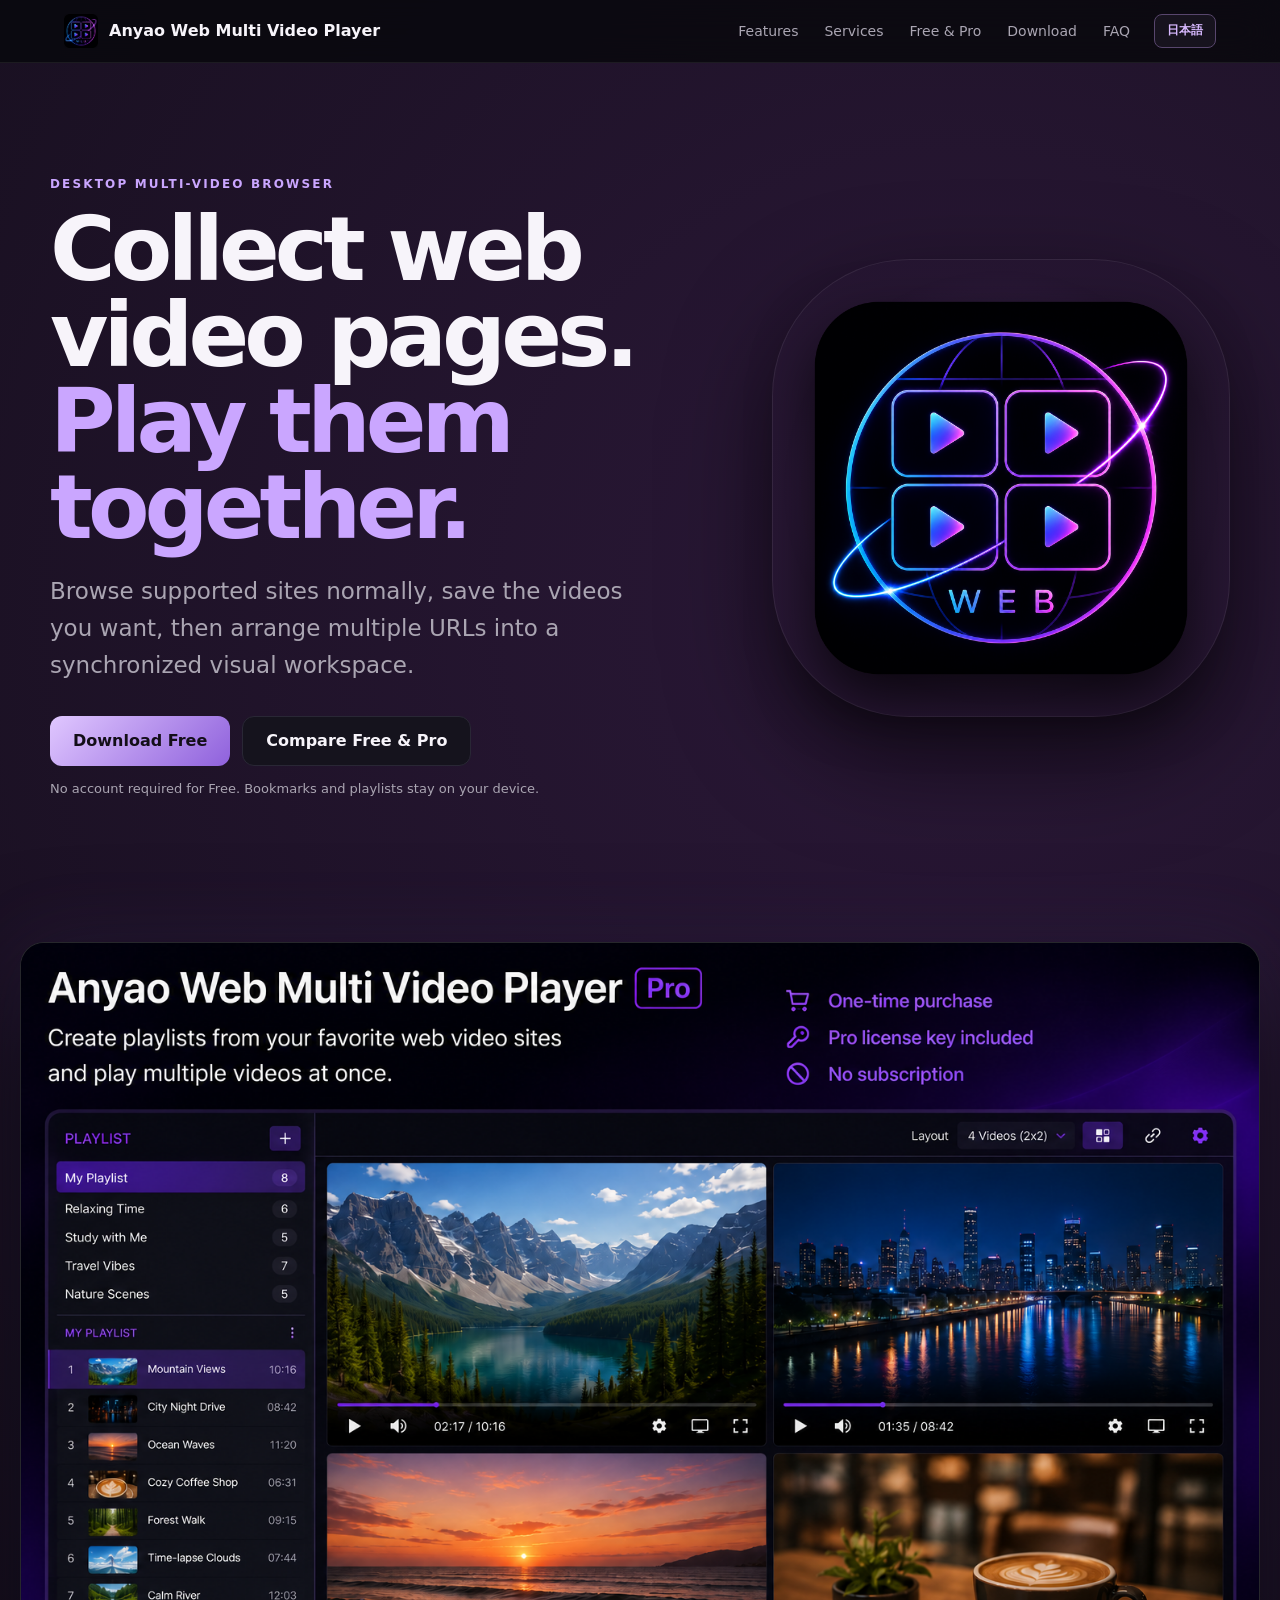
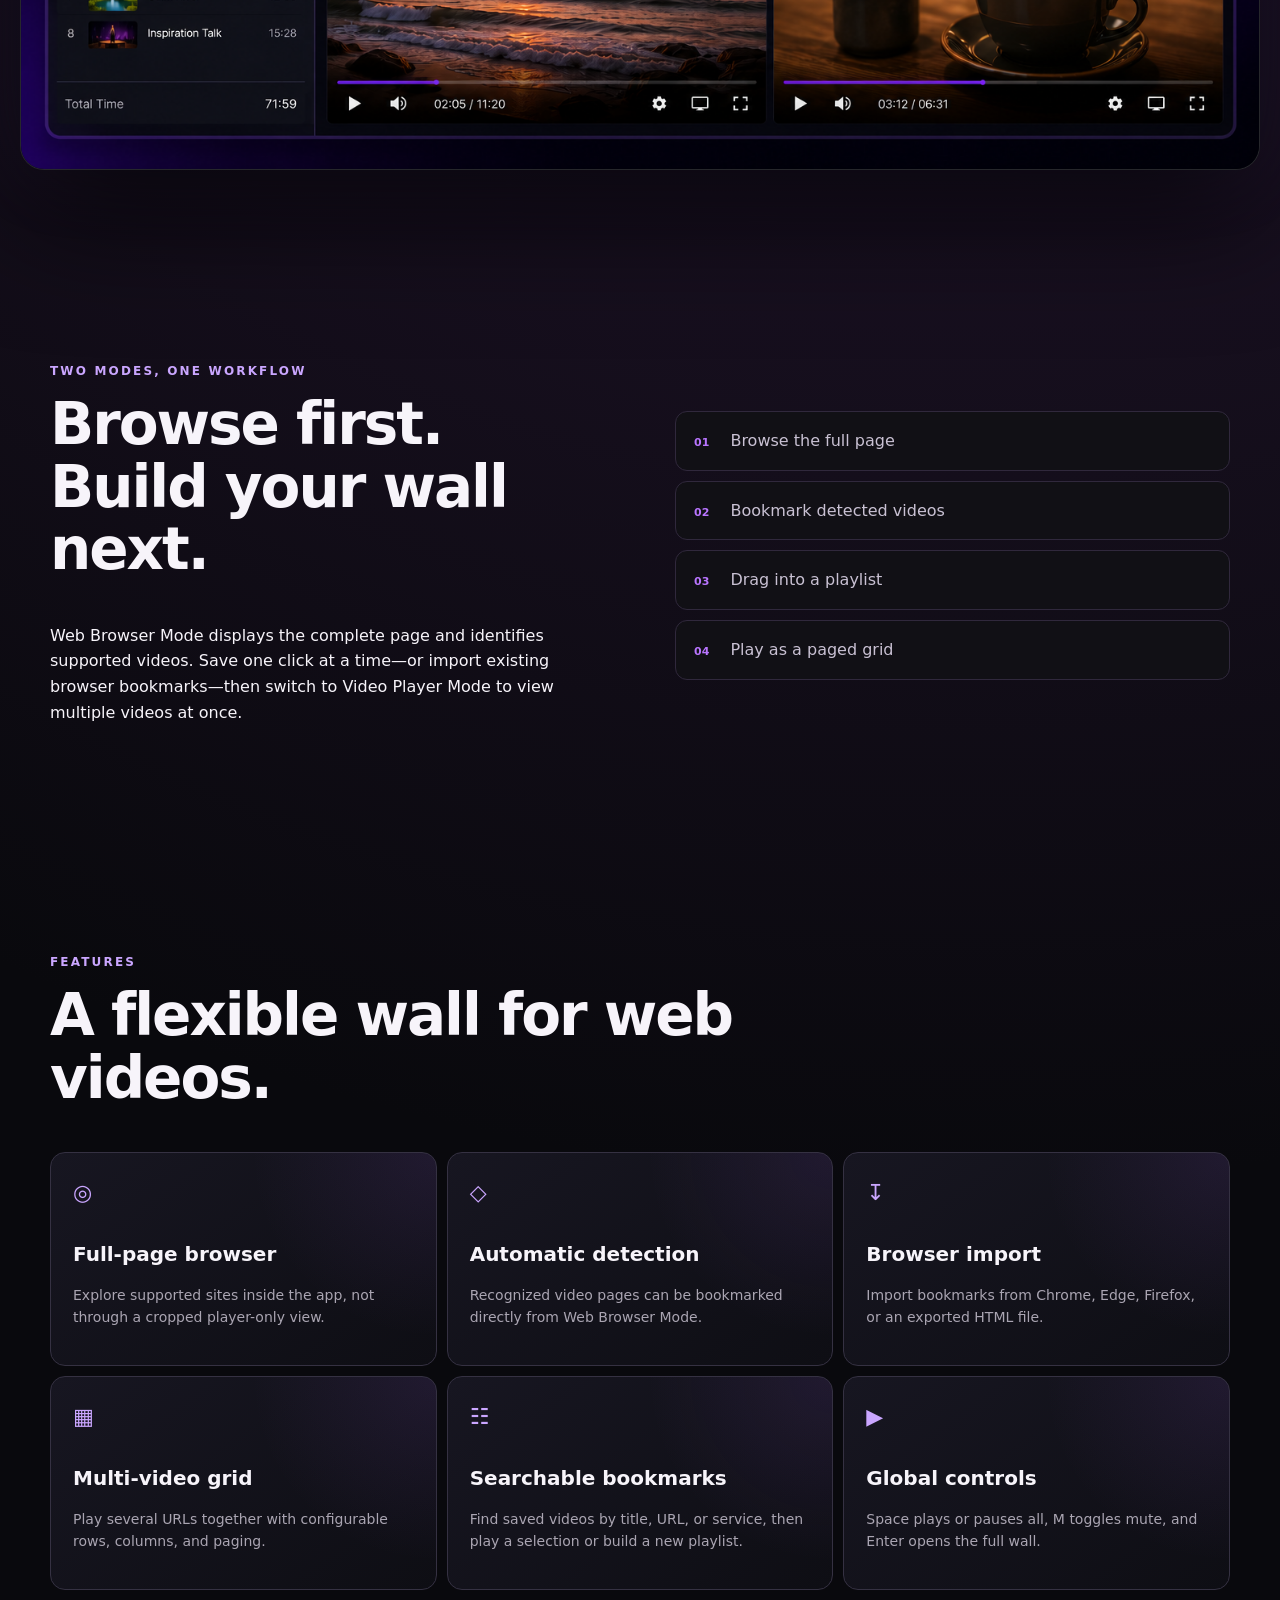
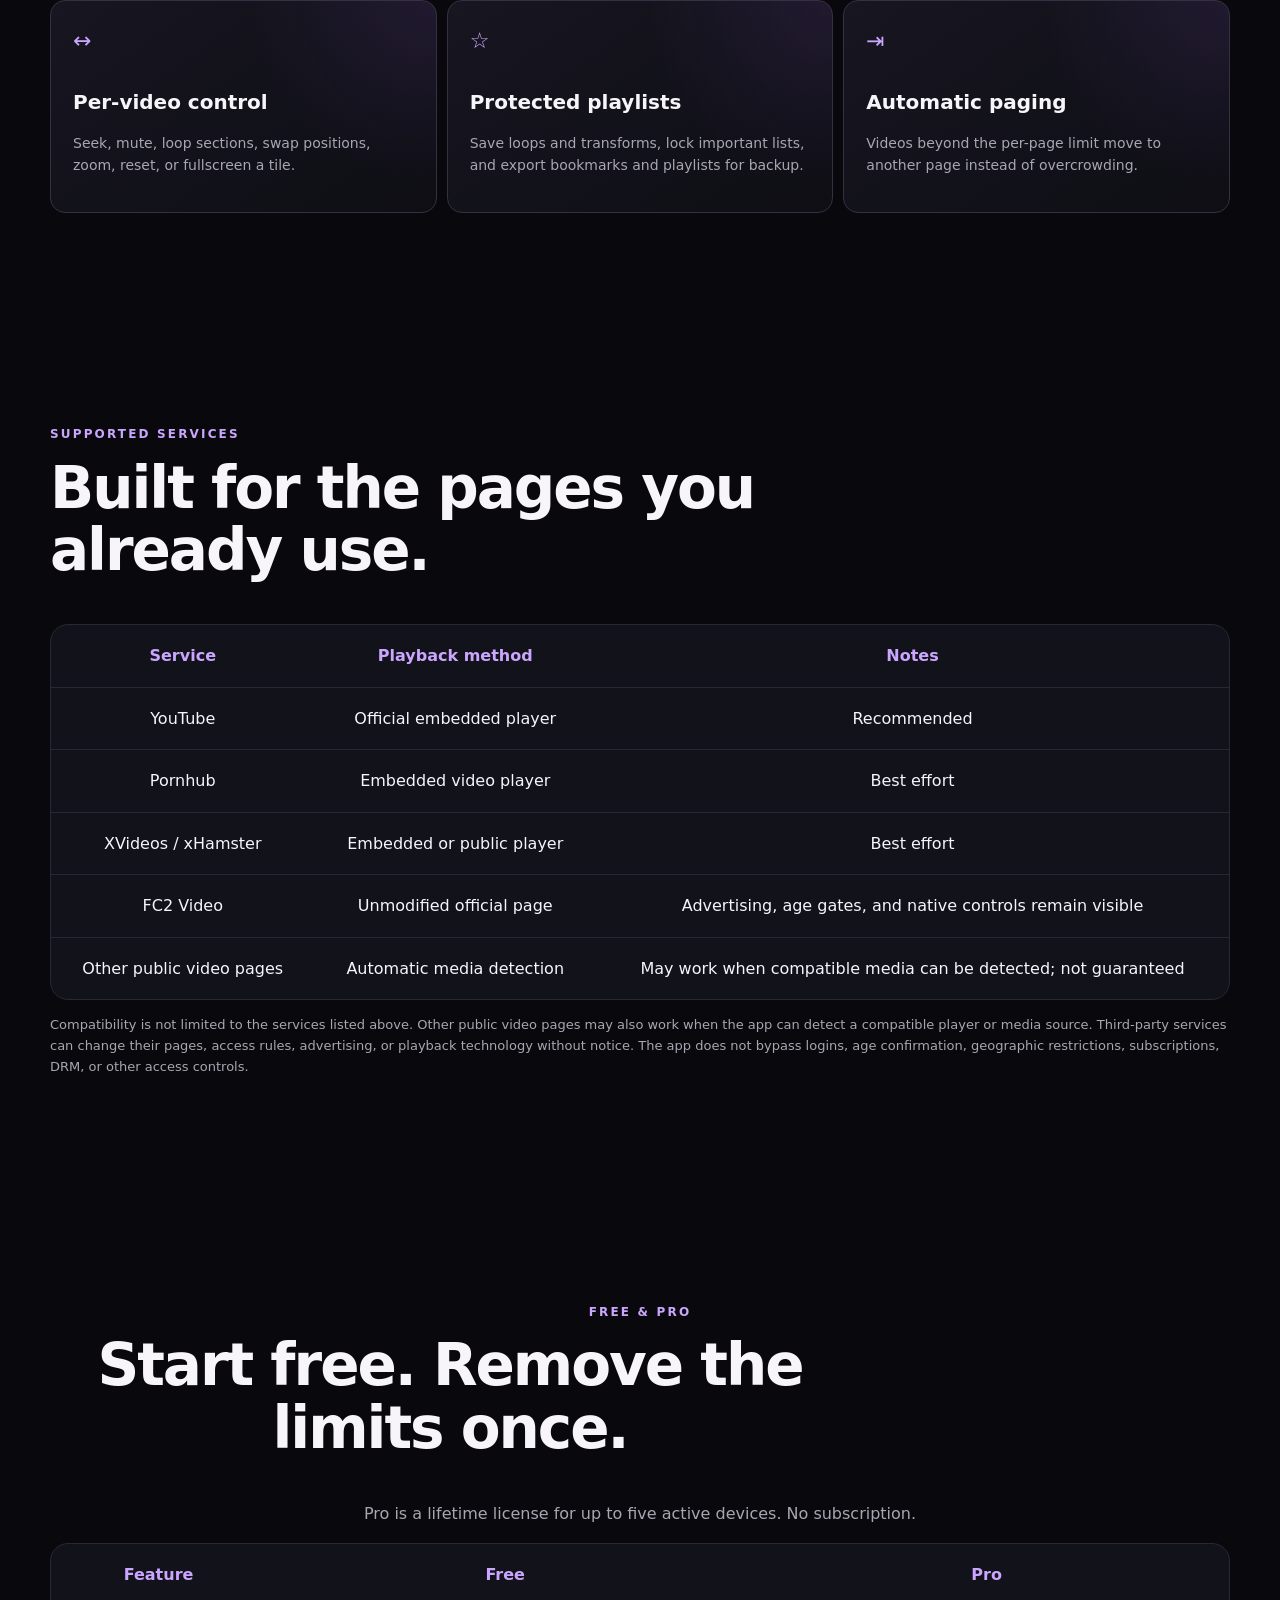
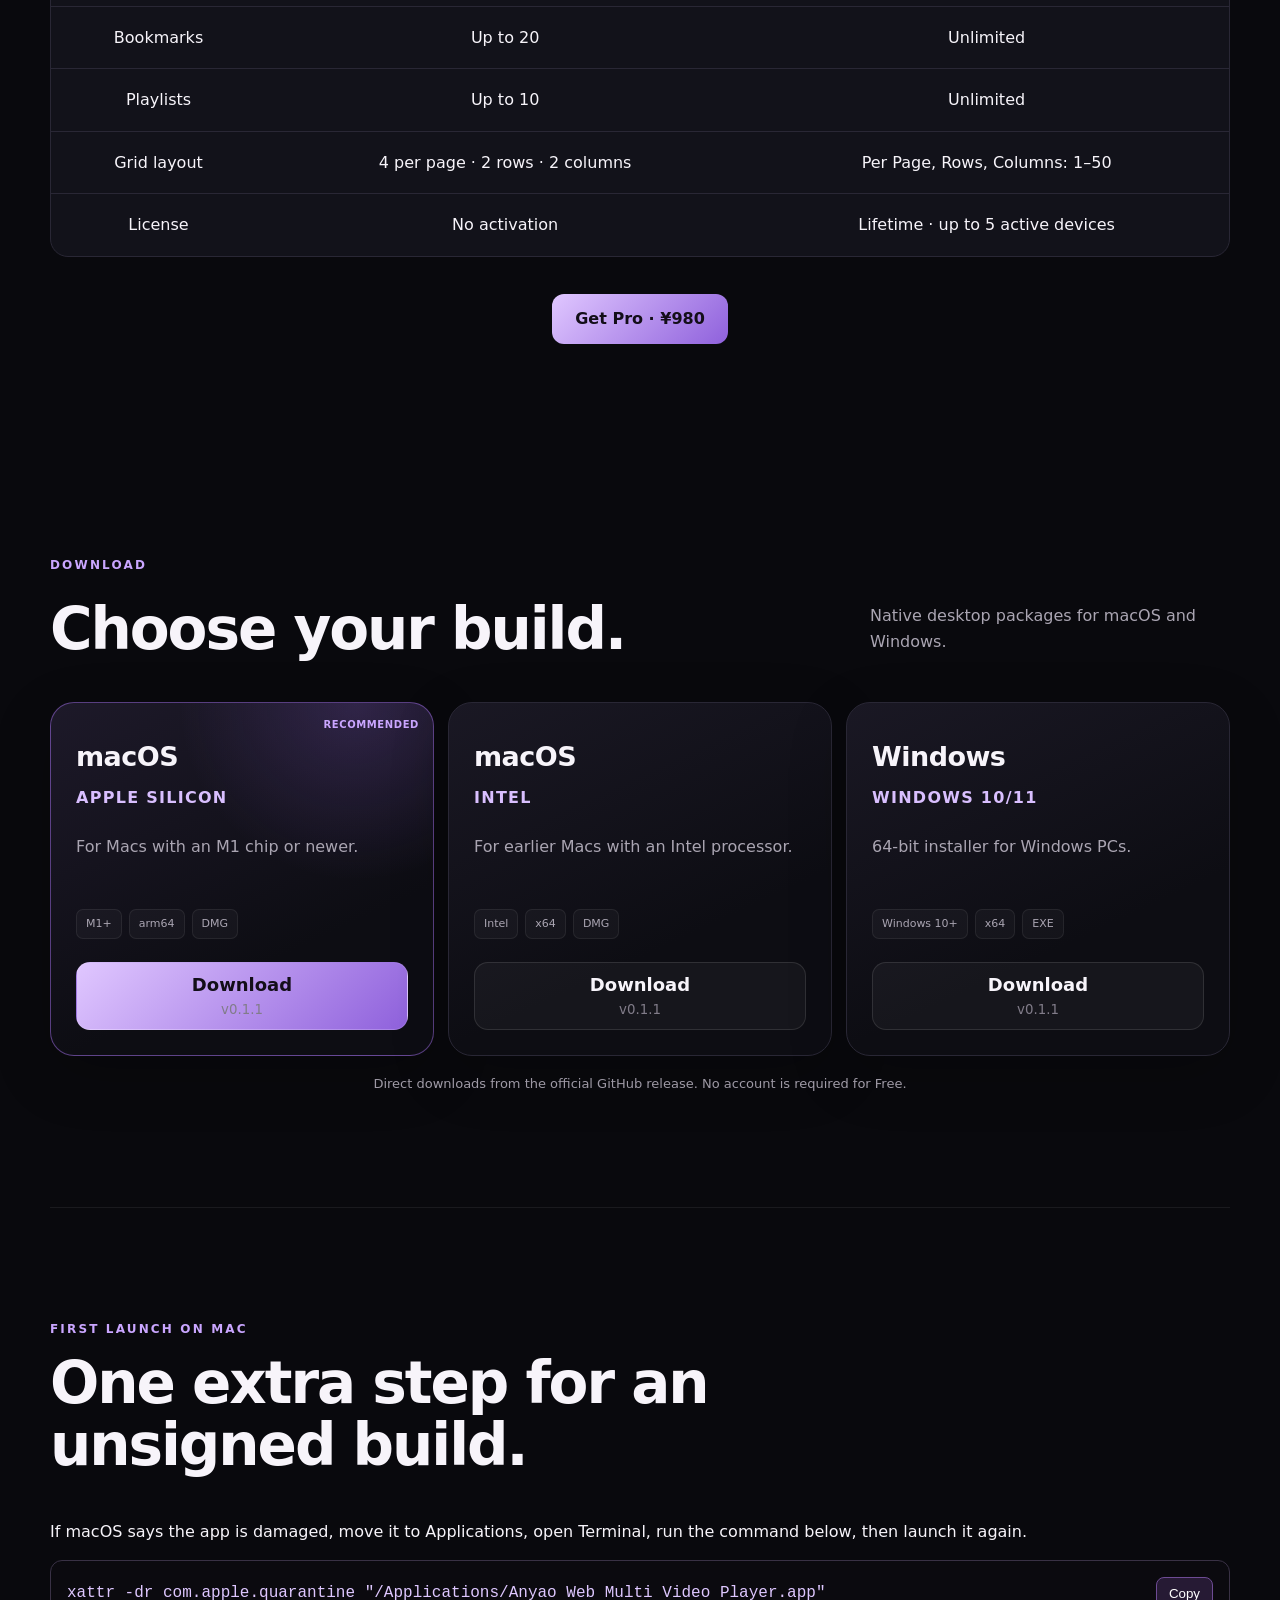
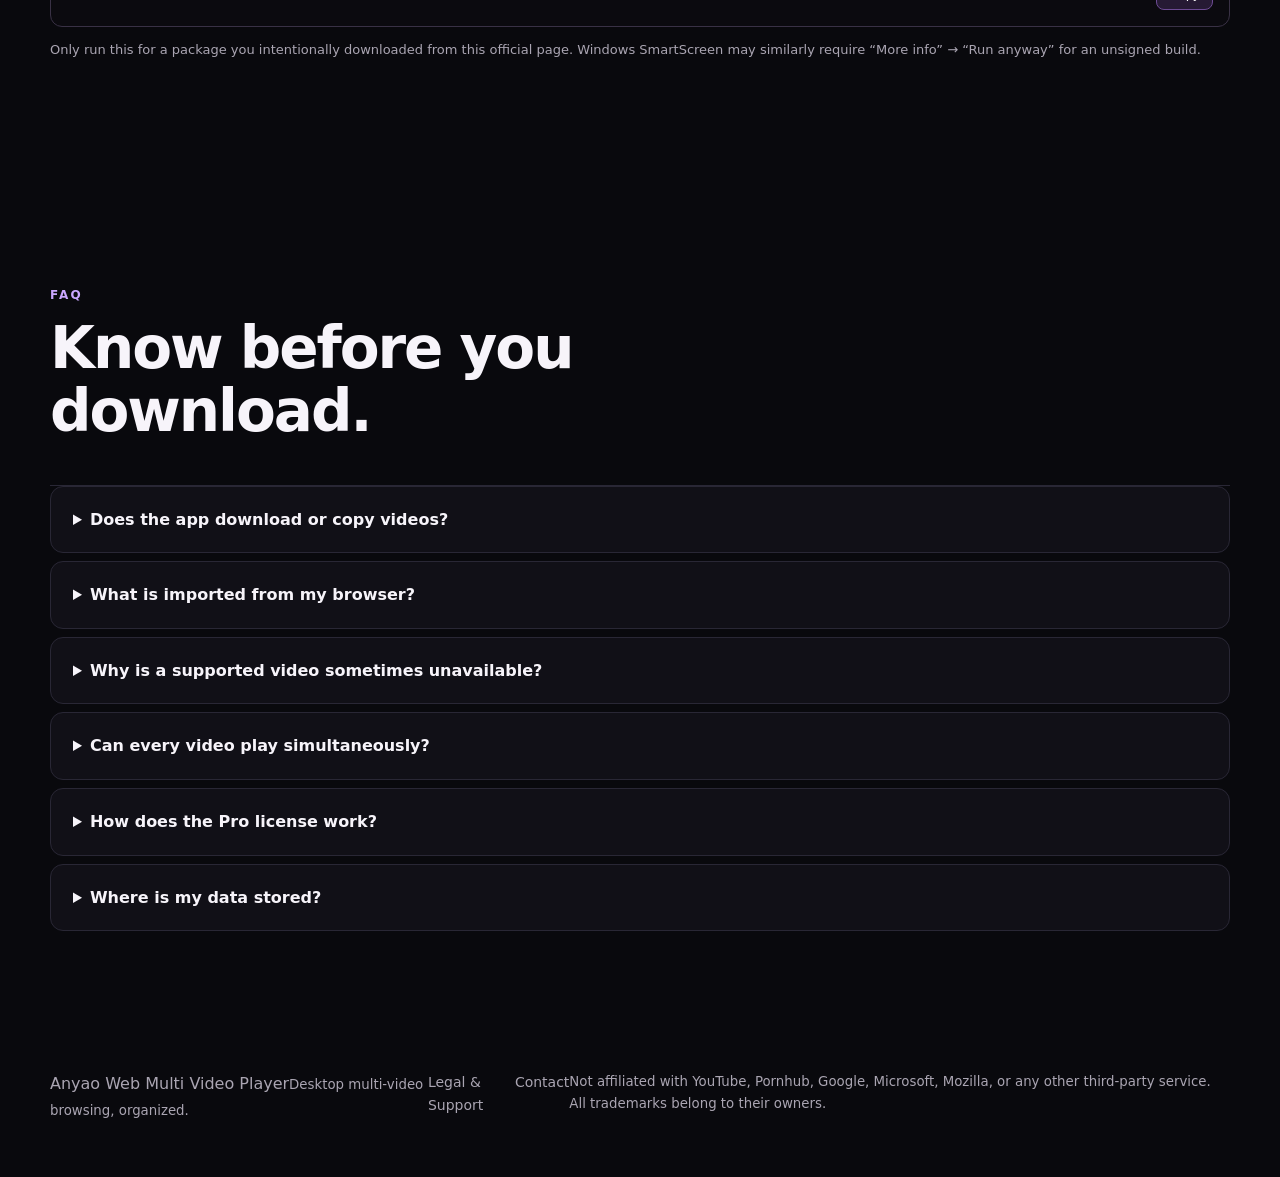
==== commit 2693438c: "Improve Pages SEO and social metadata" ====
--- a/index.html
+++ b/index.html
@@ -3,22 +3,35 @@
 <head>
   <meta charset="utf-8">
   <meta name="viewport" content="width=device-width,initial-scale=1">
-  <title>Multi-Video Browser for YouTube and More | Anyao Web Multi Video Player</title>
-  <meta name="description" content="Collect supported video pages into playlists and play multiple web videos together in one desktop workspace.">
+  <title>Play Multiple Web Videos at Once | Anyao Web Multi Video Player</title>
+  <meta name="description" content="Play multiple YouTube and web videos at once. Organize URLs into bookmarks and playlists with loops, Solo audio, paging, and export for macOS and Windows.">
+  <meta name="robots" content="index,follow,max-image-preview:large,max-snippet:-1,max-video-preview:-1">
+  <meta name="author" content="Anyao Software">
   <meta name="theme-color" content="#09080d">
   <link rel="canonical" href="https://anyao3.github.io/anyao-web-multi-video-player-site/">
   <link rel="alternate" hreflang="en" href="https://anyao3.github.io/anyao-web-multi-video-player-site/">
   <link rel="alternate" hreflang="ja" href="https://anyao3.github.io/anyao-web-multi-video-player-site/ja/">
   <link rel="alternate" hreflang="x-default" href="https://anyao3.github.io/anyao-web-multi-video-player-site/">
-  <meta property="og:title" content="Anyao Web Multi Video Player">
-  <meta property="og:description" content="Browse, bookmark, arrange, and play multiple web videos in one desktop app.">
+  <meta property="og:title" content="Play Multiple Web Videos at Once | Anyao">
+  <meta property="og:description" content="Organize video URLs into playlists and play them together in a flexible desktop grid for macOS and Windows.">
   <meta property="og:type" content="website">
   <meta property="og:url" content="https://anyao3.github.io/anyao-web-multi-video-player-site/">
-  <meta property="og:image" content="https://anyao3.github.io/anyao-web-multi-video-player-site/assets/app-icon.png?v=2">
+  <meta property="og:site_name" content="Anyao Web Multi Video Player">
+  <meta property="og:locale" content="en_US">
+  <meta property="og:locale:alternate" content="ja_JP">
+  <meta property="og:image" content="https://anyao3.github.io/anyao-web-multi-video-player-site/assets/app-overview.png?v=1">
+  <meta property="og:image:width" content="1536">
+  <meta property="og:image:height" content="1024">
+  <meta property="og:image:alt" content="Anyao Web Multi Video Player displaying four web videos and a playlist">
+  <meta name="twitter:card" content="summary_large_image">
+  <meta name="twitter:title" content="Play Multiple Web Videos at Once | Anyao">
+  <meta name="twitter:description" content="Bookmark, arrange, loop, and play multiple web videos together on macOS or Windows.">
+  <meta name="twitter:image" content="https://anyao3.github.io/anyao-web-multi-video-player-site/assets/app-overview.png?v=1">
+  <meta name="twitter:image:alt" content="Anyao Web Multi Video Player displaying four web videos and a playlist">
   <link rel="icon" href="assets/app-icon.png?v=2">
   <link rel="stylesheet" href="styles.css?v=3">
   <script src="language.js?v=1"></script>
-  <script type="application/ld+json">{"@context":"https://schema.org","@type":"SoftwareApplication","name":"Anyao Web Multi Video Player","applicationCategory":"MultimediaApplication","operatingSystem":"macOS, Windows","description":"A desktop browser and multi-video player for supported web video services.","offers":[{"@type":"Offer","price":"0","priceCurrency":"JPY","name":"Free"},{"@type":"Offer","price":"980","priceCurrency":"JPY","name":"Pro lifetime license"}]}</script>
+  <script type="application/ld+json">{"@context":"https://schema.org","@graph":[{"@type":"SoftwareApplication","@id":"https://anyao3.github.io/anyao-web-multi-video-player-site/#software","name":"Anyao Web Multi Video Player","url":"https://anyao3.github.io/anyao-web-multi-video-player-site/","image":"https://anyao3.github.io/anyao-web-multi-video-player-site/assets/app-icon.png","screenshot":"https://anyao3.github.io/anyao-web-multi-video-player-site/assets/app-overview.png","applicationCategory":"MultimediaApplication","applicationSubCategory":"Multi-video player and video bookmark manager","operatingSystem":"macOS, Windows 10, Windows 11","softwareVersion":"0.1.1","description":"A desktop app for organizing video-page URLs into bookmarks and playlists and playing multiple web videos together.","featureList":["Multiple web video playback","Searchable video bookmarks","Saved playlists","Section looping","Per-video Solo audio","Playlist JSON export","Configurable video grid"],"offers":[{"@type":"Offer","price":"0","priceCurrency":"JPY","name":"Free edition"},{"@type":"Offer","price":"980","priceCurrency":"JPY","name":"Pro lifetime license","url":"https://anyao3.github.io/anyao-web-multi-video-player-site/#pricing"}]},{"@type":"FAQPage","@id":"https://anyao3.github.io/anyao-web-multi-video-player-site/#faq-schema","mainEntity":[{"@type":"Question","name":"Does the app download or copy videos?","acceptedAnswer":{"@type":"Answer","text":"No. It organizes page URLs and plays media supplied by supported third-party services."}},{"@type":"Question","name":"What is imported from my browser?","acceptedAnswer":{"@type":"Answer","text":"The import reads bookmark titles and URLs. It does not import passwords, browsing history, or authentication cookies."}},{"@type":"Question","name":"Why is a supported video sometimes unavailable?","acceptedAnswer":{"@type":"Answer","text":"A video may require login, be region-restricted, be removed, block embedding, or change its player implementation."}},{"@type":"Question","name":"Where is my data stored?","acceptedAnswer":{"@type":"Answer","text":"Bookmarks, playlists, settings, and local license state are stored on your device."}}]}]}</script>
 </head>
 <body>
   <header class="site-header"><a class="brand" href="#top"><img src="assets/app-icon.png?v=2" alt="" width="36" height="36"><span>Anyao <b>Web Multi Video Player</b></span></a><div class="header-actions"><nav><a href="#features">Features</a><a href="#services">Services</a><a href="#pricing">Free &amp; Pro</a><a href="#download">Download</a><a href="#faq">FAQ</a></nav><a class="language-switch" href="ja/" data-language-choice="ja" lang="ja">日本語</a></div></header>
@@ -66,6 +79,15 @@
       <details><summary>Where is my data stored?</summary><p>Bookmarks, playlists, settings, and local license state are stored on your device. Opening pages and playing media necessarily sends requests to the selected website and its media providers.</p></details>
     </div></section>
   </main>
+  <dialog class="mac-download-dialog" id="mac-download-dialog" aria-labelledby="mac-dialog-title">
+    <form method="dialog"><button class="dialog-close" aria-label="Close">×</button></form>
+    <p class="eyebrow">BEFORE YOU DOWNLOAD</p>
+    <h2 id="mac-dialog-title">One command may be required on first launch.</h2>
+    <p>Because this build is not notarized by Apple, macOS may say the app is damaged. After moving the app to Applications, open Terminal and run:</p>
+    <pre class="command"><code>xattr -dr com.apple.quarantine "/Applications/Anyao Web Multi Video Player.app"</code></pre>
+    <p class="dialog-note">Only run this command for the app downloaded directly from this official page.</p>
+    <div class="dialog-actions"><button type="button" class="copy-command" data-copy='xattr -dr com.apple.quarantine "/Applications/Anyao Web Multi Video Player.app"'>Copy command</button><a class="dialog-download" href="#">Download DMG</a></div>
+  </dialog>
   <footer><div><span>Anyao Web Multi Video Player</span><small>Desktop multi-video browsing, organized.</small></div><nav><a href="legal.html">Legal &amp; Support</a><a href="mailto:anyao.support@gmail.com">Contact</a></nav><small>Not affiliated with YouTube, Pornhub, Google, Microsoft, Mozilla, or any other third-party service. All trademarks belong to their owners.</small></footer>
   <script src="site-config.js?v=2"></script>
 </body>
